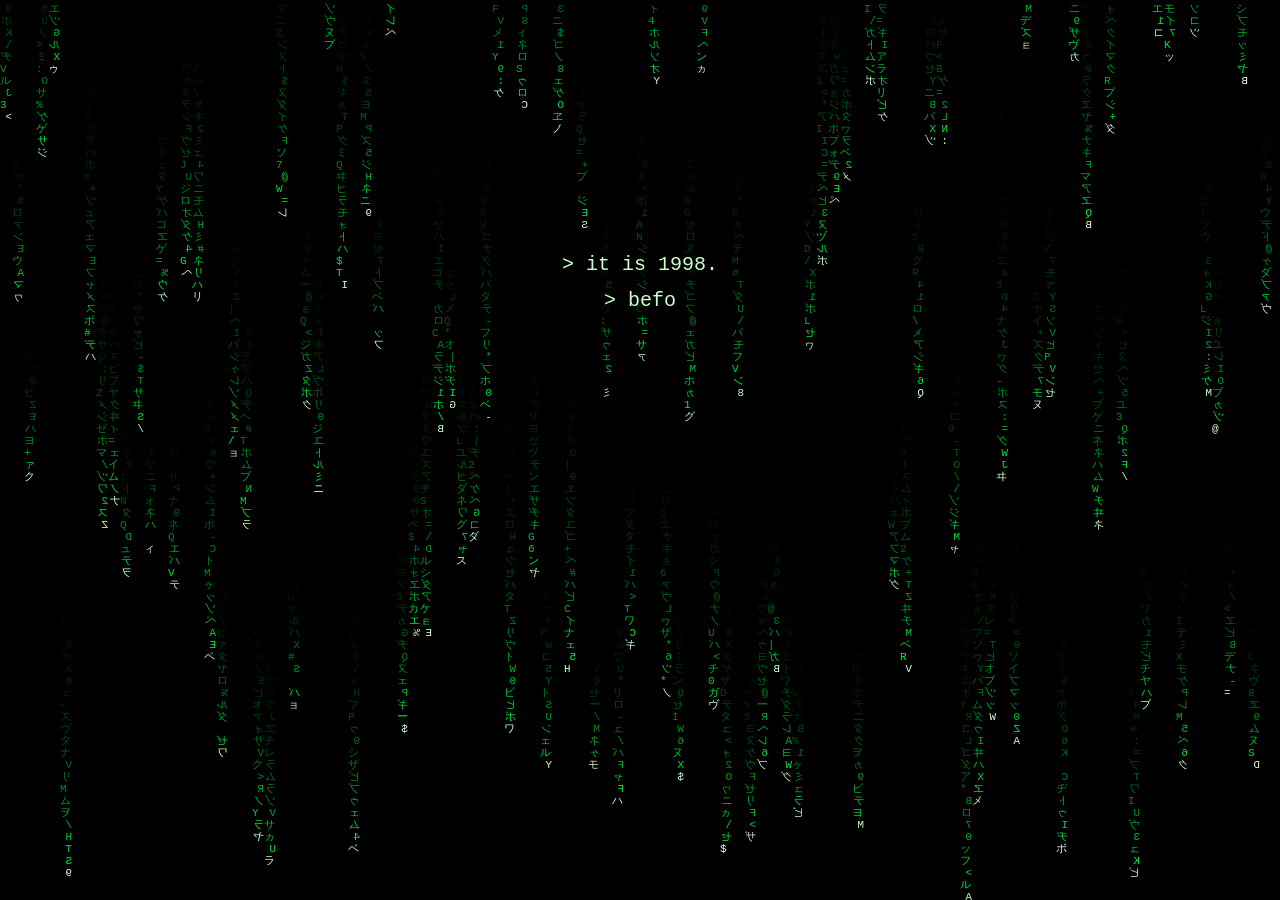
==== index.html @ eed6a15b "fix: add missing netescape-resume.css to index.html; add dist/ to .gitignore" ====
<!DOCTYPE html>
<html lang="en">
<head>
  <meta charset="UTF-8">
  <meta name="viewport" content="width=device-width, initial-scale=1.0">
  <title>Atsushi's PC</title>
  <link rel="icon" type="image/x-icon" href="/favicon.ico">
  <!-- ============================================================
       STYLESHEETS — load order is meaningful, do not reorder
       See CLAUDE.md > Script Load Order for full dependency map
       ============================================================ -->

  <!-- [1] Desktop chrome: Win98 window frames, taskbar, icons, menus -->
  <link rel="stylesheet" href="css/win98.css">

  <!-- [2] NetEscape browser: base chrome + 6 page-specific sheets
       All must load before netescape.js renders any page -->
  <link rel="stylesheet" href="css/netescape-base.css">
  <link rel="stylesheet" href="css/netescape-home.css">
  <link rel="stylesheet" href="css/netescape-about.css">
  <link rel="stylesheet" href="css/netescape-thoughts.css">
  <link rel="stylesheet" href="css/netescape-projects.css">
  <link rel="stylesheet" href="css/netescape-guestbook.css">
  <link rel="stylesheet" href="css/netescape-resume.css">

  <!-- [3] Boot sequence: gate screen, matrix rain, CRT, POST -->
  <link rel="stylesheet" href="css/boot.css">

  <!-- [4] App-specific styles -->
  <link rel="stylesheet" href="css/winamp.css">
  <link rel="stylesheet" href="css/minesweeper.css">
  <script defer src="https://cloud.umami.is/script.js"
    data-website-id="d26f2f30-ead0-4092-b7c5-99afac8eda72"></script>
</head>
<body>

  <!-- Gate screen: Matrix rain + Click to Start prompt -->
  <div id="gate-screen" aria-label="System startup screen">
    <canvas id="matrix-canvas" aria-hidden="true"></canvas>
    <div id="gate-prompt"
         role="button"
         tabindex="0"
         aria-label="Click or press any key to start Atsushi's PC">
      <p id="gate-label">Click to Start</p>
      <p id="gate-terminal">C:\&gt; press any key to continue<span
        id="gate-cursor"
        aria-hidden="true">█</span></p>
    </div>
  </div>

  <!-- Win98 boot screen: navy background, logo text, progress bar -->
  <div id="boot-screen" class="boot-screen--hidden"
       role="status" aria-label="Loading Windows 98" aria-live="polite">
    <p id="boot-logo-text" aria-hidden="true">Windows 98</p>
    <div id="boot-progress-track"
         role="progressbar"
         aria-valuenow="0" aria-valuemin="0" aria-valuemax="100"
         aria-label="Windows 98 loading progress"></div>
  </div>

  <!-- Five-screen boot sequence — POST, IBS Splash, DOS Log, WinDoors Logo, Desktop Arrival -->
  <div id="boot-sequence" class="boot-sequence--hidden"
       role="status" aria-live="polite" aria-label="System boot sequence"></div>

  <!-- Desktop shell — shown after boot sequence completes -->
  <div id="desktop" class="desktop--hidden">

    <!-- Desktop icons -->
    <div id="desktop-icons" aria-label="Desktop">
      <div class="desktop-icon" data-app="my-computer"
           tabindex="0" role="button" aria-label="My Computer">
        <span class="desktop-icon__img" aria-hidden="true">🖥</span>
        <span class="desktop-icon__label">My Computer</span>
      </div>
      <div class="desktop-icon" data-app="netescape"
           tabindex="0" role="button" aria-label="NetEscape">
        <span class="desktop-icon__img" aria-hidden="true">🌐</span>
        <span class="desktop-icon__label">NetEscape</span>
      </div>
      <div class="desktop-icon" data-app="dialup"
           tabindex="0" role="button" aria-label="Dial-Up Networking">
        <span class="desktop-icon__img" aria-hidden="true">📞</span>
        <span class="desktop-icon__label">Dial-Up Networking</span>
      </div>
      <div class="desktop-icon" data-app="resume-exe"
           tabindex="0" role="button" aria-label="resume_FINAL_v3.exe">
        <span class="desktop-icon__img" aria-hidden="true">💾</span>
        <span class="desktop-icon__label">resume_FINAL_v3.exe</span>
      </div>
      <div class="desktop-icon" data-app="recycle-bin"
           tabindex="0" role="button" aria-label="Recycle Bin">
        <span class="desktop-icon__img" aria-hidden="true">🗑</span>
        <span class="desktop-icon__label">Recycle Bin</span>
      </div>
    </div>

    <!-- Window layer — windows are appended here by desktop.js -->
    <div id="window-layer"></div>

    <!-- Start menu — content built by taskbar.js on init() -->
    <div id="start-menu" role="menu" aria-label="Start menu"></div>

    <!-- Taskbar: start button (float left), system tray (float right),
         taskbar-windows fills remaining width via BFC (overflow:hidden) -->
    <div id="taskbar" role="toolbar" aria-label="Taskbar">
      <button id="start-button" aria-haspopup="true" aria-expanded="false">
        Start
      </button>
      <div id="system-tray" aria-label="System tray">
        <span id="taskbar-clock" aria-live="polite" aria-label="System clock"></span>
      </div>
      <div id="taskbar-ram"
           aria-label="RAM usage"
           aria-live="polite">--</div>
      <div id="taskbar-weather"
           aria-label="Current weather"
           aria-live="polite">--</div>
      <div id="taskbar-windows" role="group" aria-label="Open windows"></div>
    </div>

  </div>

  <script src="js/win98-timing.js"></script>
  <script src="js/taskbar.js"></script>
  <script src="js/desktop.js"></script>
  <script src="js/netescape.js"></script>
  <script src="js/apps/winamp.js"></script>
  <script src="js/apps/calculator.js"></script>
  <script src="js/apps/notepad.js"></script>
  <script src="js/apps/minesweeper.js"></script>
  <script src="js/apps/system-properties.js"></script>
  <script src="js/apps/screensaver.js"></script>
  <script src="js/apps/diskcleanup.js"></script>
  <script src="js/widgets.js"></script>
  <script src="js/boot-scene.js"></script>
  <script src="js/boot.js"></script>
  <script>
    window.APC.boot.init();
  </script>

</body>
</html>
---- css/win98.css ----
/* ============================================================
   win98.css — Windows 98 desktop chrome
   Rules: no border-radius, no flex/grid, no CSS variables for
   chrome colors, no external fonts. Float/absolute/tables only.
   linear-gradient used only for titlebar — purely visual, not layout.
   ============================================================ */

/* ---------------------------------------------------------------
   Desktop
--------------------------------------------------------------- */

#desktop {
  position: fixed;
  top: 0;
  left: 0;
  right: 0;
  bottom: 0;
  background: #008080;
  overflow: hidden;
}

/* ---------------------------------------------------------------
   Desktop icons
--------------------------------------------------------------- */

#desktop-icons {
  position: absolute;
  top: 0;
  left: 0;
  right: 0;
  bottom: 28px;
}

.desktop-icon {
  position: absolute;
  width: 64px;
  text-align: center;
  cursor: default;
  padding: 4px;
}

.desktop-icon:nth-child(1) {
  top: 16px;
  left: 10px;
}

.desktop-icon:nth-child(2) {
  top: 96px;
  left: 10px;
}

.desktop-icon:nth-child(3) {
  top: 176px;
  left: 10px;
}

.desktop-icon:nth-child(4) {
  top: 256px;
  left: 10px;
}

/* Recycle Bin — bottom-left per Win98 convention */
.desktop-icon:nth-child(5) {
  bottom: 8px;
  left: 10px;
}

.desktop-icon__img {
  display: block;
  font-size: 32px;
  line-height: 1;
  width: 32px;
  height: 32px;
  margin: 0 auto 4px;
}

.desktop-icon__label {
  display: block;
  font-family: 'MS Sans Serif', Tahoma, sans-serif;
  font-size: 11px;
  color: #FFFFFF;
  /* Black drop-shadow for legibility on teal desktop */
  text-shadow: 1px 1px 0 #000000;
  word-break: break-word;
  line-height: 1.3;
}

/* Selected state: navy highlight behind icon + label */
.desktop-icon--selected .desktop-icon__img {
  outline: 1px dotted #FFFFFF;
  background: #000080;
}

.desktop-icon--selected .desktop-icon__label {
  background: #000080;
  color: #FFFFFF;
}

/* ---------------------------------------------------------------
   Taskbar — float-only layout:
   start button floats left, system tray floats right,
   taskbar-windows fills remaining space via overflow:hidden BFC.
--------------------------------------------------------------- */

#taskbar {
  position: absolute;
  bottom: 0;
  left: 0;
  right: 0;
  height: 28px;
  background: #C0C0C0;
  border-top: 2px solid #FFFFFF;
  /* Contain floated children */
  overflow: hidden;
  /* Above windows, below start menu */
  z-index: 999;
}

#start-button {
  float: left;
  height: 22px;
  margin: 3px 2px;
  padding: 0 8px 0 6px;
  background: #C0C0C0;
  font-family: 'MS Sans Serif', Tahoma, sans-serif;
  font-size: 11px;
  font-weight: bold;
  border: 2px solid;
  border-color: #FFFFFF #808080 #808080 #FFFFFF;
  cursor: pointer;
  /* Sharp corners — no border-radius */
}

#start-button:active {
  border-color: #808080 #FFFFFF #FFFFFF #808080;
  /* Simulate press: shift content 1px down-right */
  padding: 1px 7px 0 7px;
}

#start-button:focus {
  outline: 1px dotted #000000;
  outline-offset: -4px;
}

/* Windows buttons for open/minimized windows */
#taskbar-windows {
  /* overflow:hidden creates a BFC that fills remaining width
     between the floated start button and floated system tray */
  overflow: hidden;
  height: 28px;
  padding: 3px 2px;
}

.taskbar-btn {
  float: left;
  height: 22px;
  max-width: 160px;
  min-width: 80px;
  padding: 0 8px;
  margin-right: 2px;
  background: #C0C0C0;
  font-family: 'MS Sans Serif', Tahoma, sans-serif;
  font-size: 11px;
  text-align: left;
  white-space: nowrap;
  overflow: hidden;
  text-overflow: ellipsis;
  border: 2px solid;
  border-color: #FFFFFF #808080 #808080 #FFFFFF;
  cursor: pointer;
}

.taskbar-btn:active,
.taskbar-btn--active {
  border-color: #808080 #FFFFFF #FFFFFF #808080;
  padding: 1px 7px 0 9px;
}

.taskbar-btn--minimized {
  font-style: italic;
  color: #808080;
}

/* System tray — floated right, inset border, contains clock */
#system-tray {
  float: right;
  height: 22px;
  margin: 3px 2px;
  padding: 0 6px;
  /* min-width prevents float collapse before renderClock() sets the clock text,
     which would break the BFC layout of #taskbar-windows */
  min-width: 56px;
  border: 1px solid;
  /* Inset/sunken border: reverse of raised */
  border-color: #808080 #FFFFFF #FFFFFF #808080;
}

#taskbar-clock {
  display: block;
  font-family: 'MS Sans Serif', Tahoma, sans-serif;
  font-size: 11px;
  /* 22px tray height − 2px border top/bottom = 20px inner; center text */
  line-height: 20px;
  white-space: nowrap;
  color: #000000;
}

/* Weather and RAM widgets — match system-tray inset style */
#taskbar-weather,
#taskbar-ram {
  float: right;
  height: 22px;
  margin: 3px 2px;
  padding: 0 6px;
  border: 1px solid;
  /* Inset/sunken border: same as system tray */
  border-color: #808080 #FFFFFF #FFFFFF #808080;
  font-family: 'MS Sans Serif', Tahoma, sans-serif;
  font-size: 11px;
  /* 22px height − 2px border = 20px inner; center text */
  line-height: 20px;
  white-space: nowrap;
  color: #000000;
}

/* ---------------------------------------------------------------
   Start menu — full Win98 implementation
   z-index 5000: above taskbar (999), context menu (2000),
   msgbox overlay (2999), tray popup (4000).
--------------------------------------------------------------- */

#start-menu {
  position: absolute;
  bottom: 28px;
  left: 0;
  /* Banner (22px) + items area: total ~240px */
  width: 240px;
  background: #C0C0C0;
  border: 2px solid;
  border-color: #FFFFFF #808080 #808080 #FFFFFF;
  outline: 1px solid #000000;
  z-index: 5000;
  display: none;
  /* overflow: visible so submenus can extend outside menu bounds */
  overflow: visible;
}

#start-menu.start-menu--open {
  display: block;
}

/* Left gradient banner — "WinDoors 98" vertical text */
.start-menu__banner {
  position: absolute;
  left: 0;
  top: 0;
  bottom: 0;
  width: 22px;
  background: linear-gradient(to top, #000080, #1084D0);
  overflow: hidden;
}

.start-menu__banner-text {
  display: block;
  font-family: 'MS Sans Serif', Tahoma, sans-serif;
  font-size: 16px;
  font-weight: bold;
  color: #FFFFFF;
  /* Vertical text: writing-mode + rotate for bottom-up reading order */
  writing-mode: vertical-rl;
  transform: rotate(180deg);
  white-space: nowrap;
  letter-spacing: 2px;
  position: absolute;
  bottom: 6px;
  left: 2px;
}

/* Items container — occupies space to the right of the banner */
.start-menu__items {
  margin-left: 22px;
  padding: 2px 0;
}

/* Individual menu item */
.start-menu__item {
  position: relative;  /* anchor for .start-menu__submenu absolute positioning */
  display: block;
  padding: 4px 20px 4px 4px;
  font-family: 'MS Sans Serif', Tahoma, sans-serif;
  font-size: 11px;
  color: #000000;
  cursor: default;
  white-space: nowrap;
  overflow: visible;
  /* Sharp corners — no border-radius */
}

.start-menu__item:hover,
.start-menu__item:focus,
.start-menu__item--open {
  background: #000080;
  color: #FFFFFF;
  outline: none;
}

.start-menu__item--disabled {
  color: #808080;
}

.start-menu__item--disabled:hover,
.start-menu__item--disabled:focus {
  background: none;
  color: #808080;
  cursor: default;
}

.start-menu__item-icon {
  display: inline-block;
  width: 20px;
  font-size: 13px;
  text-align: center;
  vertical-align: middle;
  margin-right: 4px;
}

.start-menu__item-label {
  vertical-align: middle;
}

/* Submenu arrow — absolute right edge of item */
.start-menu__item-arrow {
  position: absolute;
  right: 4px;
  top: 50%;
  margin-top: -5px;
  font-size: 9px;
  line-height: 1;
}

/* Win98 double-line separator */
.start-menu__separator {
  height: 0;
  border: none;
  border-top: 1px solid #808080;
  border-bottom: 1px solid #FFFFFF;
  margin: 2px 4px;
}

/* Cascading submenu — pops out to the right of the parent item */
.start-menu__submenu {
  display: none;
  position: absolute;
  left: 100%;
  top: -4px;
  background: #C0C0C0;
  border: 2px solid;
  border-color: #FFFFFF #808080 #808080 #FFFFFF;
  outline: 1px solid #000000;
  min-width: 160px;
  /* Above the main menu */
  z-index: 5001;
  padding: 2px 0;
}

.start-menu__submenu--open {
  display: block;
}

/* Submenu item — same style as top-level items */
.start-menu__submenu-item {
  display: block;
  padding: 4px 20px 4px 4px;
  font-family: 'MS Sans Serif', Tahoma, sans-serif;
  font-size: 11px;
  color: #000000;
  cursor: default;
  white-space: nowrap;
  overflow: hidden;
  text-overflow: ellipsis;
  max-width: 240px;
}

.start-menu__submenu-item:hover,
.start-menu__submenu-item:focus {
  background: #000080;
  color: #FFFFFF;
  outline: none;
}

.start-menu__submenu-item--empty {
  color: #808080;
}

.start-menu__submenu-item--empty:hover,
.start-menu__submenu-item--empty:focus {
  background: none;
  color: #808080;
  cursor: default;
}

/* Cascade item — anchors its sub-submenu and allows visual overflow */
.start-menu__submenu-item--has-submenu {
  position: relative;
  overflow: visible;
}

/* Pull sub-submenu up to align its top edge with the parent submenu container.
   Compensates for submenu top-padding (2px) + top-border (2px) accumulated
   per nesting level. Without this each cascade level drops ~4px causing
   diagonal travel to fail — user must move down to reach the next level. */
.start-menu__submenu-item--has-submenu > .start-menu__submenu {
  top: -4px;
}

/* Sub-submenu (Accessories level) — pulled 4px left to eliminate the
   gap between Programs submenu border and Accessories submenu edge.
   Without this the mouse falls into the gap during diagonal travel. */
.start-menu__submenu-item--has-submenu > .start-menu__submenu {
  left: calc(100% - 4px);
}

/* Highlights the cascade item while its sub-submenu is open */
.start-menu__submenu-item--open {
  background: #000080;
  color: #FFFFFF;
  outline: none;
}

/* ---------------------------------------------------------------
   Shut Down dialog — extends win98-msgbox styles
--------------------------------------------------------------- */

.win98-msgbox--shutdown {
  width: 320px;
  margin-left: -160px;
}

.shutdown-prompt {
  width: 100%;
  border-collapse: collapse;
  margin-bottom: 12px;
}

.shutdown-prompt__icon {
  width: 40px;
  vertical-align: top;
  font-size: 28px;
  line-height: 1;
  padding-right: 8px;
}

.shutdown-prompt__text {
  vertical-align: middle;
  font-family: 'MS Sans Serif', Tahoma, sans-serif;
  font-size: 11px;
  color: #000000;
}

.shutdown-radios {
  margin: 8px 0 16px 12px;
}

.shutdown-radio-row {
  margin-bottom: 6px;
}

.shutdown-radio {
  vertical-align: middle;
  margin-right: 6px;
}

.shutdown-radio-label {
  font-family: 'MS Sans Serif', Tahoma, sans-serif;
  font-size: 11px;
  color: #000000;
  vertical-align: middle;
  cursor: default;
}

/* Button row for dialogs with multiple buttons */
.win98-msgbox__btnrow {
  text-align: center;
  padding: 4px 0 0;
}

.win98-msgbox__btnrow .win98-msgbox__ok {
  margin: 0 4px;
}

/* ---------------------------------------------------------------
   Window layer container
--------------------------------------------------------------- */

#window-layer {
  position: absolute;
  top: 0;
  left: 0;
  right: 0;
  bottom: 28px;
  /* overflow: visible — windows may extend to edges */
  /* Transparent container must not swallow clicks destined for desktop icons */
  pointer-events: none;
}

/* ---------------------------------------------------------------
   Win98 window shell
--------------------------------------------------------------- */

.win98-window {
  position: absolute;
  background: #C0C0C0;
  pointer-events: auto;
  /* 2px raised inner border */
  border: 2px solid;
  border-color: #FFFFFF #808080 #808080 #FFFFFF;
  /* 1px black outer border */
  outline: 1px solid #000000;
  min-width: 200px;
  min-height: 80px;
  /* box-sizing: border-box so style.width/height match offsetWidth/Height */
  box-sizing: border-box;
}

/* Inactive (unfocused) — titlebar turns gray, handled via child rule */
.win98-window--inactive .win98-window__titlebar {
  background: #808080;
}

/* ---------------------------------------------------------------
   Resize handles — 8 directions, transparent, z-index below titlebar
--------------------------------------------------------------- */

.win98-window__resize {
  position: absolute;
  z-index: 5;
  /* Transparent — cursor change signals resize zone */
}

/* Corner handles: 8×8 px */
.win98-window__resize--nw { top: 0;    left: 0;    width: 8px;  height: 8px;  cursor: nw-resize; }
.win98-window__resize--ne { top: 0;    right: 0;   width: 8px;  height: 8px;  cursor: ne-resize; }
.win98-window__resize--sw { bottom: 0; left: 0;    width: 8px;  height: 8px;  cursor: sw-resize; }
.win98-window__resize--se { bottom: 0; right: 0;   width: 8px;  height: 8px;  cursor: se-resize; }

/* Edge handles: 4px thick strips between corners */
.win98-window__resize--n { top: 0;    left: 8px;   right: 8px;   height: 4px; cursor: n-resize; }
.win98-window__resize--s { bottom: 0; left: 8px;   right: 8px;   height: 4px; cursor: s-resize; }
.win98-window__resize--w { top: 8px;  left: 0;     width: 4px;  bottom: 8px;  cursor: w-resize; }
.win98-window__resize--e { top: 8px;  right: 0;    width: 4px;  bottom: 8px;  cursor: e-resize; }

/* ---------------------------------------------------------------
   Titlebar
--------------------------------------------------------------- */

.win98-window__titlebar {
  position: relative;
  /* z-index above resize handles (5), so NW/N/NE handles don't steal clicks */
  z-index: 10;
  height: 18px;
  padding: 2px;
  /* linear-gradient: the one intentional modern CSS property in Win98 chrome.
     Required for period-authentic navy-to-blue titlebar gradient. */
  background: linear-gradient(to right, #000080, #1084D0);
  cursor: default;
}

/* Title text — reserves right-side space for control buttons */
.win98-window__title {
  display: block;
  color: #FFFFFF;
  font-family: 'MS Sans Serif', Tahoma, sans-serif;
  font-size: 11px;
  font-weight: bold;
  line-height: 14px;
  white-space: nowrap;
  overflow: hidden;
  /* Reserve space for three 16px buttons + 2px margins each = ~60px */
  padding-right: 60px;
}

/* Control buttons — absolute positioned top-right of titlebar */
.win98-window__controls {
  position: absolute;
  top: 2px;
  right: 2px;
}

.win98-window__btn {
  display: inline-block;
  width: 16px;
  height: 14px;
  background: #C0C0C0;
  border: 1px solid;
  border-color: #FFFFFF #808080 #808080 #FFFFFF;
  font-family: 'MS Sans Serif', Tahoma, sans-serif;
  font-size: 9px;
  line-height: 12px;
  text-align: center;
  vertical-align: top;
  cursor: pointer;
  padding: 0;
  margin-left: 2px;
}

.win98-window__btn:active {
  border-color: #808080 #FFFFFF #FFFFFF #808080;
  padding-top: 1px;
  padding-left: 1px;
}

.win98-window__btn:focus {
  outline: 1px dotted #000000;
  outline-offset: -2px;
}

/* ---------------------------------------------------------------
   Window content area
--------------------------------------------------------------- */

.win98-window__content {
  background: #FFFFFF;
  overflow: auto;
  /* Height set by JS: window height − 22px titlebar (18 + 2+2 padding) */
}

/* ---------------------------------------------------------------
   My Computer — file explorer layout
   Float-based: icons float left inside the icon area.
--------------------------------------------------------------- */

.explorer-path {
  background: #C0C0C0;
  border-bottom: 1px solid #808080;
  padding: 2px 6px;
  font-family: 'MS Sans Serif', Tahoma, sans-serif;
  font-size: 11px;
  line-height: 18px;
  height: 18px;
  white-space: nowrap;
  overflow: hidden;
}

.explorer-icons {
  padding: 8px;
  overflow: hidden;
}

.explorer-icon {
  float: left;
  width: 72px;
  text-align: center;
  cursor: default;
  padding: 4px;
}

.explorer-icon__img {
  display: block;
  font-size: 32px;
  line-height: 1;
  width: 32px;
  height: 32px;
  margin: 0 auto 4px;
}

.explorer-icon__label {
  display: block;
  font-family: 'MS Sans Serif', Tahoma, sans-serif;
  font-size: 11px;
  color: #000000;
  word-break: break-word;
  line-height: 1.3;
}

.explorer-icon--selected .explorer-icon__img {
  outline: 1px dotted #000000;
  background: #000080;
}

.explorer-icon--selected .explorer-icon__label {
  background: #000080;
  color: #FFFFFF;
}

.explorer-clear {
  clear: both;
}

/* ---------------------------------------------------------------
   Notepad — README.txt content area
--------------------------------------------------------------- */

.notepad-content {
  display: block;
  width: 100%;
  height: 100%;
  margin: 0;
  padding: 4px 8px;
  box-sizing: border-box;
  background: #FFFFFF;
  color: #000000;
  font-family: 'Courier New', monospace;
  font-size: 11px;
  line-height: 1.5;
  white-space: pre;
  overflow: auto;
}

/* ---------------------------------------------------------------
   Calculator — troll mini-app
--------------------------------------------------------------- */

.calculator-app {
  background: #C0C0C0;
  height: 100%;
  text-align: center;
  padding-top: 48px;
  box-sizing: border-box;
}

.calculator-app__loading {
  font-family: 'MS Sans Serif', Tahoma, sans-serif;
  font-size: 11px;
  color: #000000;
  margin: 0;
}

.calculator-app__troll {
  font-family: 'MS Sans Serif', Tahoma, sans-serif;
  font-size: 14px;
  font-weight: bold;
  color: #000000;
  margin: 0;
}

/* ---------------------------------------------------------------
   Desktop right-click context menu
--------------------------------------------------------------- */

.desktop-context-menu {
  position: fixed;
  z-index: 2000;
  background: #C0C0C0;
  border: 2px solid;
  border-color: #FFFFFF #808080 #808080 #FFFFFF;
  outline: 1px solid #000000;
  min-width: 160px;
  padding: 2px 0;
}

.desktop-context-menu__item {
  display: block;
  width: 100%;
  background: none;
  border: none;
  padding: 3px 20px 3px 24px;
  text-align: left;
  font-family: 'MS Sans Serif', Tahoma, sans-serif;
  font-size: 11px;
  color: #000000;
  cursor: default;
  white-space: nowrap;
  box-sizing: border-box;
}

.desktop-context-menu__item:hover,
.desktop-context-menu__item:focus {
  background: #000080;
  color: #FFFFFF;
  outline: none;
}

.desktop-context-menu__sep {
  height: 0;
  border: none;
  border-top: 1px solid #808080;
  border-bottom: 1px solid #FFFFFF;
  margin: 2px 4px;
}

/* ---------------------------------------------------------------
   Win98 message box (modal dialog — used by Arrange Icons)
--------------------------------------------------------------- */

.win98-msgbox-overlay {
  position: fixed;
  top: 0;
  left: 0;
  right: 0;
  bottom: 0;
  z-index: 2999;
}

.win98-msgbox {
  position: absolute;
  top: 50%;
  left: 50%;
  /* Negative margins = half of width (280px) and estimated height (100px) */
  margin-top: -50px;
  margin-left: -140px;
  width: 280px;
  background: #C0C0C0;
  border: 2px solid;
  border-color: #FFFFFF #808080 #808080 #FFFFFF;
  outline: 1px solid #000000;
}

.win98-msgbox__body {
  padding: 16px 16px 12px;
  text-align: center;
}

.win98-msgbox__msg {
  font-family: 'MS Sans Serif', Tahoma, sans-serif;
  font-size: 11px;
  color: #000000;
  margin: 0 0 16px;
}

.win98-msgbox__ok {
  min-width: 75px;
  height: 23px;
  background: #C0C0C0;
  border: 2px solid;
  border-color: #FFFFFF #808080 #808080 #FFFFFF;
  font-family: 'MS Sans Serif', Tahoma, sans-serif;
  font-size: 11px;
  cursor: pointer;
  padding: 0 8px;
}

.win98-msgbox__ok:active {
  border-color: #808080 #FFFFFF #FFFFFF #808080;
  padding-top: 1px;
  padding-left: 9px;
}

.win98-msgbox__ok:focus {
  outline: 1px dotted #000000;
  outline-offset: -4px;
}

/* ---------------------------------------------------------------
   System Properties window
--------------------------------------------------------------- */

.sysprops-content-area {
  background: #C0C0C0;
  overflow: hidden;
}

.sysprops-wrap {
  padding: 6px;
}

/* Tab bar — floated tabs, cleared by inline div */
.sysprops-tab-bar {
  padding: 2px 0 0 2px;
}

.sysprops-tab {
  float: left;
  background: #C0C0C0;
  border: 2px solid;
  border-color: #FFFFFF #808080 #808080 #FFFFFF;
  border-bottom: none;
  font-family: 'MS Sans Serif', Tahoma, sans-serif;
  font-size: 11px;
  padding: 1px 8px;
  margin-right: 2px;
  cursor: default;
  height: 20px;
  line-height: 16px;
  position: relative;
}

.sysprops-tab--active {
  height: 22px;
  top: 1px;
  font-weight: bold;
  z-index: 2;
}

.sysprops-tab--inactive {
  color: #808080;
  height: 18px;
  top: 3px;
}

/* Panel — inset border, active tab visually sits above top border */
.sysprops-panel {
  border: 2px solid;
  border-color: #808080 #FFFFFF #FFFFFF #808080;
  background: #C0C0C0;
  padding: 10px;
  position: relative;
  z-index: 1;
}

.sysprops-general {
  width: 100%;
  border-collapse: collapse;
}

.sysprops-general__icon {
  vertical-align: top;
  padding-right: 12px;
  width: 50px;
  text-align: center;
  font-size: 36px;
  line-height: 1;
}

.sysprops-general__info {
  vertical-align: top;
}

.sysprops-general__line {
  font-family: 'MS Sans Serif', Tahoma, sans-serif;
  font-size: 11px;
  color: #000000;
  margin: 0;
  line-height: 1.5;
}

.sysprops-general__line--bold {
  font-weight: bold;
}

.sysprops-btnrow {
  text-align: right;
  padding: 8px 0 0;
}

.sysprops-btn {
  min-width: 75px;
  height: 23px;
  background: #C0C0C0;
  border: 2px solid;
  border-color: #FFFFFF #808080 #808080 #FFFFFF;
  font-family: 'MS Sans Serif', Tahoma, sans-serif;
  font-size: 11px;
  cursor: pointer;
  padding: 0 8px;
  margin-left: 4px;
}

.sysprops-btn:active {
  border-color: #808080 #FFFFFF #FFFFFF #808080;
  padding-top: 1px;
  padding-left: 9px;
}

.sysprops-btn:focus {
  outline: 1px dotted #000000;
  outline-offset: -4px;
}

/* ---------------------------------------------------------------
   System Properties — purple titlebar + no-resize override
   win98-window--sysprops is added by desktop.js after createWindow.
   Resize handles are present in the DOM but hidden by CSS.
--------------------------------------------------------------- */

.win98-window--sysprops .win98-window__titlebar {
  background: linear-gradient(to right, #7A5ACD, #4B2E83);
}

.win98-window--sysprops .win98-window__title,
.win98-window--sysprops .win98-window__btn {
  color: #FFFFFF;
}

.win98-window--sysprops .win98-window__btn:hover {
  background: rgba(255, 255, 255, 0.2);
}

.win98-window--sysprops .win98-window__resize {
  display: none;
}

/* ---------------------------------------------------------------
   About This Machine inset box (General tab)
--------------------------------------------------------------- */

.sysprops-about-box {
  border: 2px solid;
  border-color: #808080 #FFFFFF #FFFFFF #808080;
  background: #C0C0C0;
  padding: 6px 8px;
  margin-top: 10px;
}

.sysprops-about-box__header {
  font-family: 'MS Sans Serif', Tahoma, sans-serif;
  font-size: 11px;
  font-weight: bold;
  color: #000000;
  margin: 0 0 4px;
}

.sysprops-about-box__line {
  font-family: 'MS Sans Serif', Tahoma, sans-serif;
  font-size: 11px;
  color: #000000;
  margin: 0;
  line-height: 1.45;
}

/* ---------------------------------------------------------------
   Device Manager — radio buttons, device tree
--------------------------------------------------------------- */

.sysprops-radio-row {
  padding: 0 0 6px;
}

.sysprops-radio-label {
  display: block;
  font-family: 'MS Sans Serif', Tahoma, sans-serif;
  font-size: 11px;
  color: #000000;
  line-height: 1.6;
  cursor: default;
}

.sysprops-device-tree {
  border: 2px solid;
  border-color: #808080 #FFFFFF #FFFFFF #808080;
  background: #FFFFFF;
  height: 180px;
  overflow-y: auto;
  font-family: 'MS Sans Serif', Tahoma, sans-serif;
  font-size: 11px;
  color: #000000;
}

.sysprops-device-node {
  padding-left: 0;
}

.sysprops-device-node--child {
  padding-left: 18px;
}

.sysprops-device-item {
  display: block;
  padding: 1px 4px;
  white-space: nowrap;
  cursor: default;
  line-height: 1.6;
}

.sysprops-device-item:focus {
  outline: 1px dotted #000000;
  outline-offset: -2px;
}

.sysprops-device-item--selected {
  background: #000080;
  color: #FFFFFF;
}

.sysprops-device-toggle {
  display: inline-block;
  width: 18px;
  font-family: 'MS Sans Serif', Tahoma, sans-serif;
  font-size: 10px;
  cursor: pointer;
  color: #000000;
}

.sysprops-device-item--selected .sysprops-device-toggle {
  color: #FFFFFF;
}

.sysprops-device-class-icon {
  display: inline-block;
  margin-right: 4px;
  font-size: 12px;
}

.sysprops-device-children {
  padding-left: 0;
}

/* Status icons — yellow ! and red × */

.sysprops-status-icon {
  display: inline-block;
  width: 14px;
  height: 14px;
  line-height: 12px;
  text-align: center;
  font-size: 10px;
  font-weight: bold;
  border-radius: 0;
  margin-right: 2px;
  vertical-align: middle;
}

.sysprops-status-icon--warn {
  background: #FFFF00;
  color: #000000;
  border: 1px solid #000000;
}

.sysprops-status-icon--err {
  background: #FF0000;
  color: #FFFFFF;
  border: 1px solid #000000;
}

/* Device Manager action buttons */

.sysprops-dm-btns {
  padding-top: 6px;
  text-align: right;
}

.sysprops-dm-btns .sysprops-btn {
  margin-left: 4px;
}

/* ---------------------------------------------------------------
   Hardware Profiles tab stub
--------------------------------------------------------------- */

.sysprops-hw-list {
  border: 2px solid;
  border-color: #808080 #FFFFFF #FFFFFF #808080;
  background: #FFFFFF;
  height: 120px;
  font-family: 'MS Sans Serif', Tahoma, sans-serif;
  font-size: 11px;
}

.sysprops-hw-item {
  padding: 2px 6px;
  background: #000080;
  color: #FFFFFF;
}

/* ---------------------------------------------------------------
   Performance tab
--------------------------------------------------------------- */

.sysprops-perf-msg {
  font-family: 'MS Sans Serif', Tahoma, sans-serif;
  font-size: 11px;
  color: #000000;
  margin: 0 0 12px;
}

.sysprops-perf-stubs {
  text-align: right;
}

.sysprops-perf-stubs .sysprops-btn {
  margin-left: 4px;
}

/* ---------------------------------------------------------------
   Nested dialog overlays (Properties, Remove, Clear Queue, etc.)
--------------------------------------------------------------- */

.sysprops-nested-overlay {
  position: fixed;
  top: 0;
  left: 0;
  right: 0;
  bottom: 0;
  z-index: 3500;
  display: -ms-flexbox;
  display: flex;
  -ms-flex-align: center;
  align-items: center;
  -ms-flex-pack: center;
  justify-content: center;
  background: transparent;
}

.sysprops-nested-dialog {
  background: #C0C0C0;
  border: 2px solid;
  border-color: #FFFFFF #808080 #808080 #FFFFFF;
  min-width: 280px;
  max-width: 420px;
  font-family: 'MS Sans Serif', Tahoma, sans-serif;
  font-size: 11px;
}

.sysprops-nested-dialog--props {
  min-width: 360px;
}

.sysprops-nested-dialog__body {
  padding: 10px 12px 8px;
}

.sysprops-nested-dialog__msg {
  font-family: 'MS Sans Serif', Tahoma, sans-serif;
  font-size: 11px;
  color: #000000;
  margin: 0 0 12px;
  line-height: 1.5;
}

/* ---------------------------------------------------------------
   Properties dialog panes (field rows, status box, driver row)
--------------------------------------------------------------- */

.sysprops-props-field {
  display: block;
  font-family: 'MS Sans Serif', Tahoma, sans-serif;
  font-size: 11px;
  color: #000000;
  margin-bottom: 4px;
  line-height: 1.5;
}

.sysprops-props-field--disabled {
  color: #808080;
}

.sysprops-props-field__label {
  font-weight: bold;
  margin-right: 4px;
}

.sysprops-props-field__value {
  color: #000000;
}

.sysprops-props-status-box {
  border: 2px solid;
  border-color: #808080 #FFFFFF #FFFFFF #808080;
  background: #FFFFFF;
  padding: 4px 6px;
  margin-top: 6px;
  min-height: 60px;
}

.sysprops-props-status-label {
  font-family: 'MS Sans Serif', Tahoma, sans-serif;
  font-size: 11px;
  font-weight: bold;
  color: #000000;
  margin: 0 0 4px;
}

.sysprops-props-status-msg {
  font-family: 'MS Sans Serif', Tahoma, sans-serif;
  font-size: 11px;
  color: #000000;
  margin: 0;
  line-height: 1.45;
}

.sysprops-props-driver-row {
  padding-top: 8px;
}

/* ---------------------------------------------------------------
   Clear Queue progress bar
--------------------------------------------------------------- */

.sysprops-progress-bar {
  width: 100%;
  height: 16px;
  border: 2px solid;
  border-color: #808080 #FFFFFF #FFFFFF #808080;
  background: #FFFFFF;
  margin-top: 8px;
  overflow: hidden;
}

.sysprops-progress-fill {
  height: 100%;
  background: #000080;
  width: 0%;
}

/* ---------------------------------------------------------------
   Toast notification ("Removal requested — operation simulated")
--------------------------------------------------------------- */

.sysprops-toast {
  position: fixed;
  bottom: 36px;
  left: 50%;
  transform: translateX(-50%);
  background: #FFFFCC;
  border: 1px solid #000000;
  padding: 4px 12px;
  font-family: 'MS Sans Serif', Tahoma, sans-serif;
  font-size: 11px;
  color: #000000;
  z-index: 6000;
  white-space: nowrap;
}

/* ---------------------------------------------------------------
   Desktop wallpaper variants — cycled via Change Wallpaper
--------------------------------------------------------------- */

/* Variant 1: navy + white star pattern */
#desktop.desktop--wallpaper-stars {
  background-color: #000033;
  background-image: url("data:image/svg+xml,%3Csvg xmlns='http://www.w3.org/2000/svg' width='60' height='60'%3E%3Ccircle cx='10' cy='12' r='1' fill='%23FFFFFF'/%3E%3Ccircle cx='30' cy='5' r='1.5' fill='%23FFFFFF'/%3E%3Ccircle cx='50' cy='20' r='1' fill='%23FFFFFF'/%3E%3Ccircle cx='5' cy='40' r='1' fill='%23FFFFFF'/%3E%3Ccircle cx='25' cy='35' r='1.5' fill='%23FFFFFF'/%3E%3Ccircle cx='45' cy='50' r='1' fill='%23FFFFFF'/%3E%3Ccircle cx='55' cy='8' r='1' fill='%23FFFFFF'/%3E%3Ccircle cx='20' cy='55' r='1' fill='%23FFFFFF'/%3E%3C/svg%3E");
  background-size: 60px 60px;
  background-repeat: repeat;
}

/* Variant 2: black + matrix green binary text pattern */
#desktop.desktop--wallpaper-ascii {
  background-color: #000000;
  background-image: url("data:image/svg+xml,%3Csvg xmlns='http://www.w3.org/2000/svg' width='160' height='12'%3E%3Ctext x='0' y='10' font-family='Courier New' font-size='10' fill='%2300FF41'%3E01001010 10110100 01101001%3C/text%3E%3C/svg%3E");
  background-size: 160px 12px;
  background-repeat: repeat;
}

/* ---------------------------------------------------------------
   Real Win98 calculator (pre-connection path in calculator.js)
--------------------------------------------------------------- */

.calc-real {
  background: #C0C0C0;
  height: 100%;
  padding: 6px;
  box-sizing: border-box;
  overflow: hidden;
}

/* Display — white background, sunken inset border, right-aligned number */
.calc-real__display {
  background: #FFFFFF;
  border: 1px solid;
  border-color: #808080 #FFFFFF #FFFFFF #808080;
  padding: 2px 6px;
  text-align: right;
  font-family: 'MS Sans Serif', Tahoma, sans-serif;
  font-size: 18px;
  white-space: nowrap;
  overflow: hidden;
  margin-bottom: 5px;
}

/* Button grid — table layout, fills available width */
.calc-real__grid {
  width: 100%;
  border-collapse: collapse;
}

/* Cell padding between buttons */
.calc-real__td {
  padding: 1px;
}

/* Base button — Win98 raised border, silver background */
.calc-real__btn {
  display: block;
  width: 100%;
  height: 26px;
  background: #C0C0C0;
  border: 2px solid;
  border-color: #FFFFFF #808080 #808080 #FFFFFF;
  font-family: 'MS Sans Serif', Tahoma, sans-serif;
  font-size: 11px;
  font-weight: bold;
  cursor: pointer;
  padding: 0;
  /* Sharp corners — no border-radius */
}

.calc-real__btn:active {
  border-color: #808080 #FFFFFF #FFFFFF #808080;
  padding-top: 1px;
  padding-left: 1px;
}

.calc-real__btn:focus {
  outline: 1px dotted #000000;
  outline-offset: -3px;
}

/* Utility buttons (C, CE) — no visual difference, kept for specificity */
.calc-real__btn--util {
  font-weight: bold;
}

/* Operator buttons (+, -, *, /) — no color deviation per Win98 chrome rules */
.calc-real__btn--op {
  font-weight: bold;
}

/* Equals button */
.calc-real__btn--eq {
  font-weight: bold;
}

/* ---------------------------------------------------------------
   App launch flicker failure states  —  TEXTURE ZONE
   Applied by desktop.js applyFlicker() after a window opens.
   Two-phase: white flash (APP_FLICKER_MS) then blank gap (APP_FLICKER_GAP_MS).
--------------------------------------------------------------- */

/* Phase 1 — white flash: hide all app content, show white background */
.win98-window--flicker-flash .win98-window__content {
  background: #FFFFFF;
}
.win98-window--flicker-flash .win98-window__content > * {
  visibility: hidden;
}

/* Phase 2 — blank gap: content invisible before window remounts */
.win98-window--flicker-gap .win98-window__content {
  visibility: hidden;
}

/* ---------------------------------------------------------------
   System tray pop-up balloon  —  TEXTURE ZONE
   Appears above the system tray at random intervals (90–300s).
   Dismisses automatically after 4–6s or on close button click.
   Positioned fixed bottom-right, above the taskbar (28px height).
--------------------------------------------------------------- */

.win98-tray-popup {
  position: fixed;
  bottom: 32px;
  right: 8px;
  width: 220px;
  background: #C0C0C0;
  border: 2px solid;
  border-color: #FFFFFF #808080 #808080 #FFFFFF;
  outline: 1px solid #000000;
  padding: 6px 24px 6px 8px;
  z-index: 4000;
  overflow: hidden;
}

.win98-tray-popup__msg {
  display: block;
  font-family: 'MS Sans Serif', Tahoma, sans-serif;
  font-size: 11px;
  color: #000000;
  line-height: 1.4;
}

.win98-tray-popup__close {
  position: absolute;
  top: 4px;
  right: 4px;
  width: 14px;
  height: 14px;
  background: #C0C0C0;
  border: 1px solid;
  border-color: #FFFFFF #808080 #808080 #FFFFFF;
  font-family: 'MS Sans Serif', Tahoma, sans-serif;
  font-size: 9px;
  line-height: 12px;
  text-align: center;
  padding: 0;
  cursor: pointer;
}

.win98-tray-popup__close:active {
  border-color: #808080 #FFFFFF #FFFFFF #808080;
  padding-top: 1px;
  padding-left: 1px;
}

.win98-tray-popup__close:focus {
  outline: 1px dotted #000000;
  outline-offset: -2px;
}

/* ----------------------------------------------------------------
   XP-style Tray Balloon
   Exception to no-border-radius rule: balloon is XP chrome, not
   Win98 chrome. Positioned fixed bottom-right, above taskbar.
   CSS transition drives entry (translateY + opacity) and exit
   (opacity only). Triangle tail is a pure-CSS pseudo-element.
   Z-index 4000 normally; 998 during behind-taskbar glitch.
---------------------------------------------------------------- */

.tray-balloon {
  position: fixed;
  bottom: 40px;
  right: 8px;
  width: 248px;
  background: #FFFFCC;
  border: 1px solid #000000;
  border-radius: 6px;
  z-index: 4000;
  opacity: 0;
  transform: translateY(8px);
  transition: opacity 150ms ease, transform 150ms ease;
  font-family: 'MS Sans Serif', Tahoma, sans-serif;
  font-size: 11px;
  color: #000000;
}

.tray-balloon--visible {
  opacity: 1;
  transform: translateY(0);
}

.tray-balloon--exit {
  opacity: 0;
  transition: opacity 100ms ease;
}

/* Triangle tail pointing down toward taskbar */
.tray-balloon::after {
  content: '';
  position: absolute;
  bottom: -8px;
  right: 16px;
  width: 0;
  height: 0;
  border-left: 8px solid transparent;
  border-right: 8px solid transparent;
  border-top: 8px solid #000000;
}

.tray-balloon::before {
  content: '';
  position: absolute;
  bottom: -7px;
  right: 17px;
  width: 0;
  height: 0;
  border-left: 7px solid transparent;
  border-right: 7px solid transparent;
  border-top: 7px solid #FFFFCC;
  z-index: 1;
}

.tray-balloon__header {
  background: linear-gradient(to right, #0A246A, #A6CAF0);
  border-radius: 5px 5px 0 0;
  padding: 3px 6px;
  display: block;
  overflow: hidden;
}

.tray-balloon__icon {
  float: left;
  margin-right: 4px;
  font-size: 13px;
  line-height: 1.3;
}

.tray-balloon__title {
  float: left;
  color: #FFFFFF;
  font-weight: bold;
  font-size: 11px;
  line-height: 1.4;
  white-space: nowrap;
  overflow: hidden;
  text-overflow: ellipsis;
}

.tray-balloon__close {
  float: right;
  width: 14px;
  height: 14px;
  background: transparent;
  border: 1px solid transparent;
  color: #FFFFFF;
  font-size: 10px;
  line-height: 12px;
  text-align: center;
  cursor: pointer;
  padding: 0;
  font-family: 'MS Sans Serif', Tahoma, sans-serif;
}

.tray-balloon__close:hover {
  border-color: #FFFFFF;
  background: rgba(255, 255, 255, 0.2);
}

.tray-balloon__close:focus {
  outline: 1px dotted #FFFFFF;
  outline-offset: -2px;
}

.tray-balloon__body {
  display: block;
  padding: 6px 8px 8px;
  cursor: pointer;
  line-height: 1.4;
  clear: both;
}

.tray-balloon__body:hover {
  text-decoration: underline;
}

/* -------------------------------------------------------------------------
   Window titlebar drag affordance (P1-5)
   cursor:move signals the titlebar is draggable.
   Buttons inside the titlebar retain cursor:default via their own rule.
   ------------------------------------------------------------------------- */

.win98-window__titlebar {
  cursor: move;
}

.win98-window__btn {
  cursor: default;
}

/* -------------------------------------------------------------------------
   Desktop icon double-click hint (P0-1)
   Appears below icon label after a single click with no follow-up.
   Auto-dismisses. Never interferes with click or selection state.
   ------------------------------------------------------------------------- */

.desktop-icon__hint {
  position: absolute;
  bottom: -20px;
  left: 50%;
  transform: translateX(-50%);
  white-space: nowrap;
  font-family: 'MS Sans Serif', Tahoma, sans-serif;
  font-size: 10px;
  color: #FFFFFF;
  background: rgba(0, 0, 0, 0.75);
  padding: 2px 6px;
  pointer-events: none;
  opacity: 0;
  transition: opacity 0.15s ease;
  z-index: 10;
}

.desktop-icon__hint--visible {
  opacity: 1;
}

/* -------------------------------------------------------------------------
   Guestbook resume-context banner (P0-2)
   Shown only when arriving via resume_FINAL_v3.exe (?resume=1)
   ------------------------------------------------------------------------- */

.netescape-guestbook__resume-banner {
  font-family: 'MS Sans Serif', Tahoma, sans-serif;
  font-size: 11px;
  color: #000080;
  background: #FFF8E1;
  border-left: 3px solid #000080;
  padding: 6px 10px;
  margin: 0 0 12px 0;
  font-weight: bold;
}

/* =============================================
   Desktop Icon Dragging
   ============================================= */

.desktop-icon--dragging {
    opacity: 0.5;
    cursor: move !important;
    z-index: 9999;
    position: absolute;
    pointer-events: none;
}

.desktop-icon--drag-placeholder {
    position: absolute;
    width: 72px;
    height: 72px;
    border: 1px dotted #ffffff;
    pointer-events: none;
    z-index: 9998;
    opacity: 0.5;
}
---- css/netescape-base.css ----
/* ============================================================
   netescape-base.css — NetEscape 4 chrome + dial-up modal
   Scope: .netescape-chrome and children; .dialup-modal and children.
   Rules: no flex/grid; absolute positioning for layer layout;
   table for toolbar; no CSS variables (Win98 chrome colors only).
   ============================================================ */

/* ---------------------------------------------------------------
   IE chrome root — fills .win98-window__content (height set by JS)
--------------------------------------------------------------- */

.netescape-chrome {
  position: relative;
  width: 100%;
  height: 100%;
  overflow: hidden;
  background: #C0C0C0;
}

/* ---------------------------------------------------------------
   Menubar — absolute at top, 20px tall
--------------------------------------------------------------- */

.netescape-chrome__menubar {
  position: absolute;
  top: 0;
  left: 0;
  right: 0;
  height: 20px;
  background: #C0C0C0;
  /* Inset bottom line separating menubar from toolbar */
  border-bottom: 1px solid #808080;
  overflow: hidden;
}

/* Stub menu item buttons — no borders, inherit silver bg */
.netescape-chrome__menu-item {
  display: inline-block;
  height: 20px;
  background: none;
  border: none;
  font-family: 'MS Sans Serif', Tahoma, sans-serif;
  font-size: 11px;
  padding: 0 6px;
  cursor: default;
  vertical-align: top;
  line-height: 20px;
}

.netescape-chrome__menu-item:hover {
  background: #000080;
  color: #FFFFFF;
}

.netescape-chrome__menu-item:focus {
  outline: 1px dotted #000000;
  outline-offset: -2px;
}

/* ---------------------------------------------------------------
   Toolbar — absolute below menubar, 28px tall, table-based layout
--------------------------------------------------------------- */

.netescape-chrome__toolbar {
  position: absolute;
  top: 20px;
  left: 0;
  right: 0;
  height: 28px;
  background: #C0C0C0;
  /* Raised bottom border — visually separates toolbar from page */
  border-bottom: 2px solid;
  border-bottom-color: #808080;
  overflow: hidden;
}

/* Table fills toolbar width; address bar cell gets remaining space */
.netescape-chrome__toolbar-table {
  width: 100%;
  height: 28px;
  border-collapse: collapse;
  table-layout: auto;
}

.netescape-chrome__toolbar-cell {
  padding: 3px 2px;
  vertical-align: middle;
  white-space: nowrap;
}

/* Expand address bar column to fill remaining width */
.netescape-chrome__toolbar-cell--addr {
  width: 100%;
}

/* Label cell: shrink-wrap to text */
.netescape-chrome__toolbar-cell--addr-label {
  padding-right: 4px;
}

/* Vertical separator between nav buttons and address area */
.netescape-chrome__toolbar-sep {
  width: 6px;
  border-left: 1px solid #808080;
  border-right: 1px solid #FFFFFF;
  padding: 0;
}

/* Navigation buttons: Back, Forward, Refresh */
.netescape-chrome__nav-btn {
  width: 24px;
  height: 20px;
  background: #C0C0C0;
  border: 1px solid;
  border-color: #FFFFFF #808080 #808080 #FFFFFF;
  font-family: 'MS Sans Serif', Tahoma, sans-serif;
  font-size: 9px;
  line-height: 18px;
  text-align: center;
  padding: 0;
  cursor: pointer;
  vertical-align: middle;
}

.netescape-chrome__nav-btn:active {
  border-color: #808080 #FFFFFF #FFFFFF #808080;
  padding-top: 1px;
  padding-left: 1px;
}

.netescape-chrome__nav-btn:focus {
  outline: 1px dotted #000000;
  outline-offset: -3px;
}

/* Disabled-looking nav buttons (Back/Forward stubs) */
.netescape-chrome__nav-btn--disabled {
  color: #808080;
  cursor: default;
}

.netescape-chrome__nav-btn--disabled:active {
  border-color: #FFFFFF #808080 #808080 #FFFFFF;
  padding-top: 0;
  padding-left: 0;
}

/* "Address" label text */
.netescape-chrome__addr-label {
  font-family: 'MS Sans Serif', Tahoma, sans-serif;
  font-size: 11px;
  color: #000000;
  cursor: default;
}

/* Address bar input — sunken inset border */
.netescape-chrome__address-input {
  display: block;
  width: 100%;
  height: 18px;
  background: #FFFFFF;
  border: 1px solid;
  /* Inset/sunken: dark top-left, light bottom-right */
  border-color: #808080 #FFFFFF #FFFFFF #808080;
  font-family: 'MS Sans Serif', Tahoma, sans-serif;
  font-size: 11px;
  color: #000000;
  padding: 0 2px;
  box-sizing: border-box;
}

.netescape-chrome__address-input:focus {
  outline: none;
  /* Keep the sunken appearance on focus — no browser focus ring */
  border-color: #808080 #FFFFFF #FFFFFF #808080;
}

/* Go button — raised Win98 style */
.netescape-chrome__go-btn {
  height: 20px;
  background: #C0C0C0;
  border: 1px solid;
  border-color: #FFFFFF #808080 #808080 #FFFFFF;
  font-family: 'MS Sans Serif', Tahoma, sans-serif;
  font-size: 11px;
  padding: 0 8px;
  cursor: pointer;
  white-space: nowrap;
  vertical-align: middle;
}

.netescape-chrome__go-btn:active {
  border-color: #808080 #FFFFFF #FFFFFF #808080;
  padding-top: 1px;
  padding-left: 9px;
}

.netescape-chrome__go-btn:focus {
  outline: 1px dotted #000000;
  outline-offset: -3px;
}

/* ---------------------------------------------------------------
   Page viewport — scrollable content area between toolbar and statusbar
--------------------------------------------------------------- */

.netescape-chrome__page {
  position: absolute;
  top: 48px;
  left: 0;
  right: 0;
  /* 20px = statusbar height */
  bottom: 20px;
  overflow: auto;
  background: #FFFFFF;
}

/* ---------------------------------------------------------------
   Status bar — absolute at bottom, 20px tall, sunken inset border
--------------------------------------------------------------- */

.netescape-chrome__statusbar {
  position: absolute;
  bottom: 0;
  left: 0;
  right: 0;
  height: 20px;
  background: #C0C0C0;
  border-top: 1px solid #808080;
  overflow: hidden;
}

.netescape-chrome__status-text {
  display: block;
  font-family: 'MS Sans Serif', Tahoma, sans-serif;
  font-size: 11px;
  line-height: 18px;
  padding: 0 4px;
  color: #000000;
  white-space: nowrap;
  overflow: hidden;
  text-overflow: ellipsis;
}

/* ---------------------------------------------------------------
   Dial-up modal overlay — fixed, z-index 5000, above all windows
--------------------------------------------------------------- */

.dialup-modal {
  position: fixed;
  top: 0;
  left: 0;
  right: 0;
  bottom: 0;
  /* Transparent overlay — Win98 modals float without a backdrop */
  z-index: 5000;
}

/* Modal window — centered via transform (display positioning, not layout) */
.dialup-modal__win {
  position: absolute;
  top: 50%;
  left: 50%;
  transform: translate(-50%, -50%);
  width: 280px;
  background: #C0C0C0;
  /* Win98 raised inner border */
  border: 2px solid;
  border-color: #FFFFFF #808080 #808080 #FFFFFF;
  /* 1px black outer border */
  outline: 1px solid #000000;
}

/* Titlebar: same gradient as .win98-window__titlebar */
.dialup-modal__titlebar {
  height: 18px;
  padding: 2px;
  background: linear-gradient(to right, #000080, #1084D0);
}

.dialup-modal__title {
  display: block;
  color: #FFFFFF;
  font-family: 'MS Sans Serif', Tahoma, sans-serif;
  font-size: 11px;
  font-weight: bold;
  line-height: 14px;
  white-space: nowrap;
  overflow: hidden;
}

/* Body: icon, phone number, status message, cancel button */
.dialup-modal__body {
  padding: 16px 12px 12px;
  text-align: center;
}

.dialup-modal__icon {
  font-size: 32px;
  line-height: 1;
  margin-bottom: 10px;
}

.dialup-modal__phone {
  font-family: 'MS Sans Serif', Tahoma, sans-serif;
  font-size: 11px;
  margin: 0 0 8px;
  color: #000000;
}

/* Status text: updates as steps advance — min-height prevents layout shift */
.dialup-modal__status {
  font-family: 'MS Sans Serif', Tahoma, sans-serif;
  font-size: 11px;
  margin: 0 0 14px;
  min-height: 14px;
  color: #000000;
}

/* Cancel button — standard Win98 dialog button */
.dialup-modal__cancel {
  background: #C0C0C0;
  border: 2px solid;
  border-color: #FFFFFF #808080 #808080 #FFFFFF;
  font-family: 'MS Sans Serif', Tahoma, sans-serif;
  font-size: 11px;
  padding: 3px 0;
  min-width: 75px;
  cursor: pointer;
}

.dialup-modal__cancel:active {
  border-color: #808080 #FFFFFF #FFFFFF #808080;
  padding-top: 4px;
  padding-left: 1px;
}

.dialup-modal__cancel:focus {
  outline: 1px dotted #000000;
  outline-offset: -4px;
}

/* ---------------------------------------------------------------
   Partial-load stub page — shown for unknown / external URLs.
   Mimics a page that started loading then froze on a 30kbps modem.
   White background, grey placeholder bars — not NetEscape chrome.
--------------------------------------------------------------- */

.netescape-stub {
  padding: 12px;
  background: #FFFFFF;
  min-height: 100%;
  box-sizing: border-box;
}

/* Grey title bar — simulates a partial page heading */
.netescape-stub__bar {
  height: 18px;
  background: #C0C0C0;
  margin-bottom: 12px;
}

/* Container for broken image boxes — inline-block row */
.netescape-stub__imgs {
  margin-bottom: 12px;
}

/* Broken image placeholder — grey box with sunken inset border */
.netescape-stub__img-box {
  display: inline-block;
  width: 60px;
  height: 50px;
  background: #E0E0E0;
  border: 1px solid;
  border-color: #808080 #FFFFFF #FFFFFF #808080;
  margin-right: 8px;
  vertical-align: top;
}

/* Text line placeholders — grey bars of varying width */
.netescape-stub__line {
  height: 8px;
  background: #C0C0C0;
  margin-bottom: 6px;
  width: 100%;
}

.netescape-stub__line--w60 { width: 60%; }
.netescape-stub__line--w80 { width: 80%; }
.netescape-stub__line--w45 { width: 45%; }

/* ---------------------------------------------------------------
   Freeze dialog — Win98-style modal: "Dial-up is too busy."
   Shown after NE_FREEZE_DELAY_MS when an unknown URL is entered.
--------------------------------------------------------------- */

.netescape-freeze-dialog {
  position: absolute;  /* relative to .netescape-chrome (position:relative) */
  top: 0;
  left: 0;
  right: 0;
  bottom: 0;
  z-index: 5000;
}

.netescape-freeze-dialog__win {
  position: absolute;
  top: 50%;
  left: 50%;
  transform: translate(-50%, -50%);
  width: 300px;
  background: #C0C0C0;
  border: 2px solid;
  border-color: #FFFFFF #808080 #808080 #FFFFFF;
  outline: 1px solid #000000;
}

.netescape-freeze-dialog__titlebar {
  height: 18px;
  padding: 2px;
  background: linear-gradient(to right, #000080, #1084D0);
}

.netescape-freeze-dialog__title {
  display: block;
  color: #FFFFFF;
  font-family: 'MS Sans Serif', Tahoma, sans-serif;
  font-size: 11px;
  font-weight: bold;
  line-height: 14px;
  white-space: nowrap;
  overflow: hidden;
}

.netescape-freeze-dialog__body {
  padding: 16px 14px 8px;
  overflow: hidden;
}

/* Warning icon — floated left, body text wraps beside it */
.netescape-freeze-dialog__icon {
  float: left;
  font-size: 28px;
  line-height: 1;
  margin-right: 10px;
  margin-top: 2px;
}

.netescape-freeze-dialog__msg {
  overflow: hidden;
  font-family: 'MS Sans Serif', Tahoma, sans-serif;
  font-size: 11px;
  line-height: 1.4;
  color: #000000;
  margin: 0;
}

/* Footer: two buttons right-aligned */
.netescape-freeze-dialog__footer {
  padding: 4px 14px 12px;
  text-align: right;
}

.netescape-freeze-dialog__btn {
  background: #C0C0C0;
  border: 2px solid;
  border-color: #FFFFFF #808080 #808080 #FFFFFF;
  font-family: 'MS Sans Serif', Tahoma, sans-serif;
  font-size: 11px;
  padding: 3px 0;
  min-width: 75px;
  cursor: pointer;
  margin-left: 6px;
}

.netescape-freeze-dialog__btn:active {
  border-color: #808080 #FFFFFF #FFFFFF #808080;
  padding-top: 4px;
  padding-left: 1px;
}

.netescape-freeze-dialog__btn:focus {
  outline: 1px dotted #000000;
  outline-offset: -4px;
}

/* ---------------------------------------------------------------
   No-connection error page — shown when isConnected is false
--------------------------------------------------------------- */

.netescape-noconn {
  background: #FFFFFF;
  font-family: 'MS Sans Serif', Tahoma, sans-serif;
  font-size: 12px;
  padding: 20px 24px;
  min-height: 100%;
  box-sizing: border-box;
}

.netescape-noconn__icon {
  font-size: 32px;
  font-weight: bold;
  color: #CC0000;
  margin: 0 0 8px;
  line-height: 1;
}

.netescape-noconn__title {
  font-family: 'MS Sans Serif', Tahoma, sans-serif;
  font-size: 16px;
  font-weight: bold;
  color: #000000;
  margin: 0 0 8px;
  padding: 0;
}

.netescape-noconn__divider {
  border: none;
  border-top: 1px solid #808080;
  margin: 8px 0 12px;
}

.netescape-noconn__body {
  font-size: 12px;
  line-height: 1.5;
  color: #000000;
  margin: 0 0 12px;
  max-width: 480px;
}

.netescape-noconn__link {
  font-size: 12px;
  color: #0000CC;
}
---- css/netescape-home.css ----
/* ============================================================
   netescape-home.css — ahisaka.com Homepage page content styles
   CSS custom properties allowed here (NetEscape page content theming,
   not Win98 chrome). Font: Verdana per CLAUDE.md spec.
   ============================================================ */

/* Page-level custom properties — scoped to .netescape-home */
.netescape-home {
  --ie-home-bg:           #000080;
  --ie-home-text:         #C0C0C0;
  --ie-home-link:         #FFAA00;
  --ie-home-link-hover:   #FFCC44;
  --ie-home-heading:      #FFFFFF;
  --ie-home-divider:      #C0C0C0;
  --ie-home-section:      #FFFFFF;
  --ie-home-footer-muted: #888888;
}

/* ---------------------------------------------------------------
   Page root
--------------------------------------------------------------- */

.netescape-home {
  background: var(--ie-home-bg);
  color: var(--ie-home-text);
  font-family: Verdana, sans-serif;
  font-size: 11px;
  padding: 12px 14px;
  min-height: 100%;
  box-sizing: border-box;
}

/* ---------------------------------------------------------------
   Header: site title, tagline, divider
--------------------------------------------------------------- */

.netescape-home__header {
  margin-bottom: 12px;
}

.netescape-home__title {
  font-family: Verdana, sans-serif;
  font-size: 18px;
  font-weight: bold;
  color: var(--ie-home-heading);
  letter-spacing: 3px;
  margin: 0 0 4px;
  padding: 0;
}

.netescape-home__tagline {
  font-family: Verdana, sans-serif;
  font-size: 11px;
  color: var(--ie-home-text);
  margin: 0 0 10px;
}

.netescape-home__divider {
  border: none;
  border-top: 1px solid var(--ie-home-divider);
  margin: 0;
}

/* ---------------------------------------------------------------
   Two-column layout — float-based, no flex/grid
--------------------------------------------------------------- */

.netescape-home__cols {
  margin-top: 12px;
}

.netescape-home__col {
  float: left;
}

.netescape-home__col--left {
  width: 38%;
}

.netescape-home__col--right {
  width: 59%;
  margin-left: 3%;
}

/* Clearfix: ends float context so footer sits below both columns */
.netescape-home__clear {
  clear: both;
}

/* ---------------------------------------------------------------
   Section title ([ NAVIGATE ], [ WELCOME ])
--------------------------------------------------------------- */

.netescape-home__section-title {
  font-family: Verdana, sans-serif;
  font-size: 11px;
  font-weight: bold;
  color: var(--ie-home-section);
  margin: 0 0 8px;
}

/* ---------------------------------------------------------------
   Navigation links
--------------------------------------------------------------- */

.netescape-home__nav {
  margin: 0;
}

.netescape-home__nav-link {
  color: var(--ie-home-link);
  font-family: Verdana, sans-serif;
  font-size: 11px;
  text-decoration: none;
  display: inline-block;
  margin-bottom: 5px;
  /* Amber links, period-authentic — no underline by default */
}

.netescape-home__nav-link:hover {
  color: var(--ie-home-link-hover);
  text-decoration: underline;
}

.netescape-home__nav-link:visited {
  color: var(--ie-home-link);
}

.netescape-home__nav-link:focus {
  outline: 1px dotted var(--ie-home-link);
  outline-offset: 1px;
}

/* ---------------------------------------------------------------
   Intro / body copy (right column)
--------------------------------------------------------------- */

.netescape-home__intro {
  font-family: Verdana, sans-serif;
  font-size: 11px;
  color: var(--ie-home-text);
  line-height: 1.6;
  margin: 0 0 10px;
}

/* ---------------------------------------------------------------
   Footer: hit counter + last updated stamp
--------------------------------------------------------------- */

.netescape-home__footer {
  border-top: 1px solid var(--ie-home-divider);
  margin-top: 14px;
  padding-top: 10px;
  text-align: center;
}

.netescape-home__counter {
  font-family: Verdana, sans-serif;
  font-size: 11px;
  color: var(--ie-home-text);
  margin: 0 0 4px;
}

.netescape-home__updated {
  font-family: Verdana, sans-serif;
  font-size: 10px;
  color: var(--ie-home-footer-muted);
  font-style: italic;
  margin: 0;
}
---- css/netescape-about.css ----
/* ============================================================
   netescape-about.css — About Me page content styles
   GeoCities-era feel: neon pink #FF69B4 headers, tiled bg,
   float sidebar. Verdana 11px per CLAUDE.md spec. Max 4 GIFs.
   CSS custom properties for IE page content theming only.
   ============================================================ */

.netescape-about {
  --about-bg:       #FFFFEE;
  --about-header:   #FF69B4;
  --about-text:     #000000;
  --about-link:     #0000CC;
  --about-visited:  #800080;
  --about-divider:  #FF69B4;
}

.netescape-about {
  background-color: var(--about-bg);
  /* Placeholder tiled background — replace in Phase 9 with:
     background-image: url('../assets/gifs/tile-bg.gif') repeat;
     once the GIF is registered in assets/CREDITS.md          */
  background-image: repeating-linear-gradient(
    45deg,
    transparent,
    transparent 8px,
    rgba(255, 105, 180, 0.07) 8px,
    rgba(255, 105, 180, 0.07) 9px
  );
  color: var(--about-text);
  font-family: Verdana, sans-serif;
  font-size: 11px;
  padding: 8px;
  min-height: 100%;
  box-sizing: border-box;
}

/* ---------------------------------------------------------------
   Top header
--------------------------------------------------------------- */

.netescape-about__top-header {
  text-align: center;
  border-bottom: 2px solid var(--about-header);
  padding-bottom: 8px;
  margin-bottom: 10px;
}

.netescape-about__top-title {
  font-family: Verdana, sans-serif;
  font-size: 18px;
  font-weight: bold;
  color: var(--about-header);
  margin: 0 0 4px;
  padding: 0;
  text-shadow: 2px 2px 0 #FF00FF, -1px -1px 0 #FF0000;
}

.netescape-about__under-construction {
  font-family: Verdana, sans-serif;
  font-size: 11px;
  color: #FF0000;
  margin: 0;
  animation: about-blink 800ms step-end infinite;
}

@keyframes about-blink {
  from, to { opacity: 1; }
  50%       { opacity: 0; }
}

/* ---------------------------------------------------------------
   Two-column float layout
--------------------------------------------------------------- */

.netescape-about__sidebar {
  float: left;
  width: 34%;
  border-right: 2px dashed var(--about-header);
  padding-right: 10px;
  margin-right: 8px;
  box-sizing: border-box;
}

/* overflow: hidden creates a BFC that fills remaining width */
.netescape-about__main {
  overflow: hidden;
}

.netescape-about__clear {
  clear: both;
}

/* ---------------------------------------------------------------
   Section title — neon pink, underline
--------------------------------------------------------------- */

.netescape-about__section-title {
  font-family: Verdana, sans-serif;
  font-size: 12px;
  font-weight: bold;
  color: var(--about-header);
  text-decoration: underline;
  margin: 0 0 6px;
}

/* ---------------------------------------------------------------
   Body copy
--------------------------------------------------------------- */

.netescape-about__bio,
.netescape-about__welcome,
.netescape-about__interests {
  font-size: 11px;
  line-height: 1.6;
  margin: 0 0 8px;
}

/* ---------------------------------------------------------------
   GIF placeholder boxes — replaced with <img> tags in Phase 9.
   Once a GIF is in assets/gifs/ and registered in CREDITS.md,
   replace with: <img src="assets/gifs/name.gif" alt="..." />
--------------------------------------------------------------- */

.netescape-about__gif-placeholder {
  display: block;
  width: 88px;
  height: 31px;
  background: #DDDDDD;
  border: 1px dashed #AAAAAA;
  font-size: 9px;
  text-align: center;
  line-height: 31px;
  color: #666666;
  margin: 0 0 8px;
}

/* ---------------------------------------------------------------
   Hit counter
--------------------------------------------------------------- */

.netescape-about__counter {
  display: inline-block;
  font-family: 'Courier New', Courier, monospace;
  font-size: 10px;
  color: #000080;
  border: 1px solid #000080;
  padding: 2px 5px;
  margin-top: 8px;
  background: #FFFFFF;
}

/* ---------------------------------------------------------------
   Horizontal divider
--------------------------------------------------------------- */

.netescape-about__divider {
  border: none;
  border-top: 1px dashed var(--about-divider);
  margin: 8px 0;
}

/* ---------------------------------------------------------------
   Links
--------------------------------------------------------------- */

.netescape-about a         { color: var(--about-link);    }
.netescape-about a:visited { color: var(--about-visited); }
---- css/netescape-thoughts.css ----
/* ============================================================
   netescape-thoughts.css — My Thoughts blog page content styles
   Terminal green #00FF41 on #0A0A2E dark background.
   Courier New 12px per CLAUDE.md spec. Text only — no GIFs.
   #00FF41 is used EXCLUSIVELY here and in Matrix rain.
   Never bleed this color into Win98 chrome.
   ============================================================ */

.netescape-thoughts {
  --thoughts-bg:      #0A0A2E;
  --thoughts-text:    #00FF41;
  --thoughts-dim:     #007A20;
  --thoughts-divider: #003A10;
}

.netescape-thoughts {
  background: var(--thoughts-bg);
  color: var(--thoughts-text);
  font-family: 'Courier New', Courier, monospace;
  font-size: 12px;
  padding: 14px;
  min-height: 100%;
  box-sizing: border-box;
  line-height: 1.6;
}

/* ---------------------------------------------------------------
   Page header
--------------------------------------------------------------- */

.netescape-thoughts__header {
  margin-bottom: 16px;
}

.netescape-thoughts__title {
  font-family: 'Courier New', Courier, monospace;
  font-size: 18px;
  font-weight: bold;
  color: var(--thoughts-text);
  letter-spacing: 2px;
  margin: 0 0 4px;
  padding: 0;
}

.netescape-thoughts__subtitle {
  font-size: 11px;
  color: var(--thoughts-dim);
  margin: 0;
}

/* ---------------------------------------------------------------
   Shared divider — header separator and between posts
--------------------------------------------------------------- */

.netescape-thoughts__divider {
  border: none;
  border-top: 1px solid var(--thoughts-divider);
  margin: 12px 0;
}

/* ---------------------------------------------------------------
   Individual post
--------------------------------------------------------------- */

.netescape-thoughts__post {
  margin-bottom: 4px;
}

/* > prefix applied in JS via textContent */
.netescape-thoughts__meta {
  font-size: 11px;
  color: var(--thoughts-dim);
  margin: 0 0 4px;
}

.netescape-thoughts__post-title {
  font-family: 'Courier New', Courier, monospace;
  font-size: 13px;
  font-weight: bold;
  color: var(--thoughts-text);
  margin: 0 0 6px;
  padding: 0;
}

.netescape-thoughts__body {
  font-size: 12px;
  color: var(--thoughts-text);
  line-height: 1.7;
  margin: 0 0 10px;
}
---- css/netescape-projects.css ----
/* ============================================================
   netescape-projects.css — Work/Projects page content styles
   Light #F0F0F5 background, #000080 navy headers.
   Tahoma 12px per CLAUDE.md spec. Float-based card layout.
   ============================================================ */

.netescape-projects {
  --projects-bg:       #F0F0F5;
  --projects-header:   #000080;
  --projects-text:     #000000;
  --projects-meta:     #555555;
  --projects-card-bg:  #FFFFFF;
  --projects-border:   #C0C0C0;
  --projects-tag-bg:   #E0E0E8;
}

.netescape-projects {
  background: var(--projects-bg);
  color: var(--projects-text);
  font-family: Tahoma, sans-serif;
  font-size: 12px;
  padding: 14px;
  min-height: 100%;
  box-sizing: border-box;
}

/* ---------------------------------------------------------------
   Page header
--------------------------------------------------------------- */

.netescape-projects__header {
  margin-bottom: 14px;
}

.netescape-projects__title {
  font-family: Tahoma, sans-serif;
  font-size: 18px;
  font-weight: bold;
  color: var(--projects-header);
  margin: 0 0 4px;
  padding: 0;
}

.netescape-projects__subtitle {
  font-size: 12px;
  color: var(--projects-meta);
  margin: 0 0 8px;
}

.netescape-projects__divider {
  border: none;
  border-top: 2px solid var(--projects-header);
  margin: 0;
}

/* ---------------------------------------------------------------
   Float-based card grid
--------------------------------------------------------------- */

.netescape-projects__grid {
  margin-top: 14px;
}

/* Cards 1 and 2 float side by side; card 3 wraps below */
.netescape-projects__card {
  float: left;
  width: 46%;
  margin-right: 2%;
  margin-bottom: 14px;
  background: var(--projects-card-bg);
  border: 1px solid var(--projects-border);
  padding: 12px;
  box-sizing: border-box;
  vertical-align: top;
}

.netescape-projects__clear {
  clear: both;
}

/* ---------------------------------------------------------------
   Card content
--------------------------------------------------------------- */

.netescape-projects__card-title {
  font-family: Tahoma, sans-serif;
  font-size: 13px;
  font-weight: bold;
  color: var(--projects-header);
  margin: 0 0 3px;
  padding: 0;
}

.netescape-projects__card-meta {
  font-size: 11px;
  color: var(--projects-meta);
  font-style: italic;
  margin: 0 0 6px;
}

.netescape-projects__card-desc {
  font-size: 12px;
  line-height: 1.5;
  color: var(--projects-text);
  margin: 0 0 8px;
}

/* Labeled sub-section within a card (Impact, Skills) */
.netescape-projects__card-section {
  margin-top: 8px;
}

.netescape-projects__card-label {
  font-size: 9px;
  font-weight: bold;
  color: var(--projects-meta);
  letter-spacing: 0.08em;
  text-transform: uppercase;
  margin: 0 0 2px;
}

.netescape-projects__card-impact {
  font-size: 12px;
  line-height: 1.5;
  color: var(--projects-text);
  margin: 0;
}

/* Tag badges */
.netescape-projects__card-tags {
  margin: 0;
  line-height: 1.8;
}

.netescape-projects__tag {
  display: inline-block;
  background: var(--projects-tag-bg);
  border: 1px solid var(--projects-border);
  font-size: 10px;
  padding: 1px 5px;
  margin: 0 3px 2px 0;
}
---- css/netescape-guestbook.css ----
/* ============================================================
   netescape-guestbook.css — Guestbook page content styles
   Warm cream background, forum-style entry display.
   Verdana 12px per CLAUDE.md spec.
   ============================================================ */

.netescape-guestbook {
  --guestbook-bg:           #FFFEF0;
  --guestbook-header:       #660000;
  --guestbook-text:         #000000;
  --guestbook-meta:         #996633;
  --guestbook-border:       #C8A080;
  --guestbook-input-bg:     #FFFFFF;
  --guestbook-entry-bg:     #FFFFF8;
  --guestbook-entry-border: #E0D0B0;
  --guestbook-success:      #006600;
  --guestbook-error-col:    #CC0000;
}

.netescape-guestbook {
  background: var(--guestbook-bg);
  color: var(--guestbook-text);
  font-family: Verdana, sans-serif;
  font-size: 12px;
  padding: 14px;
  min-height: 100%;
  box-sizing: border-box;
}

/* ---------------------------------------------------------------
   Header
--------------------------------------------------------------- */

.netescape-guestbook__header {
  margin-bottom: 14px;
}

.netescape-guestbook__title {
  font-family: Verdana, sans-serif;
  font-size: 18px;
  font-weight: bold;
  color: var(--guestbook-header);
  margin: 0 0 4px;
  padding: 0;
}

.netescape-guestbook__subtitle {
  font-size: 12px;
  color: #666666;
  margin: 0;
}

/* ---------------------------------------------------------------
   Section titles
--------------------------------------------------------------- */

.netescape-guestbook__section-title {
  font-family: Verdana, sans-serif;
  font-size: 13px;
  font-weight: bold;
  color: var(--guestbook-header);
  margin: 0 0 10px;
  padding: 0;
}

/* ---------------------------------------------------------------
   Divider
--------------------------------------------------------------- */

.netescape-guestbook__divider {
  border: none;
  border-top: 1px solid var(--guestbook-border);
  margin: 16px 0;
}

/* ---------------------------------------------------------------
   Form
--------------------------------------------------------------- */

.netescape-guestbook__form {
  max-width: 420px;
}

.netescape-guestbook__field {
  margin-bottom: 10px;
}

.netescape-guestbook__field--altcha {
  margin-top: 4px;
  margin-bottom: 10px;
}

.netescape-guestbook__field--checkbox {
  margin-bottom: 10px;
}

.netescape-guestbook__checkbox {
  margin-right: 6px;
  vertical-align: middle;
}

.netescape-guestbook__label--checkbox {
  display: inline;
  font-weight: normal;
  cursor: pointer;
}

.netescape-guestbook__label {
  display: block;
  font-family: Verdana, sans-serif;
  font-size: 11px;
  font-weight: bold;
  margin-bottom: 3px;
}

/* Sunken inset border — matches Win98 input aesthetic */
.netescape-guestbook__input,
.netescape-guestbook__textarea {
  display: block;
  width: 100%;
  padding: 3px 4px;
  font-family: Verdana, sans-serif;
  font-size: 12px;
  background: var(--guestbook-input-bg);
  border: 1px solid;
  border-color: #808080 #FFFFFF #FFFFFF #808080;
  box-sizing: border-box;
  color: var(--guestbook-text);
}

.netescape-guestbook__input:focus,
.netescape-guestbook__textarea:focus {
  outline: 1px dotted #000000;
  outline-offset: 1px;
}

.netescape-guestbook__textarea {
  resize: vertical;
}

/* Submit button — Win98 raised style */
.netescape-guestbook__submit {
  background: #C0C0C0;
  border: 2px solid;
  border-color: #FFFFFF #808080 #808080 #FFFFFF;
  font-family: Verdana, sans-serif;
  font-size: 12px;
  padding: 4px 16px;
  cursor: pointer;
  margin-top: 4px;
}

.netescape-guestbook__submit:active {
  border-color: #808080 #FFFFFF #FFFFFF #808080;
  padding-top: 5px;
  padding-left: 17px;
}

.netescape-guestbook__submit:focus {
  outline: 1px dotted #000000;
  outline-offset: -4px;
}

.netescape-guestbook__submit:disabled {
  color: #808080;
  cursor: default;
}

/* Required note */
.netescape-guestbook__required-note {
  font-size: 10px;
  color: #808080;
  margin: 6px 0 0;
}

/* ---------------------------------------------------------------
   Form messages — error / success
--------------------------------------------------------------- */

/* Hidden utility — toggled by JS; never use inline display style */
.netescape-guestbook__message--hidden {
  display: none;
}

.netescape-guestbook__error {
  font-size: 12px;
  color: var(--guestbook-error-col);
  margin: 0 0 8px;
}

.netescape-guestbook__success {
  font-size: 12px;
  color: var(--guestbook-success);
  font-weight: bold;
  padding: 8px 10px;
  border: 1px solid var(--guestbook-success);
  background: #F0FFF0;
  margin: 0;
}

/* ---------------------------------------------------------------
   Entries list
--------------------------------------------------------------- */

.netescape-guestbook__loading {
  font-size: 12px;
  color: #808080;
  font-style: italic;
  margin: 0;
}

.netescape-guestbook__empty {
  font-size: 12px;
  color: #808080;
  font-style: italic;
  margin: 0;
}

.netescape-guestbook__entry {
  border: 1px solid var(--guestbook-entry-border);
  background: var(--guestbook-entry-bg);
  padding: 10px;
  margin-bottom: 10px;
}

.netescape-guestbook__entry-meta {
  font-size: 11px;
  margin: 0 0 4px;
}

.netescape-guestbook__entry-name {
  font-weight: bold;
  color: var(--guestbook-header);
}

.netescape-guestbook__entry-link {
  color: #0000CC;
  font-size: 10px;
}

.netescape-guestbook__entry-date {
  color: var(--guestbook-meta);
  font-size: 10px;
}

.netescape-guestbook__entry-msg {
  font-size: 12px;
  line-height: 1.5;
  margin: 0;
}
---- css/netescape-resume.css ----
/* ============================================================
   netescape-resume.css — Resume page content styles
   Same visual personality as Work/Projects:
   #F0F0F5 background, #000080 navy headers, Tahoma 12px.
   Gated — requires sessionStorage 'guestbook_submitted' flag.
   ============================================================ */

.netescape-resume {
  --resume-bg:      #F0F0F5;
  --resume-header:  #000080;
  --resume-text:    #000000;
  --resume-meta:    #555555;
  --resume-divider: #000080;
}

.netescape-resume {
  background: var(--resume-bg);
  color: var(--resume-text);
  font-family: Tahoma, sans-serif;
  font-size: 12px;
  padding: 16px 20px;
  min-height: 100%;
  box-sizing: border-box;
}

/* ---------------------------------------------------------------
   Locked state — shown when guestbook flag is absent
--------------------------------------------------------------- */

.netescape-resume--locked {
  padding: 32px 20px;
  text-align: center;
}

.netescape-resume__lock-msg {
  font-size: 12px;
  margin: 0 0 12px;
}

.netescape-resume__lock-link {
  color: #0000CC;
  font-size: 12px;
}

/* ---------------------------------------------------------------
   Resume header: name, title, contact
--------------------------------------------------------------- */

.netescape-resume__header {
  text-align: center;
  margin-bottom: 10px;
}

.netescape-resume__name {
  font-family: Tahoma, sans-serif;
  font-size: 20px;
  font-weight: bold;
  color: var(--resume-header);
  letter-spacing: 1px;
  margin: 0 0 3px;
  padding: 0;
}

.netescape-resume__role {
  font-size: 13px;
  margin: 0 0 3px;
}

.netescape-resume__contact {
  font-size: 11px;
  color: var(--resume-meta);
  margin: 0;
}

/* ---------------------------------------------------------------
   Section divider
--------------------------------------------------------------- */

.netescape-resume__divider {
  border: none;
  border-top: 2px solid var(--resume-divider);
  margin: 10px 0;
}

/* ---------------------------------------------------------------
   Resume sections
--------------------------------------------------------------- */

.netescape-resume__section {
  margin-bottom: 14px;
}

.netescape-resume__section-title {
  font-family: Tahoma, sans-serif;
  font-size: 12px;
  font-weight: bold;
  color: var(--resume-header);
  text-transform: uppercase;
  letter-spacing: 1px;
  border-bottom: 1px solid var(--resume-divider);
  padding-bottom: 3px;
  margin: 0 0 8px;
}

/* ---------------------------------------------------------------
   Section items
--------------------------------------------------------------- */

.netescape-resume__item {
  margin-bottom: 10px;
}

.netescape-resume__item-heading {
  font-family: Tahoma, sans-serif;
  font-size: 12px;
  font-weight: bold;
  margin: 0 0 2px;
}

.netescape-resume__item-sub {
  font-size: 11px;
  color: var(--resume-meta);
  font-style: italic;
  margin: 0 0 4px;
}

.netescape-resume__item-body {
  font-size: 12px;
  line-height: 1.5;
  margin: 0;
}
---- css/boot.css ----
/* --- MatrixCode font — MIT licensed, self-hosted, approved exception to system-fonts-only rule.
   Source: Rezmason/matrix (github.com/Rezmason/matrix), assets/Matrix-Code.ttf.
   Used exclusively by boot.js canvas rain via ctx.font. Not used in HTML/CSS elements.
   Do not apply to #gate-terminal or any HTML element — Courier New only for DOM text. --- */
@font-face {
  font-family: 'MatrixCode';
  src: url('../assets/fonts/Matrix-Code.ttf') format('truetype');
  font-weight: normal;
  font-style: normal;
  font-display: block;
}

/* ============================================================
   boot.css — Gate screen styles (Matrix rain + Click to Start)
   Scope: #gate-screen and children only. No Win98 chrome here.
   ============================================================ */

/* --- Gate screen container --------------------------------- */

#gate-screen {
  position: fixed;
  inset: 0;
  background: #000;
  z-index: 9999;
  cursor: pointer;
  outline: none;
}

/* --- Canvas fills the full gate screen --------------------- */

#matrix-canvas {
  position: absolute;
  inset: 0;
  width: 100%;
  height: 100%;
  display: block;
}

/* --- Prompt overlay — top set by JS via MATRIX_PROMPT_CANVAS_Y_PCT --- */

#gate-prompt {
  position: absolute;
  /* top controlled by JS (resizeCanvas + revealPrompt) */
  left: 50%;
  transform: translateX(-50%);
  text-align: center;
  pointer-events: none;
  outline: none;
  user-select: none;
  opacity: 0;
  transition: opacity 300ms ease;
  background: rgba(0, 0, 0, 0.75);
  padding: 6px 12px;
}

/* Reveal class added by JS after identity line sequence completes */
#gate-prompt.gate-prompt--visible {
  opacity: 1;
}

/* --- "Click to Start" label — hidden per #87 spec ---------- */

#gate-label {
  display: none;
}

/* --- Terminal prompt line ----------------------------------- */

#gate-terminal {
  font-family: 'Courier New', monospace;
  font-size: 20px;
  color: #00FF41;
  letter-spacing: 1px;
  margin: 0;
}

/* --- Blinking block cursor — exact 530ms spec -------------- */

#gate-cursor {
  display: inline-block;
  animation: cursor-blink 530ms step-end infinite;
}

/* --- Five-screen boot sequence container ------------------- */

#boot-sequence {
  position: fixed;
  inset: 0;
  z-index: 9000;
}

.boot-sequence--hidden {
  display: none;
}

/* --- Fade-out transition triggered by JS ------------------- */

#gate-screen.gate-screen--fade {
  animation: gate-fade-out 600ms ease-in forwards;
}

/* --- Desktop placeholder hidden until boot completes ------- */

.desktop--hidden {
  display: none;
}

/* --- Keyframe animations ----------------------------------- */

/* Sharp on/off label blink (1s) */
@keyframes label-blink {
  from, to { opacity: 1; }
  50%      { opacity: 0; }
}

/* Sharp on/off cursor blink (530ms, per spec) */
@keyframes cursor-blink {
  from, to { opacity: 1; }
  50%      { opacity: 0; }
}

/* Gate screen fade to black on start */
@keyframes gate-fade-out {
  from { opacity: 1; }
  to   { opacity: 0; }
}

/* ============================================================
   Win98 boot screen
   ============================================================ */

#boot-screen {
  position: fixed;
  inset: 0;
  background: #000080;
  z-index: 9998;
}

.boot-screen--hidden {
  display: none;
}

#boot-screen.boot-screen--fade {
  animation: boot-fade-out 600ms ease-in forwards;
}

/* "Windows 98" — centered, upper half of screen */
#boot-logo-text {
  position: absolute;
  top: 40%;
  left: 50%;
  transform: translateX(-50%);
  font-family: 'MS Sans Serif', Tahoma, sans-serif;
  font-size: 36px;
  color: #FFFFFF;
  white-space: nowrap;
  margin: 0;
  padding: 0;
}

/* Progress bar track — Win98 silver channel */
#boot-progress-track {
  position: absolute;
  top: 75%;
  left: 50%;
  transform: translateX(-50%);
  width: 200px;
  height: 10px;
  background: #C0C0C0;
  border: 1px solid #808080;
  /* Collapse inline whitespace so blocks abut with no gaps */
  font-size: 0;
  line-height: 0;
}

/* Individual #000080 blocks that fill the track left-to-right */
.boot-progress__block {
  display: inline-block;
  width: 10px;
  height: 10px;
  background: #000080;
  vertical-align: top;
}

@keyframes boot-fade-out {
  from { opacity: 1; }
  to   { opacity: 0; }
}

/* ============================================================
   Shared show/hide utility used by gate and boot screens
   ============================================================ */

.gate-screen--hidden {
  display: none;
}
---- css/winamp.css ----
/* ============================================================
   winamp.css — Winamp 2.x music player mini-app
   Scope: .winamp and children.
   Black background, #00BB00 green spectrum and text.
   ============================================================ */

/* Root: black, fills the win98 content area */
.winamp {
  background: #000000;
  height: 100%;
  overflow: hidden;
}

/* Inner title bar — mimics Winamp's own navy titlebar */
.winamp__inner-title {
  background: #000080;
  color: #FFFFFF;
  font-family: 'MS Sans Serif', Tahoma, sans-serif;
  font-size: 9px;
  font-weight: bold;
  text-align: center;
  padding: 1px 4px;
  line-height: 14px;
}

/* Track info area */
.winamp__track-info {
  background: #000000;
  padding: 3px 8px 2px;
}

/* Scrolling track name: green phosphor text */
.winamp__track-name {
  display: block;
  color: #00BB00;
  font-family: 'MS Sans Serif', Tahoma, sans-serif;
  font-size: 9px;
  line-height: 13px;
  white-space: nowrap;
  overflow: hidden;
  text-overflow: ellipsis;
}

/* Time display: monospace, larger */
.winamp__time {
  display: block;
  color: #00BB00;
  font-family: 'Courier New', monospace;
  font-size: 16px;
  line-height: 20px;
  text-align: right;
}

/* Spectrum analyzer canvas — display:block removes bottom gap */
.winamp__spectrum {
  display: block;
  background: #000000;
}

/* Transport controls row */
.winamp__controls {
  background: #000000;
  padding: 3px 6px;
  white-space: nowrap;
}

/* Individual transport buttons */
.winamp__btn {
  display: inline-block;
  height: 20px;
  background: #C0C0C0;
  border: 1px solid;
  border-color: #FFFFFF #808080 #808080 #FFFFFF;
  font-family: 'MS Sans Serif', Tahoma, sans-serif;
  font-size: 9px;
  line-height: 18px;
  text-align: center;
  padding: 0 4px;
  cursor: pointer;
  margin-right: 2px;
  vertical-align: top;
}

.winamp__btn:active {
  border-color: #808080 #FFFFFF #FFFFFF #808080;
  padding-top: 1px;
  padding-left: 5px;
}

.winamp__btn:focus {
  outline: 1px dotted #000000;
  outline-offset: -2px;
}

/* Volume row: label + track bar */
.winamp__vol-row {
  background: #000000;
  padding: 2px 8px 4px;
  overflow: hidden;
}

.winamp__vol-label {
  float: left;
  color: #00BB00;
  font-family: 'MS Sans Serif', Tahoma, sans-serif;
  font-size: 9px;
  line-height: 12px;
  margin-right: 6px;
  padding-top: 1px;
}

/* Volume track: fills remaining width (BFC via overflow: hidden) */
.winamp__vol-track {
  overflow: hidden;
  height: 12px;
  border: 1px solid;
  border-color: #808080 #FFFFFF #FFFFFF #808080;
  background: #000000;
}

/* Volume fill: fixed at 75% — decorative only */
.winamp__vol-fill {
  width: 75%;
  height: 100%;
  background: #00BB00;
}
---- css/minesweeper.css ----
/* ============================================================
   minesweeper.css — Minesweeper mini-app
   Scope: .ms-outer and children.
   Win98-authentic chrome: raised/sunken borders, LCD displays.
   ============================================================ */

/* Outer container: silver, padding around info bar + board */
.ms-outer {
  background: #C0C0C0;
  padding: 6px;
  height: 100%;
  box-sizing: border-box;
  overflow: hidden;
}

/* Info bar: sunken inset border, contains mine count + smiley + timer */
.ms-info {
  border: 2px solid;
  border-color: #808080 #FFFFFF #FFFFFF #808080;
  padding: 3px 4px;
  margin-bottom: 6px;
}

/* Table fills the info bar width for even three-column distribution */
.ms-info-table {
  width: 100%;
  border-collapse: collapse;
  table-layout: auto;
}

.ms-info-cell {
  padding: 0;
  vertical-align: middle;
  white-space: nowrap;
}

/* Center column expands to push LCDs to outer edges */
.ms-info-cell--center {
  width: 100%;
  text-align: center;
}

.ms-info-cell--right {
  text-align: right;
}

/* LCD digit display: black bg, red digits — mine count and timer */
.ms-lcd {
  display: inline-block;
  background: #000000;
  color: #CC0000;
  font-family: 'Courier New', monospace;
  font-size: 18px;
  font-weight: bold;
  line-height: 24px;
  padding: 0 3px;
  min-width: 40px;
  text-align: right;
  letter-spacing: 1px;
  vertical-align: middle;
}

/* Smiley / new-game button */
.ms-smiley {
  display: inline-block;
  width: 26px;
  height: 26px;
  background: #C0C0C0;
  border: 2px solid;
  border-color: #FFFFFF #808080 #808080 #FFFFFF;
  font-size: 14px;
  line-height: 22px;
  text-align: center;
  cursor: pointer;
  padding: 0;
  vertical-align: middle;
}

.ms-smiley:active {
  border-color: #808080 #FFFFFF #FFFFFF #808080;
  padding-top: 2px;
  padding-left: 2px;
}

.ms-smiley:focus {
  outline: 1px dotted #000000;
  outline-offset: -3px;
}

/* Game board: sunken inset border around the cell grid */
.ms-board {
  border: 2px solid;
  border-color: #808080 #FFFFFF #FFFFFF #808080;
}

/* Row: font-size 0 eliminates inline-block whitespace gaps between cells */
.ms-row {
  white-space: nowrap;
  font-size: 0;
}

/* Unrevealed cell: raised Win98 border */
.ms-cell {
  display: inline-block;
  width: 20px;
  height: 20px;
  background: #C0C0C0;
  border: 2px solid;
  border-color: #FFFFFF #808080 #808080 #FFFFFF;
  font-family: 'MS Sans Serif', Tahoma, sans-serif;
  font-size: 11px;
  font-weight: bold;
  text-align: center;
  line-height: 16px;
  cursor: default;
  box-sizing: border-box;
  vertical-align: top;
  overflow: hidden;
  user-select: none;
  -webkit-user-select: none;
}

/* Revealed cell: flat inset, no raised effect */
.ms-cell--revealed {
  background: #C0C0C0;
  border: 1px solid;
  border-color: #808080 #C0C0C0 #C0C0C0 #808080;
  line-height: 18px;
}

/* Exploded mine (the one the player clicked): red background */
.ms-cell--exploded {
  background: #FF0000;
}

/* ---------------------------------------------------------------
   Number color classes per Windows 98 Minesweeper convention
--------------------------------------------------------------- */
.ms-n1 { color: #0000FF; }
.ms-n2 { color: #008000; }
.ms-n3 { color: #FF0000; }
.ms-n4 { color: #000080; }
.ms-n5 { color: #800000; }
.ms-n6 { color: #008080; }
.ms-n7 { color: #000000; }
.ms-n8 { color: #808080; }
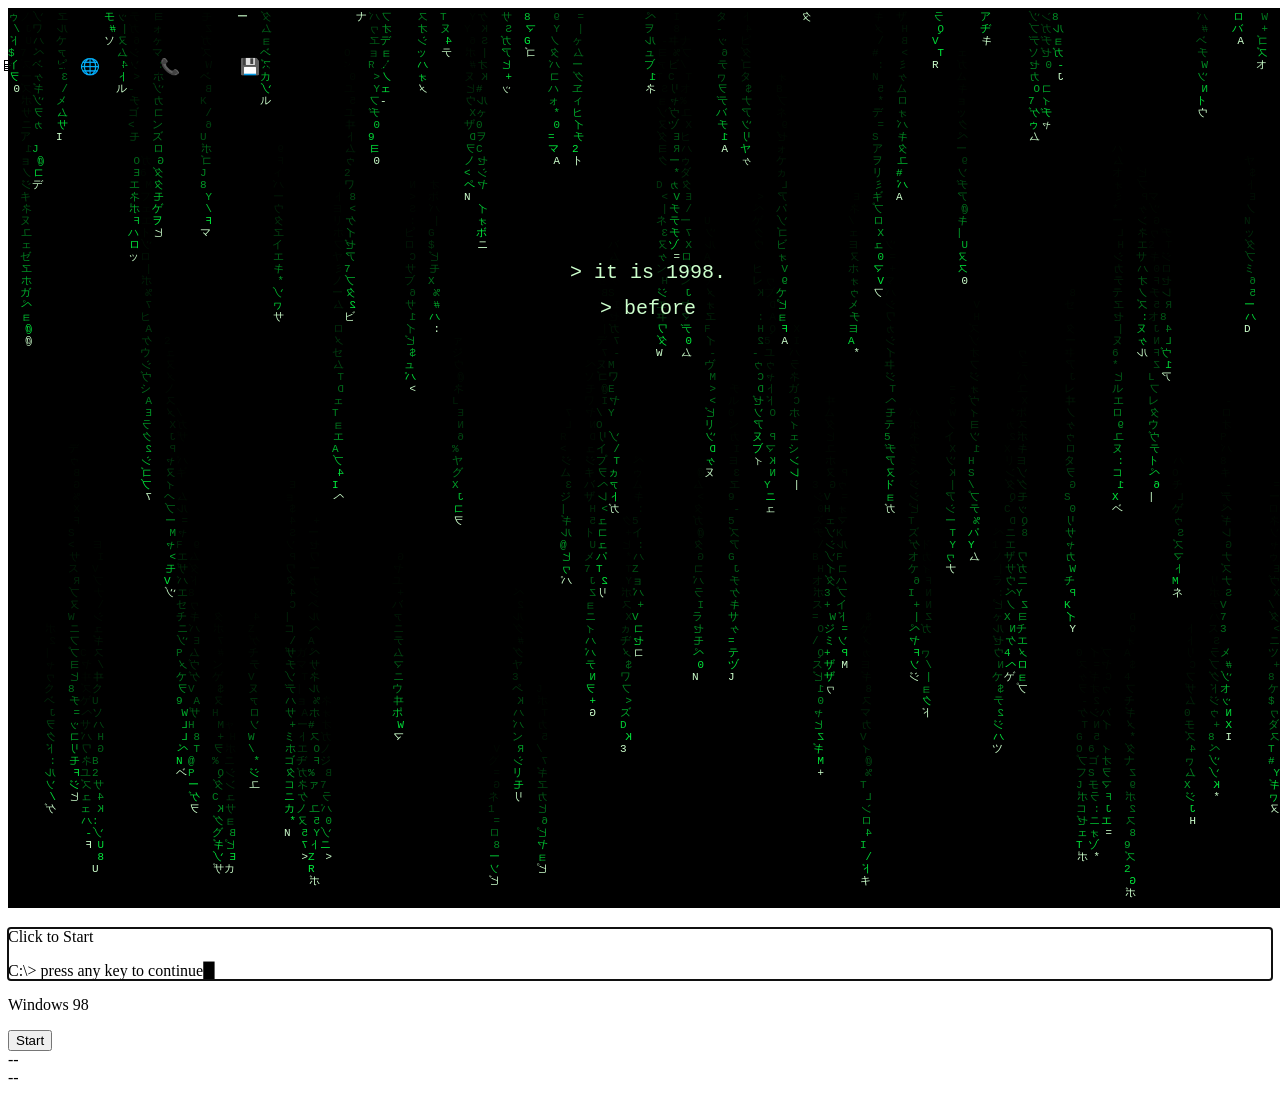
==== commit e87b2b48: "feat: deploy.sh + CSS bundle — dist/bundle.css built at deploy time, index.html patched in-place" ====
--- a/index.html
+++ b/index.html
@@ -5,30 +5,8 @@
   <meta name="viewport" content="width=device-width, initial-scale=1.0">
   <title>Atsushi's PC</title>
   <link rel="icon" type="image/x-icon" href="/favicon.ico">
-  <!-- ============================================================
-       STYLESHEETS — load order is meaningful, do not reorder
-       See CLAUDE.md > Script Load Order for full dependency map
-       ============================================================ -->
-
-  <!-- [1] Desktop chrome: Win98 window frames, taskbar, icons, menus -->
-  <link rel="stylesheet" href="css/win98.css">
-
-  <!-- [2] NetEscape browser: base chrome + 6 page-specific sheets
-       All must load before netescape.js renders any page -->
-  <link rel="stylesheet" href="css/netescape-base.css">
-  <link rel="stylesheet" href="css/netescape-home.css">
-  <link rel="stylesheet" href="css/netescape-about.css">
-  <link rel="stylesheet" href="css/netescape-thoughts.css">
-  <link rel="stylesheet" href="css/netescape-projects.css">
-  <link rel="stylesheet" href="css/netescape-guestbook.css">
-  <link rel="stylesheet" href="css/netescape-resume.css">
-
-  <!-- [3] Boot sequence: gate screen, matrix rain, CRT, POST -->
-  <link rel="stylesheet" href="css/boot.css">
-
-  <!-- [4] App-specific styles -->
-  <link rel="stylesheet" href="css/winamp.css">
-  <link rel="stylesheet" href="css/minesweeper.css">
+  <!-- PRODUCTION: bundled CSS (built by deploy.sh, not in git) -->
+  <link rel="stylesheet" href="dist/bundle.css">
   <script defer src="https://cloud.umami.is/script.js"
     data-website-id="d26f2f30-ead0-4092-b7c5-99afac8eda72"></script>
 </head>
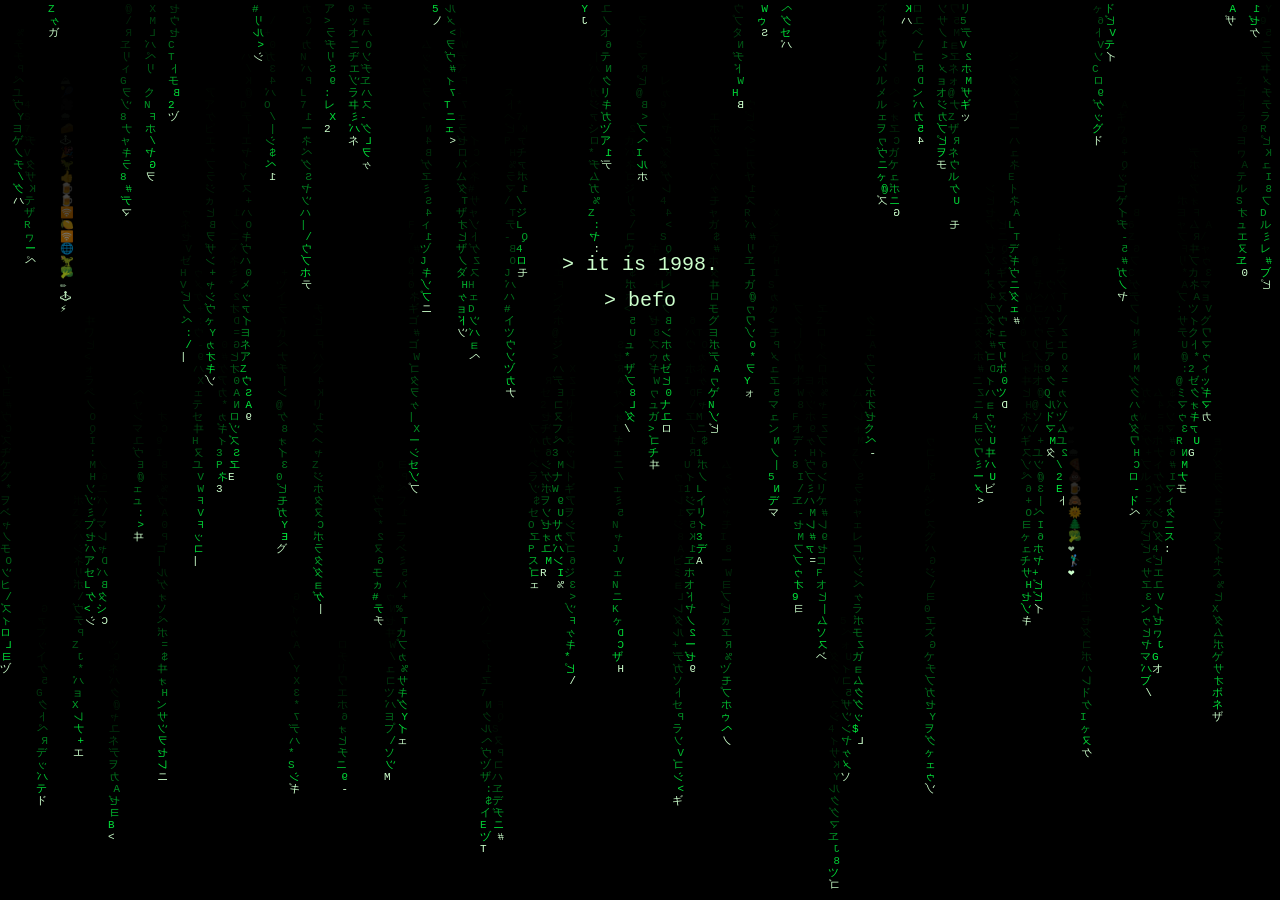
==== commit 31f8f1e2: "fix: restore index.html dev state (individual CSS links), add emoji font stack" ====
--- a/index.html
+++ b/index.html
@@ -5,8 +5,30 @@
   <meta name="viewport" content="width=device-width, initial-scale=1.0">
   <title>Atsushi's PC</title>
   <link rel="icon" type="image/x-icon" href="/favicon.ico">
-  <!-- PRODUCTION: bundled CSS (built by deploy.sh, not in git) -->
-  <link rel="stylesheet" href="dist/bundle.css">
+  <!-- ============================================================
+       STYLESHEETS — load order is meaningful, do not reorder
+       See CLAUDE.md > Script Load Order for full dependency map
+       ============================================================ -->
+
+  <!-- [1] Desktop chrome: Win98 window frames, taskbar, icons, menus -->
+  <link rel="stylesheet" href="css/win98.css">
+
+  <!-- [2] NetEscape browser: base chrome + 6 page-specific sheets
+       All must load before netescape.js renders any page -->
+  <link rel="stylesheet" href="css/netescape-base.css">
+  <link rel="stylesheet" href="css/netescape-home.css">
+  <link rel="stylesheet" href="css/netescape-about.css">
+  <link rel="stylesheet" href="css/netescape-thoughts.css">
+  <link rel="stylesheet" href="css/netescape-projects.css">
+  <link rel="stylesheet" href="css/netescape-guestbook.css">
+  <link rel="stylesheet" href="css/netescape-resume.css">
+
+  <!-- [3] Boot sequence: gate screen, matrix rain, CRT, POST -->
+  <link rel="stylesheet" href="css/boot.css">
+
+  <!-- [4] App-specific styles -->
+  <link rel="stylesheet" href="css/winamp.css">
+  <link rel="stylesheet" href="css/minesweeper.css">
   <script defer src="https://cloud.umami.is/script.js"
     data-website-id="d26f2f30-ead0-4092-b7c5-99afac8eda72"></script>
 </head>
--- a/css/win98.css
+++ b/css/win98.css
@@ -0,0 +1,1692 @@
+/* ============================================================
+   win98.css — Windows 98 desktop chrome
+   Rules: no border-radius, no flex/grid, no CSS variables for
+   chrome colors, no external fonts. Float/absolute/tables only.
+   linear-gradient used only for titlebar — purely visual, not layout.
+   ============================================================ */
+
+/* ---------------------------------------------------------------
+   Desktop
+--------------------------------------------------------------- */
+
+#desktop {
+  position: fixed;
+  top: 0;
+  left: 0;
+  right: 0;
+  bottom: 0;
+  background: #008080;
+  overflow: hidden;
+}
+
+/* ---------------------------------------------------------------
+   Desktop icons
+--------------------------------------------------------------- */
+
+#desktop-icons {
+  position: absolute;
+  top: 0;
+  left: 0;
+  right: 0;
+  bottom: 28px;
+}
+
+.desktop-icon {
+  position: absolute;
+  width: 64px;
+  text-align: center;
+  cursor: default;
+  padding: 4px;
+}
+
+/* Icon positions managed by initIconDrag JS — nth-child overrides removed */
+
+.desktop-icon__img {
+  display: block;
+  font-size: 32px;
+  line-height: 1;
+  width: 32px;
+  height: 32px;
+  margin: 0 auto 4px;
+  /* Emoji font stack — required on Linux where system sans-serif lacks color emoji */
+  font-family: 'Noto Color Emoji', 'Segoe UI Emoji', 'Apple Color Emoji', sans-serif;
+}
+
+.desktop-icon__label {
+  display: block;
+  font-family: 'MS Sans Serif', Tahoma, sans-serif;
+  font-size: 11px;
+  color: #FFFFFF;
+  /* Black drop-shadow for legibility on teal desktop */
+  text-shadow: 1px 1px 0 #000000;
+  word-break: break-word;
+  line-height: 1.3;
+}
+
+/* Selected state: navy highlight behind icon + label */
+.desktop-icon--selected .desktop-icon__img {
+  outline: 1px dotted #FFFFFF;
+  background: #000080;
+}
+
+.desktop-icon--selected .desktop-icon__label {
+  background: #000080;
+  color: #FFFFFF;
+}
+
+/* ---------------------------------------------------------------
+   Taskbar — float-only layout:
+   start button floats left, system tray floats right,
+   taskbar-windows fills remaining space via overflow:hidden BFC.
+--------------------------------------------------------------- */
+
+#taskbar {
+  position: absolute;
+  bottom: 0;
+  left: 0;
+  right: 0;
+  height: 28px;
+  background: #C0C0C0;
+  border-top: 2px solid #FFFFFF;
+  /* Contain floated children */
+  overflow: hidden;
+  /* Above windows, below start menu */
+  z-index: 999;
+}
+
+#start-button {
+  float: left;
+  height: 22px;
+  margin: 3px 2px;
+  padding: 0 8px 0 6px;
+  background: #C0C0C0;
+  font-family: 'MS Sans Serif', Tahoma, sans-serif;
+  font-size: 11px;
+  font-weight: bold;
+  border: 2px solid;
+  border-color: #FFFFFF #808080 #808080 #FFFFFF;
+  cursor: pointer;
+  /* Sharp corners — no border-radius */
+}
+
+#start-button:active {
+  border-color: #808080 #FFFFFF #FFFFFF #808080;
+  /* Simulate press: shift content 1px down-right */
+  padding: 1px 7px 0 7px;
+}
+
+#start-button:focus {
+  outline: 1px dotted #000000;
+  outline-offset: -4px;
+}
+
+/* Windows buttons for open/minimized windows */
+#taskbar-windows {
+  /* overflow:hidden creates a BFC that fills remaining width
+     between the floated start button and floated system tray */
+  overflow: hidden;
+  height: 28px;
+  padding: 3px 2px;
+}
+
+.taskbar-btn {
+  float: left;
+  height: 22px;
+  max-width: 160px;
+  min-width: 80px;
+  padding: 0 8px;
+  margin-right: 2px;
+  background: #C0C0C0;
+  font-family: 'MS Sans Serif', Tahoma, sans-serif;
+  font-size: 11px;
+  text-align: left;
+  white-space: nowrap;
+  overflow: hidden;
+  text-overflow: ellipsis;
+  border: 2px solid;
+  border-color: #FFFFFF #808080 #808080 #FFFFFF;
+  cursor: pointer;
+}
+
+.taskbar-btn:active,
+.taskbar-btn--active {
+  border-color: #808080 #FFFFFF #FFFFFF #808080;
+  padding: 1px 7px 0 9px;
+}
+
+.taskbar-btn--minimized {
+  font-style: italic;
+  color: #808080;
+}
+
+/* System tray — floated right, inset border, contains clock */
+#system-tray {
+  float: right;
+  height: 22px;
+  margin: 3px 2px;
+  padding: 0 6px;
+  /* min-width prevents float collapse before renderClock() sets the clock text,
+     which would break the BFC layout of #taskbar-windows */
+  min-width: 56px;
+  border: 1px solid;
+  /* Inset/sunken border: reverse of raised */
+  border-color: #808080 #FFFFFF #FFFFFF #808080;
+}
+
+#taskbar-clock {
+  display: block;
+  font-family: 'MS Sans Serif', Tahoma, sans-serif;
+  font-size: 11px;
+  /* 22px tray height − 2px border top/bottom = 20px inner; center text */
+  line-height: 20px;
+  white-space: nowrap;
+  color: #000000;
+}
+
+/* Weather and RAM widgets — match system-tray inset style */
+#taskbar-weather,
+#taskbar-ram {
+  float: right;
+  height: 22px;
+  margin: 3px 2px;
+  padding: 0 6px;
+  border: 1px solid;
+  /* Inset/sunken border: same as system tray */
+  border-color: #808080 #FFFFFF #FFFFFF #808080;
+  font-family: 'MS Sans Serif', Tahoma, sans-serif;
+  font-size: 11px;
+  /* 22px height − 2px border = 20px inner; center text */
+  line-height: 20px;
+  white-space: nowrap;
+  color: #000000;
+}
+
+/* ---------------------------------------------------------------
+   Start menu — full Win98 implementation
+   z-index 5000: above taskbar (999), context menu (2000),
+   msgbox overlay (2999), tray popup (4000).
+--------------------------------------------------------------- */
+
+#start-menu {
+  position: absolute;
+  bottom: 28px;
+  left: 0;
+  /* Banner (22px) + items area: total ~240px */
+  width: 240px;
+  background: #C0C0C0;
+  border: 2px solid;
+  border-color: #FFFFFF #808080 #808080 #FFFFFF;
+  outline: 1px solid #000000;
+  z-index: 5000;
+  display: none;
+  /* overflow: visible so submenus can extend outside menu bounds */
+  overflow: visible;
+}
+
+#start-menu.start-menu--open {
+  display: block;
+}
+
+/* Left gradient banner — "WinDoors 98" vertical text */
+.start-menu__banner {
+  position: absolute;
+  left: 0;
+  top: 0;
+  bottom: 0;
+  width: 22px;
+  background: linear-gradient(to top, #000080, #1084D0);
+  overflow: hidden;
+}
+
+.start-menu__banner-text {
+  display: block;
+  font-family: 'MS Sans Serif', Tahoma, sans-serif;
+  font-size: 16px;
+  font-weight: bold;
+  color: #FFFFFF;
+  /* Vertical text: writing-mode + rotate for bottom-up reading order */
+  writing-mode: vertical-rl;
+  transform: rotate(180deg);
+  white-space: nowrap;
+  letter-spacing: 2px;
+  position: absolute;
+  bottom: 6px;
+  left: 2px;
+}
+
+/* Items container — occupies space to the right of the banner */
+.start-menu__items {
+  margin-left: 22px;
+  padding: 2px 0;
+}
+
+/* Individual menu item */
+.start-menu__item {
+  position: relative;  /* anchor for .start-menu__submenu absolute positioning */
+  display: block;
+  padding: 4px 20px 4px 4px;
+  font-family: 'MS Sans Serif', Tahoma, sans-serif;
+  font-size: 11px;
+  color: #000000;
+  cursor: default;
+  white-space: nowrap;
+  overflow: visible;
+  /* Sharp corners — no border-radius */
+}
+
+.start-menu__item:hover,
+.start-menu__item:focus,
+.start-menu__item--open {
+  background: #000080;
+  color: #FFFFFF;
+  outline: none;
+}
+
+.start-menu__item--disabled {
+  color: #808080;
+}
+
+.start-menu__item--disabled:hover,
+.start-menu__item--disabled:focus {
+  background: none;
+  color: #808080;
+  cursor: default;
+}
+
+.start-menu__item-icon {
+  display: inline-block;
+  width: 20px;
+  font-size: 13px;
+  text-align: center;
+  vertical-align: middle;
+  margin-right: 4px;
+}
+
+.start-menu__item-label {
+  vertical-align: middle;
+}
+
+/* Submenu arrow — absolute right edge of item */
+.start-menu__item-arrow {
+  position: absolute;
+  right: 4px;
+  top: 50%;
+  margin-top: -5px;
+  font-size: 9px;
+  line-height: 1;
+}
+
+/* Win98 double-line separator */
+.start-menu__separator {
+  height: 0;
+  border: none;
+  border-top: 1px solid #808080;
+  border-bottom: 1px solid #FFFFFF;
+  margin: 2px 4px;
+}
+
+/* Cascading submenu — pops out to the right of the parent item */
+.start-menu__submenu {
+  display: none;
+  position: absolute;
+  left: 100%;
+  top: -4px;
+  background: #C0C0C0;
+  border: 2px solid;
+  border-color: #FFFFFF #808080 #808080 #FFFFFF;
+  outline: 1px solid #000000;
+  min-width: 160px;
+  /* Above the main menu */
+  z-index: 5001;
+  padding: 2px 0;
+}
+
+.start-menu__submenu--open {
+  display: block;
+}
+
+/* Submenu item — same style as top-level items */
+.start-menu__submenu-item {
+  display: block;
+  padding: 4px 20px 4px 4px;
+  font-family: 'MS Sans Serif', Tahoma, sans-serif;
+  font-size: 11px;
+  color: #000000;
+  cursor: default;
+  white-space: nowrap;
+  overflow: hidden;
+  text-overflow: ellipsis;
+  max-width: 240px;
+}
+
+.start-menu__submenu-item:hover,
+.start-menu__submenu-item:focus {
+  background: #000080;
+  color: #FFFFFF;
+  outline: none;
+}
+
+.start-menu__submenu-item--empty {
+  color: #808080;
+}
+
+.start-menu__submenu-item--empty:hover,
+.start-menu__submenu-item--empty:focus {
+  background: none;
+  color: #808080;
+  cursor: default;
+}
+
+/* Cascade item — anchors its sub-submenu and allows visual overflow */
+.start-menu__submenu-item--has-submenu {
+  position: relative;
+  overflow: visible;
+}
+
+/* Pull sub-submenu up to align its top edge with the parent submenu container.
+   Compensates for submenu top-padding (2px) + top-border (2px) accumulated
+   per nesting level. Without this each cascade level drops ~4px causing
+   diagonal travel to fail — user must move down to reach the next level. */
+.start-menu__submenu-item--has-submenu > .start-menu__submenu {
+  top: -4px;
+}
+
+/* Sub-submenu (Accessories level) — pulled 4px left to eliminate the
+   gap between Programs submenu border and Accessories submenu edge.
+   Without this the mouse falls into the gap during diagonal travel. */
+.start-menu__submenu-item--has-submenu > .start-menu__submenu {
+  left: calc(100% - 4px);
+}
+
+/* Highlights the cascade item while its sub-submenu is open */
+.start-menu__submenu-item--open {
+  background: #000080;
+  color: #FFFFFF;
+  outline: none;
+}
+
+/* ---------------------------------------------------------------
+   Shut Down dialog — extends win98-msgbox styles
+--------------------------------------------------------------- */
+
+.win98-msgbox--shutdown {
+  width: 320px;
+  margin-left: -160px;
+}
+
+.shutdown-prompt {
+  width: 100%;
+  border-collapse: collapse;
+  margin-bottom: 12px;
+}
+
+.shutdown-prompt__icon {
+  width: 40px;
+  vertical-align: top;
+  font-size: 28px;
+  line-height: 1;
+  padding-right: 8px;
+}
+
+.shutdown-prompt__text {
+  vertical-align: middle;
+  font-family: 'MS Sans Serif', Tahoma, sans-serif;
+  font-size: 11px;
+  color: #000000;
+}
+
+.shutdown-radios {
+  margin: 8px 0 16px 12px;
+}
+
+.shutdown-radio-row {
+  margin-bottom: 6px;
+}
+
+.shutdown-radio {
+  vertical-align: middle;
+  margin-right: 6px;
+}
+
+.shutdown-radio-label {
+  font-family: 'MS Sans Serif', Tahoma, sans-serif;
+  font-size: 11px;
+  color: #000000;
+  vertical-align: middle;
+  cursor: default;
+}
+
+/* Button row for dialogs with multiple buttons */
+.win98-msgbox__btnrow {
+  text-align: center;
+  padding: 4px 0 0;
+}
+
+.win98-msgbox__btnrow .win98-msgbox__ok {
+  margin: 0 4px;
+}
+
+/* ---------------------------------------------------------------
+   Window layer container
+--------------------------------------------------------------- */
+
+#window-layer {
+  position: absolute;
+  top: 0;
+  left: 0;
+  right: 0;
+  bottom: 28px;
+  /* overflow: visible — windows may extend to edges */
+  /* Transparent container must not swallow clicks destined for desktop icons */
+  pointer-events: none;
+}
+
+/* ---------------------------------------------------------------
+   Win98 window shell
+--------------------------------------------------------------- */
+
+.win98-window {
+  position: absolute;
+  background: #C0C0C0;
+  pointer-events: auto;
+  /* 2px raised inner border */
+  border: 2px solid;
+  border-color: #FFFFFF #808080 #808080 #FFFFFF;
+  /* 1px black outer border */
+  outline: 1px solid #000000;
+  min-width: 200px;
+  min-height: 80px;
+  /* box-sizing: border-box so style.width/height match offsetWidth/Height */
+  box-sizing: border-box;
+}
+
+/* Inactive (unfocused) — titlebar turns gray, handled via child rule */
+.win98-window--inactive .win98-window__titlebar {
+  background: #808080;
+}
+
+/* ---------------------------------------------------------------
+   Resize handles — 8 directions, transparent, z-index below titlebar
+--------------------------------------------------------------- */
+
+.win98-window__resize {
+  position: absolute;
+  z-index: 5;
+  /* Transparent — cursor change signals resize zone */
+}
+
+/* Corner handles: 8×8 px */
+.win98-window__resize--nw { top: 0;    left: 0;    width: 8px;  height: 8px;  cursor: nw-resize; }
+.win98-window__resize--ne { top: 0;    right: 0;   width: 8px;  height: 8px;  cursor: ne-resize; }
+.win98-window__resize--sw { bottom: 0; left: 0;    width: 8px;  height: 8px;  cursor: sw-resize; }
+.win98-window__resize--se { bottom: 0; right: 0;   width: 8px;  height: 8px;  cursor: se-resize; }
+
+/* Edge handles: 4px thick strips between corners */
+.win98-window__resize--n { top: 0;    left: 8px;   right: 8px;   height: 4px; cursor: n-resize; }
+.win98-window__resize--s { bottom: 0; left: 8px;   right: 8px;   height: 4px; cursor: s-resize; }
+.win98-window__resize--w { top: 8px;  left: 0;     width: 4px;  bottom: 8px;  cursor: w-resize; }
+.win98-window__resize--e { top: 8px;  right: 0;    width: 4px;  bottom: 8px;  cursor: e-resize; }
+
+/* ---------------------------------------------------------------
+   Titlebar
+--------------------------------------------------------------- */
+
+.win98-window__titlebar {
+  position: relative;
+  /* z-index above resize handles (5), so NW/N/NE handles don't steal clicks */
+  z-index: 10;
+  height: 18px;
+  padding: 2px;
+  /* linear-gradient: the one intentional modern CSS property in Win98 chrome.
+     Required for period-authentic navy-to-blue titlebar gradient. */
+  background: linear-gradient(to right, #000080, #1084D0);
+  cursor: default;
+}
+
+/* Title text — reserves right-side space for control buttons */
+.win98-window__title {
+  display: block;
+  color: #FFFFFF;
+  font-family: 'MS Sans Serif', Tahoma, sans-serif;
+  font-size: 11px;
+  font-weight: bold;
+  line-height: 14px;
+  white-space: nowrap;
+  overflow: hidden;
+  /* Reserve space for three 16px buttons + 2px margins each = ~60px */
+  padding-right: 60px;
+}
+
+/* Control buttons — absolute positioned top-right of titlebar */
+.win98-window__controls {
+  position: absolute;
+  top: 2px;
+  right: 2px;
+}
+
+.win98-window__btn {
+  display: inline-block;
+  width: 16px;
+  height: 14px;
+  background: #C0C0C0;
+  border: 1px solid;
+  border-color: #FFFFFF #808080 #808080 #FFFFFF;
+  font-family: 'MS Sans Serif', Tahoma, sans-serif;
+  font-size: 9px;
+  line-height: 12px;
+  text-align: center;
+  vertical-align: top;
+  cursor: pointer;
+  padding: 0;
+  margin-left: 2px;
+}
+
+.win98-window__btn:active {
+  border-color: #808080 #FFFFFF #FFFFFF #808080;
+  padding-top: 1px;
+  padding-left: 1px;
+}
+
+.win98-window__btn:focus {
+  outline: 1px dotted #000000;
+  outline-offset: -2px;
+}
+
+/* ---------------------------------------------------------------
+   Window content area
+--------------------------------------------------------------- */
+
+.win98-window__content {
+  background: #FFFFFF;
+  overflow: auto;
+  /* Height set by JS: window height − 22px titlebar (18 + 2+2 padding) */
+}
+
+/* ---------------------------------------------------------------
+   My Computer — file explorer layout
+   Float-based: icons float left inside the icon area.
+--------------------------------------------------------------- */
+
+.explorer-path {
+  background: #C0C0C0;
+  border-bottom: 1px solid #808080;
+  padding: 2px 6px;
+  font-family: 'MS Sans Serif', Tahoma, sans-serif;
+  font-size: 11px;
+  line-height: 18px;
+  height: 18px;
+  white-space: nowrap;
+  overflow: hidden;
+}
+
+.explorer-icons {
+  padding: 8px;
+  overflow: hidden;
+}
+
+.explorer-icon {
+  float: left;
+  width: 72px;
+  text-align: center;
+  cursor: default;
+  padding: 4px;
+}
+
+.explorer-icon__img {
+  display: block;
+  font-size: 32px;
+  line-height: 1;
+  width: 32px;
+  height: 32px;
+  margin: 0 auto 4px;
+}
+
+.explorer-icon__label {
+  display: block;
+  font-family: 'MS Sans Serif', Tahoma, sans-serif;
+  font-size: 11px;
+  color: #000000;
+  word-break: break-word;
+  line-height: 1.3;
+}
+
+.explorer-icon--selected .explorer-icon__img {
+  outline: 1px dotted #000000;
+  background: #000080;
+}
+
+.explorer-icon--selected .explorer-icon__label {
+  background: #000080;
+  color: #FFFFFF;
+}
+
+.explorer-clear {
+  clear: both;
+}
+
+/* ---------------------------------------------------------------
+   Notepad — README.txt content area
+--------------------------------------------------------------- */
+
+.notepad-content {
+  display: block;
+  width: 100%;
+  height: 100%;
+  margin: 0;
+  padding: 4px 8px;
+  box-sizing: border-box;
+  background: #FFFFFF;
+  color: #000000;
+  font-family: 'Courier New', monospace;
+  font-size: 11px;
+  line-height: 1.5;
+  white-space: pre;
+  overflow: auto;
+}
+
+/* ---------------------------------------------------------------
+   Calculator — troll mini-app
+--------------------------------------------------------------- */
+
+.calculator-app {
+  background: #C0C0C0;
+  height: 100%;
+  text-align: center;
+  padding-top: 48px;
+  box-sizing: border-box;
+}
+
+.calculator-app__loading {
+  font-family: 'MS Sans Serif', Tahoma, sans-serif;
+  font-size: 11px;
+  color: #000000;
+  margin: 0;
+}
+
+.calculator-app__troll {
+  font-family: 'MS Sans Serif', Tahoma, sans-serif;
+  font-size: 14px;
+  font-weight: bold;
+  color: #000000;
+  margin: 0;
+}
+
+/* ---------------------------------------------------------------
+   Desktop right-click context menu
+--------------------------------------------------------------- */
+
+.desktop-context-menu {
+  position: fixed;
+  z-index: 2000;
+  background: #C0C0C0;
+  border: 2px solid;
+  border-color: #FFFFFF #808080 #808080 #FFFFFF;
+  outline: 1px solid #000000;
+  min-width: 160px;
+  padding: 2px 0;
+}
+
+.desktop-context-menu__item {
+  display: block;
+  width: 100%;
+  background: none;
+  border: none;
+  padding: 3px 20px 3px 24px;
+  text-align: left;
+  font-family: 'MS Sans Serif', Tahoma, sans-serif;
+  font-size: 11px;
+  color: #000000;
+  cursor: default;
+  white-space: nowrap;
+  box-sizing: border-box;
+}
+
+.desktop-context-menu__item:hover,
+.desktop-context-menu__item:focus {
+  background: #000080;
+  color: #FFFFFF;
+  outline: none;
+}
+
+.desktop-context-menu__sep {
+  height: 0;
+  border: none;
+  border-top: 1px solid #808080;
+  border-bottom: 1px solid #FFFFFF;
+  margin: 2px 4px;
+}
+
+/* ---------------------------------------------------------------
+   Win98 message box (modal dialog — used by Arrange Icons)
+--------------------------------------------------------------- */
+
+.win98-msgbox-overlay {
+  position: fixed;
+  top: 0;
+  left: 0;
+  right: 0;
+  bottom: 0;
+  z-index: 2999;
+}
+
+.win98-msgbox {
+  position: absolute;
+  top: 50%;
+  left: 50%;
+  /* Negative margins = half of width (280px) and estimated height (100px) */
+  margin-top: -50px;
+  margin-left: -140px;
+  width: 280px;
+  background: #C0C0C0;
+  border: 2px solid;
+  border-color: #FFFFFF #808080 #808080 #FFFFFF;
+  outline: 1px solid #000000;
+}
+
+.win98-msgbox__body {
+  padding: 16px 16px 12px;
+  text-align: center;
+}
+
+.win98-msgbox__msg {
+  font-family: 'MS Sans Serif', Tahoma, sans-serif;
+  font-size: 11px;
+  color: #000000;
+  margin: 0 0 16px;
+}
+
+.win98-msgbox__ok {
+  min-width: 75px;
+  height: 23px;
+  background: #C0C0C0;
+  border: 2px solid;
+  border-color: #FFFFFF #808080 #808080 #FFFFFF;
+  font-family: 'MS Sans Serif', Tahoma, sans-serif;
+  font-size: 11px;
+  cursor: pointer;
+  padding: 0 8px;
+}
+
+.win98-msgbox__ok:active {
+  border-color: #808080 #FFFFFF #FFFFFF #808080;
+  padding-top: 1px;
+  padding-left: 9px;
+}
+
+.win98-msgbox__ok:focus {
+  outline: 1px dotted #000000;
+  outline-offset: -4px;
+}
+
+/* ---------------------------------------------------------------
+   System Properties window
+--------------------------------------------------------------- */
+
+.sysprops-content-area {
+  background: #C0C0C0;
+  overflow: hidden;
+}
+
+.sysprops-wrap {
+  padding: 6px;
+}
+
+/* Tab bar — floated tabs, cleared by inline div */
+.sysprops-tab-bar {
+  padding: 2px 0 0 2px;
+}
+
+.sysprops-tab {
+  float: left;
+  background: #C0C0C0;
+  border: 2px solid;
+  border-color: #FFFFFF #808080 #808080 #FFFFFF;
+  border-bottom: none;
+  font-family: 'MS Sans Serif', Tahoma, sans-serif;
+  font-size: 11px;
+  padding: 1px 8px;
+  margin-right: 2px;
+  cursor: default;
+  height: 20px;
+  line-height: 16px;
+  position: relative;
+}
+
+.sysprops-tab--active {
+  height: 22px;
+  top: 1px;
+  font-weight: bold;
+  z-index: 2;
+}
+
+.sysprops-tab--inactive {
+  color: #808080;
+  height: 18px;
+  top: 3px;
+}
+
+/* Panel — inset border, active tab visually sits above top border */
+.sysprops-panel {
+  border: 2px solid;
+  border-color: #808080 #FFFFFF #FFFFFF #808080;
+  background: #C0C0C0;
+  padding: 10px;
+  position: relative;
+  z-index: 1;
+}
+
+.sysprops-general {
+  width: 100%;
+  border-collapse: collapse;
+}
+
+.sysprops-general__icon {
+  vertical-align: top;
+  padding-right: 12px;
+  width: 50px;
+  text-align: center;
+  font-size: 36px;
+  line-height: 1;
+}
+
+.sysprops-general__info {
+  vertical-align: top;
+}
+
+.sysprops-general__line {
+  font-family: 'MS Sans Serif', Tahoma, sans-serif;
+  font-size: 11px;
+  color: #000000;
+  margin: 0;
+  line-height: 1.5;
+}
+
+.sysprops-general__line--bold {
+  font-weight: bold;
+}
+
+.sysprops-btnrow {
+  text-align: right;
+  padding: 8px 0 0;
+}
+
+.sysprops-btn {
+  min-width: 75px;
+  height: 23px;
+  background: #C0C0C0;
+  border: 2px solid;
+  border-color: #FFFFFF #808080 #808080 #FFFFFF;
+  font-family: 'MS Sans Serif', Tahoma, sans-serif;
+  font-size: 11px;
+  cursor: pointer;
+  padding: 0 8px;
+  margin-left: 4px;
+}
+
+.sysprops-btn:active {
+  border-color: #808080 #FFFFFF #FFFFFF #808080;
+  padding-top: 1px;
+  padding-left: 9px;
+}
+
+.sysprops-btn:focus {
+  outline: 1px dotted #000000;
+  outline-offset: -4px;
+}
+
+/* ---------------------------------------------------------------
+   System Properties — purple titlebar + no-resize override
+   win98-window--sysprops is added by desktop.js after createWindow.
+   Resize handles are present in the DOM but hidden by CSS.
+--------------------------------------------------------------- */
+
+.win98-window--sysprops .win98-window__titlebar {
+  background: linear-gradient(to right, #7A5ACD, #4B2E83);
+}
+
+.win98-window--sysprops .win98-window__title,
+.win98-window--sysprops .win98-window__btn {
+  color: #FFFFFF;
+}
+
+.win98-window--sysprops .win98-window__btn:hover {
+  background: rgba(255, 255, 255, 0.2);
+}
+
+.win98-window--sysprops .win98-window__resize {
+  display: none;
+}
+
+/* ---------------------------------------------------------------
+   About This Machine inset box (General tab)
+--------------------------------------------------------------- */
+
+.sysprops-about-box {
+  border: 2px solid;
+  border-color: #808080 #FFFFFF #FFFFFF #808080;
+  background: #C0C0C0;
+  padding: 6px 8px;
+  margin-top: 10px;
+}
+
+.sysprops-about-box__header {
+  font-family: 'MS Sans Serif', Tahoma, sans-serif;
+  font-size: 11px;
+  font-weight: bold;
+  color: #000000;
+  margin: 0 0 4px;
+}
+
+.sysprops-about-box__line {
+  font-family: 'MS Sans Serif', Tahoma, sans-serif;
+  font-size: 11px;
+  color: #000000;
+  margin: 0;
+  line-height: 1.45;
+}
+
+/* ---------------------------------------------------------------
+   Device Manager — radio buttons, device tree
+--------------------------------------------------------------- */
+
+.sysprops-radio-row {
+  padding: 0 0 6px;
+}
+
+.sysprops-radio-label {
+  display: block;
+  font-family: 'MS Sans Serif', Tahoma, sans-serif;
+  font-size: 11px;
+  color: #000000;
+  line-height: 1.6;
+  cursor: default;
+}
+
+.sysprops-device-tree {
+  border: 2px solid;
+  border-color: #808080 #FFFFFF #FFFFFF #808080;
+  background: #FFFFFF;
+  height: 180px;
+  overflow-y: auto;
+  font-family: 'MS Sans Serif', Tahoma, sans-serif;
+  font-size: 11px;
+  color: #000000;
+}
+
+.sysprops-device-node {
+  padding-left: 0;
+}
+
+.sysprops-device-node--child {
+  padding-left: 18px;
+}
+
+.sysprops-device-item {
+  display: block;
+  padding: 1px 4px;
+  white-space: nowrap;
+  cursor: default;
+  line-height: 1.6;
+}
+
+.sysprops-device-item:focus {
+  outline: 1px dotted #000000;
+  outline-offset: -2px;
+}
+
+.sysprops-device-item--selected {
+  background: #000080;
+  color: #FFFFFF;
+}
+
+.sysprops-device-toggle {
+  display: inline-block;
+  width: 18px;
+  font-family: 'MS Sans Serif', Tahoma, sans-serif;
+  font-size: 10px;
+  cursor: pointer;
+  color: #000000;
+}
+
+.sysprops-device-item--selected .sysprops-device-toggle {
+  color: #FFFFFF;
+}
+
+.sysprops-device-class-icon {
+  display: inline-block;
+  margin-right: 4px;
+  font-size: 12px;
+}
+
+.sysprops-device-children {
+  padding-left: 0;
+}
+
+/* Status icons — yellow ! and red × */
+
+.sysprops-status-icon {
+  display: inline-block;
+  width: 14px;
+  height: 14px;
+  line-height: 12px;
+  text-align: center;
+  font-size: 10px;
+  font-weight: bold;
+  border-radius: 0;
+  margin-right: 2px;
+  vertical-align: middle;
+}
+
+.sysprops-status-icon--warn {
+  background: #FFFF00;
+  color: #000000;
+  border: 1px solid #000000;
+}
+
+.sysprops-status-icon--err {
+  background: #FF0000;
+  color: #FFFFFF;
+  border: 1px solid #000000;
+}
+
+/* Device Manager action buttons */
+
+.sysprops-dm-btns {
+  padding-top: 6px;
+  text-align: right;
+}
+
+.sysprops-dm-btns .sysprops-btn {
+  margin-left: 4px;
+}
+
+/* ---------------------------------------------------------------
+   Hardware Profiles tab stub
+--------------------------------------------------------------- */
+
+.sysprops-hw-list {
+  border: 2px solid;
+  border-color: #808080 #FFFFFF #FFFFFF #808080;
+  background: #FFFFFF;
+  height: 120px;
+  font-family: 'MS Sans Serif', Tahoma, sans-serif;
+  font-size: 11px;
+}
+
+.sysprops-hw-item {
+  padding: 2px 6px;
+  background: #000080;
+  color: #FFFFFF;
+}
+
+/* ---------------------------------------------------------------
+   Performance tab
+--------------------------------------------------------------- */
+
+.sysprops-perf-msg {
+  font-family: 'MS Sans Serif', Tahoma, sans-serif;
+  font-size: 11px;
+  color: #000000;
+  margin: 0 0 12px;
+}
+
+.sysprops-perf-stubs {
+  text-align: right;
+}
+
+.sysprops-perf-stubs .sysprops-btn {
+  margin-left: 4px;
+}
+
+/* ---------------------------------------------------------------
+   Nested dialog overlays (Properties, Remove, Clear Queue, etc.)
+--------------------------------------------------------------- */
+
+.sysprops-nested-overlay {
+  position: fixed;
+  top: 0;
+  left: 0;
+  right: 0;
+  bottom: 0;
+  z-index: 3500;
+  display: -ms-flexbox;
+  display: flex;
+  -ms-flex-align: center;
+  align-items: center;
+  -ms-flex-pack: center;
+  justify-content: center;
+  background: transparent;
+}
+
+.sysprops-nested-dialog {
+  background: #C0C0C0;
+  border: 2px solid;
+  border-color: #FFFFFF #808080 #808080 #FFFFFF;
+  min-width: 280px;
+  max-width: 420px;
+  font-family: 'MS Sans Serif', Tahoma, sans-serif;
+  font-size: 11px;
+}
+
+.sysprops-nested-dialog--props {
+  min-width: 360px;
+}
+
+.sysprops-nested-dialog__body {
+  padding: 10px 12px 8px;
+}
+
+.sysprops-nested-dialog__msg {
+  font-family: 'MS Sans Serif', Tahoma, sans-serif;
+  font-size: 11px;
+  color: #000000;
+  margin: 0 0 12px;
+  line-height: 1.5;
+}
+
+/* ---------------------------------------------------------------
+   Properties dialog panes (field rows, status box, driver row)
+--------------------------------------------------------------- */
+
+.sysprops-props-field {
+  display: block;
+  font-family: 'MS Sans Serif', Tahoma, sans-serif;
+  font-size: 11px;
+  color: #000000;
+  margin-bottom: 4px;
+  line-height: 1.5;
+}
+
+.sysprops-props-field--disabled {
+  color: #808080;
+}
+
+.sysprops-props-field__label {
+  font-weight: bold;
+  margin-right: 4px;
+}
+
+.sysprops-props-field__value {
+  color: #000000;
+}
+
+.sysprops-props-status-box {
+  border: 2px solid;
+  border-color: #808080 #FFFFFF #FFFFFF #808080;
+  background: #FFFFFF;
+  padding: 4px 6px;
+  margin-top: 6px;
+  min-height: 60px;
+}
+
+.sysprops-props-status-label {
+  font-family: 'MS Sans Serif', Tahoma, sans-serif;
+  font-size: 11px;
+  font-weight: bold;
+  color: #000000;
+  margin: 0 0 4px;
+}
+
+.sysprops-props-status-msg {
+  font-family: 'MS Sans Serif', Tahoma, sans-serif;
+  font-size: 11px;
+  color: #000000;
+  margin: 0;
+  line-height: 1.45;
+}
+
+.sysprops-props-driver-row {
+  padding-top: 8px;
+}
+
+/* ---------------------------------------------------------------
+   Clear Queue progress bar
+--------------------------------------------------------------- */
+
+.sysprops-progress-bar {
+  width: 100%;
+  height: 16px;
+  border: 2px solid;
+  border-color: #808080 #FFFFFF #FFFFFF #808080;
+  background: #FFFFFF;
+  margin-top: 8px;
+  overflow: hidden;
+}
+
+.sysprops-progress-fill {
+  height: 100%;
+  background: #000080;
+  width: 0%;
+}
+
+/* ---------------------------------------------------------------
+   Toast notification ("Removal requested — operation simulated")
+--------------------------------------------------------------- */
+
+.sysprops-toast {
+  position: fixed;
+  bottom: 36px;
+  left: 50%;
+  transform: translateX(-50%);
+  background: #FFFFCC;
+  border: 1px solid #000000;
+  padding: 4px 12px;
+  font-family: 'MS Sans Serif', Tahoma, sans-serif;
+  font-size: 11px;
+  color: #000000;
+  z-index: 6000;
+  white-space: nowrap;
+}
+
+/* ---------------------------------------------------------------
+   Desktop wallpaper variants — cycled via Change Wallpaper
+--------------------------------------------------------------- */
+
+/* Variant 1: navy + white star pattern */
+#desktop.desktop--wallpaper-stars {
+  background-color: #000033;
+  background-image: url("data:image/svg+xml,%3Csvg xmlns='http://www.w3.org/2000/svg' width='60' height='60'%3E%3Ccircle cx='10' cy='12' r='1' fill='%23FFFFFF'/%3E%3Ccircle cx='30' cy='5' r='1.5' fill='%23FFFFFF'/%3E%3Ccircle cx='50' cy='20' r='1' fill='%23FFFFFF'/%3E%3Ccircle cx='5' cy='40' r='1' fill='%23FFFFFF'/%3E%3Ccircle cx='25' cy='35' r='1.5' fill='%23FFFFFF'/%3E%3Ccircle cx='45' cy='50' r='1' fill='%23FFFFFF'/%3E%3Ccircle cx='55' cy='8' r='1' fill='%23FFFFFF'/%3E%3Ccircle cx='20' cy='55' r='1' fill='%23FFFFFF'/%3E%3C/svg%3E");
+  background-size: 60px 60px;
+  background-repeat: repeat;
+}
+
+/* Variant 2: black + matrix green binary text pattern */
+#desktop.desktop--wallpaper-ascii {
+  background-color: #000000;
+  background-image: url("data:image/svg+xml,%3Csvg xmlns='http://www.w3.org/2000/svg' width='160' height='12'%3E%3Ctext x='0' y='10' font-family='Courier New' font-size='10' fill='%2300FF41'%3E01001010 10110100 01101001%3C/text%3E%3C/svg%3E");
+  background-size: 160px 12px;
+  background-repeat: repeat;
+}
+
+/* ---------------------------------------------------------------
+   Real Win98 calculator (pre-connection path in calculator.js)
+--------------------------------------------------------------- */
+
+.calc-real {
+  background: #C0C0C0;
+  height: 100%;
+  padding: 6px;
+  box-sizing: border-box;
+  overflow: hidden;
+}
+
+/* Display — white background, sunken inset border, right-aligned number */
+.calc-real__display {
+  background: #FFFFFF;
+  border: 1px solid;
+  border-color: #808080 #FFFFFF #FFFFFF #808080;
+  padding: 2px 6px;
+  text-align: right;
+  font-family: 'MS Sans Serif', Tahoma, sans-serif;
+  font-size: 18px;
+  white-space: nowrap;
+  overflow: hidden;
+  margin-bottom: 5px;
+}
+
+/* Button grid — table layout, fills available width */
+.calc-real__grid {
+  width: 100%;
+  border-collapse: collapse;
+}
+
+/* Cell padding between buttons */
+.calc-real__td {
+  padding: 1px;
+}
+
+/* Base button — Win98 raised border, silver background */
+.calc-real__btn {
+  display: block;
+  width: 100%;
+  height: 26px;
+  background: #C0C0C0;
+  border: 2px solid;
+  border-color: #FFFFFF #808080 #808080 #FFFFFF;
+  font-family: 'MS Sans Serif', Tahoma, sans-serif;
+  font-size: 11px;
+  font-weight: bold;
+  cursor: pointer;
+  padding: 0;
+  /* Sharp corners — no border-radius */
+}
+
+.calc-real__btn:active {
+  border-color: #808080 #FFFFFF #FFFFFF #808080;
+  padding-top: 1px;
+  padding-left: 1px;
+}
+
+.calc-real__btn:focus {
+  outline: 1px dotted #000000;
+  outline-offset: -3px;
+}
+
+/* Utility buttons (C, CE) — no visual difference, kept for specificity */
+.calc-real__btn--util {
+  font-weight: bold;
+}
+
+/* Operator buttons (+, -, *, /) — no color deviation per Win98 chrome rules */
+.calc-real__btn--op {
+  font-weight: bold;
+}
+
+/* Equals button */
+.calc-real__btn--eq {
+  font-weight: bold;
+}
+
+/* ---------------------------------------------------------------
+   App launch flicker failure states  —  TEXTURE ZONE
+   Applied by desktop.js applyFlicker() after a window opens.
+   Two-phase: white flash (APP_FLICKER_MS) then blank gap (APP_FLICKER_GAP_MS).
+--------------------------------------------------------------- */
+
+/* Phase 1 — white flash: hide all app content, show white background */
+.win98-window--flicker-flash .win98-window__content {
+  background: #FFFFFF;
+}
+.win98-window--flicker-flash .win98-window__content > * {
+  visibility: hidden;
+}
+
+/* Phase 2 — blank gap: content invisible before window remounts */
+.win98-window--flicker-gap .win98-window__content {
+  visibility: hidden;
+}
+
+/* ---------------------------------------------------------------
+   System tray pop-up balloon  —  TEXTURE ZONE
+   Appears above the system tray at random intervals (90–300s).
+   Dismisses automatically after 4–6s or on close button click.
+   Positioned fixed bottom-right, above the taskbar (28px height).
+--------------------------------------------------------------- */
+
+.win98-tray-popup {
+  position: fixed;
+  bottom: 32px;
+  right: 8px;
+  width: 220px;
+  background: #C0C0C0;
+  border: 2px solid;
+  border-color: #FFFFFF #808080 #808080 #FFFFFF;
+  outline: 1px solid #000000;
+  padding: 6px 24px 6px 8px;
+  z-index: 4000;
+  overflow: hidden;
+}
+
+.win98-tray-popup__msg {
+  display: block;
+  font-family: 'MS Sans Serif', Tahoma, sans-serif;
+  font-size: 11px;
+  color: #000000;
+  line-height: 1.4;
+}
+
+.win98-tray-popup__close {
+  position: absolute;
+  top: 4px;
+  right: 4px;
+  width: 14px;
+  height: 14px;
+  background: #C0C0C0;
+  border: 1px solid;
+  border-color: #FFFFFF #808080 #808080 #FFFFFF;
+  font-family: 'MS Sans Serif', Tahoma, sans-serif;
+  font-size: 9px;
+  line-height: 12px;
+  text-align: center;
+  padding: 0;
+  cursor: pointer;
+}
+
+.win98-tray-popup__close:active {
+  border-color: #808080 #FFFFFF #FFFFFF #808080;
+  padding-top: 1px;
+  padding-left: 1px;
+}
+
+.win98-tray-popup__close:focus {
+  outline: 1px dotted #000000;
+  outline-offset: -2px;
+}
+
+/* ----------------------------------------------------------------
+   XP-style Tray Balloon
+   Exception to no-border-radius rule: balloon is XP chrome, not
+   Win98 chrome. Positioned fixed bottom-right, above taskbar.
+   CSS transition drives entry (translateY + opacity) and exit
+   (opacity only). Triangle tail is a pure-CSS pseudo-element.
+   Z-index 4000 normally; 998 during behind-taskbar glitch.
+---------------------------------------------------------------- */
+
+.tray-balloon {
+  position: fixed;
+  bottom: 40px;
+  right: 8px;
+  width: 248px;
+  background: #FFFFCC;
+  border: 1px solid #000000;
+  border-radius: 6px;
+  z-index: 4000;
+  opacity: 0;
+  transform: translateY(8px);
+  transition: opacity 150ms ease, transform 150ms ease;
+  font-family: 'MS Sans Serif', Tahoma, sans-serif;
+  font-size: 11px;
+  color: #000000;
+}
+
+.tray-balloon--visible {
+  opacity: 1;
+  transform: translateY(0);
+}
+
+.tray-balloon--exit {
+  opacity: 0;
+  transition: opacity 100ms ease;
+}
+
+/* Triangle tail pointing down toward taskbar */
+.tray-balloon::after {
+  content: '';
+  position: absolute;
+  bottom: -8px;
+  right: 16px;
+  width: 0;
+  height: 0;
+  border-left: 8px solid transparent;
+  border-right: 8px solid transparent;
+  border-top: 8px solid #000000;
+}
+
+.tray-balloon::before {
+  content: '';
+  position: absolute;
+  bottom: -7px;
+  right: 17px;
+  width: 0;
+  height: 0;
+  border-left: 7px solid transparent;
+  border-right: 7px solid transparent;
+  border-top: 7px solid #FFFFCC;
+  z-index: 1;
+}
+
+.tray-balloon__header {
+  background: linear-gradient(to right, #0A246A, #A6CAF0);
+  border-radius: 5px 5px 0 0;
+  padding: 3px 6px;
+  display: block;
+  overflow: hidden;
+}
+
+.tray-balloon__icon {
+  float: left;
+  margin-right: 4px;
+  font-size: 13px;
+  line-height: 1.3;
+}
+
+.tray-balloon__title {
+  float: left;
+  color: #FFFFFF;
+  font-weight: bold;
+  font-size: 11px;
+  line-height: 1.4;
+  white-space: nowrap;
+  overflow: hidden;
+  text-overflow: ellipsis;
+}
+
+.tray-balloon__close {
+  float: right;
+  width: 14px;
+  height: 14px;
+  background: transparent;
+  border: 1px solid transparent;
+  color: #FFFFFF;
+  font-size: 10px;
+  line-height: 12px;
+  text-align: center;
+  cursor: pointer;
+  padding: 0;
+  font-family: 'MS Sans Serif', Tahoma, sans-serif;
+}
+
+.tray-balloon__close:hover {
+  border-color: #FFFFFF;
+  background: rgba(255, 255, 255, 0.2);
+}
+
+.tray-balloon__close:focus {
+  outline: 1px dotted #FFFFFF;
+  outline-offset: -2px;
+}
+
+.tray-balloon__body {
+  display: block;
+  padding: 6px 8px 8px;
+  cursor: pointer;
+  line-height: 1.4;
+  clear: both;
+}
+
+.tray-balloon__body:hover {
+  text-decoration: underline;
+}
+
+/* -------------------------------------------------------------------------
+   Window titlebar drag affordance (P1-5)
+   cursor:move signals the titlebar is draggable.
+   Buttons inside the titlebar retain cursor:default via their own rule.
+   ------------------------------------------------------------------------- */
+
+.win98-window__titlebar {
+  cursor: move;
+}
+
+.win98-window__btn {
+  cursor: default;
+}
+
+/* -------------------------------------------------------------------------
+   Desktop icon double-click hint (P0-1)
+   Appears below icon label after a single click with no follow-up.
+   Auto-dismisses. Never interferes with click or selection state.
+   ------------------------------------------------------------------------- */
+
+.desktop-icon__hint {
+  position: absolute;
+  bottom: -20px;
+  left: 50%;
+  transform: translateX(-50%);
+  white-space: nowrap;
+  font-family: 'MS Sans Serif', Tahoma, sans-serif;
+  font-size: 10px;
+  color: #FFFFFF;
+  background: rgba(0, 0, 0, 0.75);
+  padding: 2px 6px;
+  pointer-events: none;
+  opacity: 0;
+  transition: opacity 0.15s ease;
+  z-index: 10;
+}
+
+.desktop-icon__hint--visible {
+  opacity: 1;
+}
+
+/* -------------------------------------------------------------------------
+   Guestbook resume-context banner (P0-2)
+   Shown only when arriving via resume_FINAL_v3.exe (?resume=1)
+   ------------------------------------------------------------------------- */
+
+.netescape-guestbook__resume-banner {
+  font-family: 'MS Sans Serif', Tahoma, sans-serif;
+  font-size: 11px;
+  color: #000080;
+  background: #FFF8E1;
+  border-left: 3px solid #000080;
+  padding: 6px 10px;
+  margin: 0 0 12px 0;
+  font-weight: bold;
+}
+
+/* =============================================
+   Desktop Icon Dragging
+   ============================================= */
+
+.desktop-icon--dragging {
+    opacity: 0.5;
+    cursor: move !important;
+    z-index: 9999;
+    position: absolute;
+    pointer-events: none;
+}
+
+.desktop-icon--drag-placeholder {
+    position: absolute;
+    width: 72px;
+    height: 72px;
+    border: 1px dotted #ffffff;
+    pointer-events: none;
+    z-index: 9998;
+    opacity: 0.5;
+}
+
+/* =============================================
+   Win98 modal titlebar flash — blocks clicks behind modal
+   Three rapid flashes simulate Win98 focus shake.
+   ============================================= */
+
+.win98-window__titlebar--flash {
+  background: #FFFFFF;
+}
+
+/* =============================================
+   Win98 window drag trail — RAM spike visual glitch
+   Clones dropped during drag when isRamSpiking is true.
+   Fade out via CSS animation, cleaned up by system:high_load_end.
+   ============================================= */
+
+.win98-window--trail-clone {
+  pointer-events: none;
+  opacity: 0.35;
+  animation: trail-fade 400ms ease forwards;
+}
+
+@keyframes trail-fade {
+  from { opacity: 0.35; }
+  to   { opacity: 0; }
+}
+
+/* =============================================
+   Wireframe minimize animation
+   Dotted box that animates from window to taskbar button.
+   Created and removed entirely by JS — no persistent class.
+   ============================================= */
+
+/* (no persistent CSS needed — all inline via JS wireframe div) */
--- a/css/netescape-base.css
+++ b/css/netescape-base.css
@@ -0,0 +1,534 @@
+/* ============================================================
+   netescape-base.css — NetEscape 4 chrome + dial-up modal
+   Scope: .netescape-chrome and children; .dialup-modal and children.
+   Rules: no flex/grid; absolute positioning for layer layout;
+   table for toolbar; no CSS variables (Win98 chrome colors only).
+   ============================================================ */
+
+/* ---------------------------------------------------------------
+   IE chrome root — fills .win98-window__content (height set by JS)
+--------------------------------------------------------------- */
+
+.netescape-chrome {
+  position: relative;
+  width: 100%;
+  height: 100%;
+  overflow: hidden;
+  background: #C0C0C0;
+}
+
+/* ---------------------------------------------------------------
+   Menubar — absolute at top, 20px tall
+--------------------------------------------------------------- */
+
+.netescape-chrome__menubar {
+  position: absolute;
+  top: 0;
+  left: 0;
+  right: 0;
+  height: 20px;
+  background: #C0C0C0;
+  /* Inset bottom line separating menubar from toolbar */
+  border-bottom: 1px solid #808080;
+  overflow: hidden;
+}
+
+/* Stub menu item buttons — no borders, inherit silver bg */
+.netescape-chrome__menu-item {
+  display: inline-block;
+  height: 20px;
+  background: none;
+  border: none;
+  font-family: 'MS Sans Serif', Tahoma, sans-serif;
+  font-size: 11px;
+  padding: 0 6px;
+  cursor: default;
+  vertical-align: top;
+  line-height: 20px;
+}
+
+.netescape-chrome__menu-item:hover {
+  background: #000080;
+  color: #FFFFFF;
+}
+
+.netescape-chrome__menu-item:focus {
+  outline: 1px dotted #000000;
+  outline-offset: -2px;
+}
+
+/* ---------------------------------------------------------------
+   Toolbar — absolute below menubar, 28px tall, table-based layout
+--------------------------------------------------------------- */
+
+.netescape-chrome__toolbar {
+  position: absolute;
+  top: 20px;
+  left: 0;
+  right: 0;
+  height: 28px;
+  background: #C0C0C0;
+  /* Raised bottom border — visually separates toolbar from page */
+  border-bottom: 2px solid;
+  border-bottom-color: #808080;
+  overflow: hidden;
+}
+
+/* Table fills toolbar width; address bar cell gets remaining space */
+.netescape-chrome__toolbar-table {
+  width: 100%;
+  height: 28px;
+  border-collapse: collapse;
+  table-layout: auto;
+}
+
+.netescape-chrome__toolbar-cell {
+  padding: 3px 2px;
+  vertical-align: middle;
+  white-space: nowrap;
+}
+
+/* Expand address bar column to fill remaining width */
+.netescape-chrome__toolbar-cell--addr {
+  width: 100%;
+}
+
+/* Label cell: shrink-wrap to text */
+.netescape-chrome__toolbar-cell--addr-label {
+  padding-right: 4px;
+}
+
+/* Vertical separator between nav buttons and address area */
+.netescape-chrome__toolbar-sep {
+  width: 6px;
+  border-left: 1px solid #808080;
+  border-right: 1px solid #FFFFFF;
+  padding: 0;
+}
+
+/* Navigation buttons: Back, Forward, Refresh */
+.netescape-chrome__nav-btn {
+  width: 24px;
+  height: 20px;
+  background: #C0C0C0;
+  border: 1px solid;
+  border-color: #FFFFFF #808080 #808080 #FFFFFF;
+  font-family: 'MS Sans Serif', Tahoma, sans-serif;
+  font-size: 9px;
+  line-height: 18px;
+  text-align: center;
+  padding: 0;
+  cursor: pointer;
+  vertical-align: middle;
+}
+
+.netescape-chrome__nav-btn:active {
+  border-color: #808080 #FFFFFF #FFFFFF #808080;
+  padding-top: 1px;
+  padding-left: 1px;
+}
+
+.netescape-chrome__nav-btn:focus {
+  outline: 1px dotted #000000;
+  outline-offset: -3px;
+}
+
+/* Disabled-looking nav buttons (Back/Forward stubs) */
+.netescape-chrome__nav-btn--disabled {
+  color: #808080;
+  cursor: default;
+}
+
+.netescape-chrome__nav-btn--disabled:active {
+  border-color: #FFFFFF #808080 #808080 #FFFFFF;
+  padding-top: 0;
+  padding-left: 0;
+}
+
+/* "Address" label text */
+.netescape-chrome__addr-label {
+  font-family: 'MS Sans Serif', Tahoma, sans-serif;
+  font-size: 11px;
+  color: #000000;
+  cursor: default;
+}
+
+/* Address bar input — sunken inset border */
+.netescape-chrome__address-input {
+  display: block;
+  width: 100%;
+  height: 18px;
+  background: #FFFFFF;
+  border: 1px solid;
+  /* Inset/sunken: dark top-left, light bottom-right */
+  border-color: #808080 #FFFFFF #FFFFFF #808080;
+  font-family: 'MS Sans Serif', Tahoma, sans-serif;
+  font-size: 11px;
+  color: #000000;
+  padding: 0 2px;
+  box-sizing: border-box;
+}
+
+.netescape-chrome__address-input:focus {
+  outline: none;
+  /* Keep the sunken appearance on focus — no browser focus ring */
+  border-color: #808080 #FFFFFF #FFFFFF #808080;
+}
+
+/* Go button — raised Win98 style */
+.netescape-chrome__go-btn {
+  height: 20px;
+  background: #C0C0C0;
+  border: 1px solid;
+  border-color: #FFFFFF #808080 #808080 #FFFFFF;
+  font-family: 'MS Sans Serif', Tahoma, sans-serif;
+  font-size: 11px;
+  padding: 0 8px;
+  cursor: pointer;
+  white-space: nowrap;
+  vertical-align: middle;
+}
+
+.netescape-chrome__go-btn:active {
+  border-color: #808080 #FFFFFF #FFFFFF #808080;
+  padding-top: 1px;
+  padding-left: 9px;
+}
+
+.netescape-chrome__go-btn:focus {
+  outline: 1px dotted #000000;
+  outline-offset: -3px;
+}
+
+/* ---------------------------------------------------------------
+   Page viewport — scrollable content area between toolbar and statusbar
+--------------------------------------------------------------- */
+
+.netescape-chrome__page {
+  position: absolute;
+  top: 48px;
+  left: 0;
+  right: 0;
+  /* 20px = statusbar height */
+  bottom: 20px;
+  overflow: auto;
+  background: #FFFFFF;
+}
+
+/* ---------------------------------------------------------------
+   Status bar — absolute at bottom, 20px tall, sunken inset border
+--------------------------------------------------------------- */
+
+.netescape-chrome__statusbar {
+  position: absolute;
+  bottom: 0;
+  left: 0;
+  right: 0;
+  height: 20px;
+  background: #C0C0C0;
+  border-top: 1px solid #808080;
+  overflow: hidden;
+}
+
+.netescape-chrome__status-text {
+  display: block;
+  font-family: 'MS Sans Serif', Tahoma, sans-serif;
+  font-size: 11px;
+  line-height: 18px;
+  padding: 0 4px;
+  color: #000000;
+  white-space: nowrap;
+  overflow: hidden;
+  text-overflow: ellipsis;
+}
+
+/* ---------------------------------------------------------------
+   Dial-up modal overlay — fixed, z-index 5000, above all windows
+--------------------------------------------------------------- */
+
+.dialup-modal {
+  position: fixed;
+  top: 0;
+  left: 0;
+  right: 0;
+  bottom: 0;
+  /* Transparent overlay — Win98 modals float without a backdrop */
+  z-index: 5000;
+}
+
+/* Modal window — centered via transform (display positioning, not layout) */
+.dialup-modal__win {
+  position: absolute;
+  top: 50%;
+  left: 50%;
+  transform: translate(-50%, -50%);
+  width: 280px;
+  background: #C0C0C0;
+  /* Win98 raised inner border */
+  border: 2px solid;
+  border-color: #FFFFFF #808080 #808080 #FFFFFF;
+  /* 1px black outer border */
+  outline: 1px solid #000000;
+}
+
+/* Titlebar: same gradient as .win98-window__titlebar */
+.dialup-modal__titlebar {
+  height: 18px;
+  padding: 2px;
+  background: linear-gradient(to right, #000080, #1084D0);
+}
+
+.dialup-modal__title {
+  display: block;
+  color: #FFFFFF;
+  font-family: 'MS Sans Serif', Tahoma, sans-serif;
+  font-size: 11px;
+  font-weight: bold;
+  line-height: 14px;
+  white-space: nowrap;
+  overflow: hidden;
+}
+
+/* Body: icon, phone number, status message, cancel button */
+.dialup-modal__body {
+  padding: 16px 12px 12px;
+  text-align: center;
+}
+
+.dialup-modal__icon {
+  font-size: 32px;
+  line-height: 1;
+  margin-bottom: 10px;
+}
+
+.dialup-modal__phone {
+  font-family: 'MS Sans Serif', Tahoma, sans-serif;
+  font-size: 11px;
+  margin: 0 0 8px;
+  color: #000000;
+}
+
+/* Status text: updates as steps advance — min-height prevents layout shift */
+.dialup-modal__status {
+  font-family: 'MS Sans Serif', Tahoma, sans-serif;
+  font-size: 11px;
+  margin: 0 0 14px;
+  min-height: 14px;
+  color: #000000;
+}
+
+/* Cancel button — standard Win98 dialog button */
+.dialup-modal__cancel {
+  background: #C0C0C0;
+  border: 2px solid;
+  border-color: #FFFFFF #808080 #808080 #FFFFFF;
+  font-family: 'MS Sans Serif', Tahoma, sans-serif;
+  font-size: 11px;
+  padding: 3px 0;
+  min-width: 75px;
+  cursor: pointer;
+}
+
+.dialup-modal__cancel:active {
+  border-color: #808080 #FFFFFF #FFFFFF #808080;
+  padding-top: 4px;
+  padding-left: 1px;
+}
+
+.dialup-modal__cancel:focus {
+  outline: 1px dotted #000000;
+  outline-offset: -4px;
+}
+
+/* ---------------------------------------------------------------
+   Partial-load stub page — shown for unknown / external URLs.
+   Mimics a page that started loading then froze on a 30kbps modem.
+   White background, grey placeholder bars — not NetEscape chrome.
+--------------------------------------------------------------- */
+
+.netescape-stub {
+  padding: 12px;
+  background: #FFFFFF;
+  min-height: 100%;
+  box-sizing: border-box;
+}
+
+/* Grey title bar — simulates a partial page heading */
+.netescape-stub__bar {
+  height: 18px;
+  background: #C0C0C0;
+  margin-bottom: 12px;
+}
+
+/* Container for broken image boxes — inline-block row */
+.netescape-stub__imgs {
+  margin-bottom: 12px;
+}
+
+/* Broken image placeholder — grey box with sunken inset border */
+.netescape-stub__img-box {
+  display: inline-block;
+  width: 60px;
+  height: 50px;
+  background: #E0E0E0;
+  border: 1px solid;
+  border-color: #808080 #FFFFFF #FFFFFF #808080;
+  margin-right: 8px;
+  vertical-align: top;
+}
+
+/* Text line placeholders — grey bars of varying width */
+.netescape-stub__line {
+  height: 8px;
+  background: #C0C0C0;
+  margin-bottom: 6px;
+  width: 100%;
+}
+
+.netescape-stub__line--w60 { width: 60%; }
+.netescape-stub__line--w80 { width: 80%; }
+.netescape-stub__line--w45 { width: 45%; }
+
+/* ---------------------------------------------------------------
+   Freeze dialog — Win98-style modal: "Dial-up is too busy."
+   Shown after NE_FREEZE_DELAY_MS when an unknown URL is entered.
+--------------------------------------------------------------- */
+
+.netescape-freeze-dialog {
+  position: absolute;  /* relative to .netescape-chrome (position:relative) */
+  top: 0;
+  left: 0;
+  right: 0;
+  bottom: 0;
+  z-index: 5000;
+}
+
+.netescape-freeze-dialog__win {
+  position: absolute;
+  top: 50%;
+  left: 50%;
+  transform: translate(-50%, -50%);
+  width: 300px;
+  background: #C0C0C0;
+  border: 2px solid;
+  border-color: #FFFFFF #808080 #808080 #FFFFFF;
+  outline: 1px solid #000000;
+}
+
+.netescape-freeze-dialog__titlebar {
+  height: 18px;
+  padding: 2px;
+  background: linear-gradient(to right, #000080, #1084D0);
+}
+
+.netescape-freeze-dialog__title {
+  display: block;
+  color: #FFFFFF;
+  font-family: 'MS Sans Serif', Tahoma, sans-serif;
+  font-size: 11px;
+  font-weight: bold;
+  line-height: 14px;
+  white-space: nowrap;
+  overflow: hidden;
+}
+
+.netescape-freeze-dialog__body {
+  padding: 16px 14px 8px;
+  overflow: hidden;
+}
+
+/* Warning icon — floated left, body text wraps beside it */
+.netescape-freeze-dialog__icon {
+  float: left;
+  font-size: 28px;
+  line-height: 1;
+  margin-right: 10px;
+  margin-top: 2px;
+}
+
+.netescape-freeze-dialog__msg {
+  overflow: hidden;
+  font-family: 'MS Sans Serif', Tahoma, sans-serif;
+  font-size: 11px;
+  line-height: 1.4;
+  color: #000000;
+  margin: 0;
+}
+
+/* Footer: two buttons right-aligned */
+.netescape-freeze-dialog__footer {
+  padding: 4px 14px 12px;
+  text-align: right;
+}
+
+.netescape-freeze-dialog__btn {
+  background: #C0C0C0;
+  border: 2px solid;
+  border-color: #FFFFFF #808080 #808080 #FFFFFF;
+  font-family: 'MS Sans Serif', Tahoma, sans-serif;
+  font-size: 11px;
+  padding: 3px 0;
+  min-width: 75px;
+  cursor: pointer;
+  margin-left: 6px;
+}
+
+.netescape-freeze-dialog__btn:active {
+  border-color: #808080 #FFFFFF #FFFFFF #808080;
+  padding-top: 4px;
+  padding-left: 1px;
+}
+
+.netescape-freeze-dialog__btn:focus {
+  outline: 1px dotted #000000;
+  outline-offset: -4px;
+}
+
+/* ---------------------------------------------------------------
+   No-connection error page — shown when isConnected is false
+--------------------------------------------------------------- */
+
+.netescape-noconn {
+  background: #FFFFFF;
+  font-family: 'MS Sans Serif', Tahoma, sans-serif;
+  font-size: 12px;
+  padding: 20px 24px;
+  min-height: 100%;
+  box-sizing: border-box;
+}
+
+.netescape-noconn__icon {
+  font-size: 32px;
+  font-weight: bold;
+  color: #CC0000;
+  margin: 0 0 8px;
+  line-height: 1;
+}
+
+.netescape-noconn__title {
+  font-family: 'MS Sans Serif', Tahoma, sans-serif;
+  font-size: 16px;
+  font-weight: bold;
+  color: #000000;
+  margin: 0 0 8px;
+  padding: 0;
+}
+
+.netescape-noconn__divider {
+  border: none;
+  border-top: 1px solid #808080;
+  margin: 8px 0 12px;
+}
+
+.netescape-noconn__body {
+  font-size: 12px;
+  line-height: 1.5;
+  color: #000000;
+  margin: 0 0 12px;
+  max-width: 480px;
+}
+
+.netescape-noconn__link {
+  font-size: 12px;
+  color: #0000CC;
+}
--- a/css/netescape-home.css
+++ b/css/netescape-home.css
@@ -0,0 +1,170 @@
+/* ============================================================
+   netescape-home.css — ahisaka.com Homepage page content styles
+   CSS custom properties allowed here (NetEscape page content theming,
+   not Win98 chrome). Font: Verdana per CLAUDE.md spec.
+   ============================================================ */
+
+/* Page-level custom properties — scoped to .netescape-home */
+.netescape-home {
+  --ie-home-bg:           #000080;
+  --ie-home-text:         #C0C0C0;
+  --ie-home-link:         #FFAA00;
+  --ie-home-link-hover:   #FFCC44;
+  --ie-home-heading:      #FFFFFF;
+  --ie-home-divider:      #C0C0C0;
+  --ie-home-section:      #FFFFFF;
+  --ie-home-footer-muted: #888888;
+}
+
+/* ---------------------------------------------------------------
+   Page root
+--------------------------------------------------------------- */
+
+.netescape-home {
+  background: var(--ie-home-bg);
+  color: var(--ie-home-text);
+  font-family: Verdana, sans-serif;
+  font-size: 11px;
+  padding: 12px 14px;
+  min-height: 100%;
+  box-sizing: border-box;
+}
+
+/* ---------------------------------------------------------------
+   Header: site title, tagline, divider
+--------------------------------------------------------------- */
+
+.netescape-home__header {
+  margin-bottom: 12px;
+}
+
+.netescape-home__title {
+  font-family: Verdana, sans-serif;
+  font-size: 18px;
+  font-weight: bold;
+  color: var(--ie-home-heading);
+  letter-spacing: 3px;
+  margin: 0 0 4px;
+  padding: 0;
+}
+
+.netescape-home__tagline {
+  font-family: Verdana, sans-serif;
+  font-size: 11px;
+  color: var(--ie-home-text);
+  margin: 0 0 10px;
+}
+
+.netescape-home__divider {
+  border: none;
+  border-top: 1px solid var(--ie-home-divider);
+  margin: 0;
+}
+
+/* ---------------------------------------------------------------
+   Two-column layout — float-based, no flex/grid
+--------------------------------------------------------------- */
+
+.netescape-home__cols {
+  margin-top: 12px;
+}
+
+.netescape-home__col {
+  float: left;
+}
+
+.netescape-home__col--left {
+  width: 38%;
+}
+
+.netescape-home__col--right {
+  width: 59%;
+  margin-left: 3%;
+}
+
+/* Clearfix: ends float context so footer sits below both columns */
+.netescape-home__clear {
+  clear: both;
+}
+
+/* ---------------------------------------------------------------
+   Section title ([ NAVIGATE ], [ WELCOME ])
+--------------------------------------------------------------- */
+
+.netescape-home__section-title {
+  font-family: Verdana, sans-serif;
+  font-size: 11px;
+  font-weight: bold;
+  color: var(--ie-home-section);
+  margin: 0 0 8px;
+}
+
+/* ---------------------------------------------------------------
+   Navigation links
+--------------------------------------------------------------- */
+
+.netescape-home__nav {
+  margin: 0;
+}
+
+.netescape-home__nav-link {
+  color: var(--ie-home-link);
+  font-family: Verdana, sans-serif;
+  font-size: 11px;
+  text-decoration: none;
+  display: inline-block;
+  margin-bottom: 5px;
+  /* Amber links, period-authentic — no underline by default */
+}
+
+.netescape-home__nav-link:hover {
+  color: var(--ie-home-link-hover);
+  text-decoration: underline;
+}
+
+.netescape-home__nav-link:visited {
+  color: var(--ie-home-link);
+}
+
+.netescape-home__nav-link:focus {
+  outline: 1px dotted var(--ie-home-link);
+  outline-offset: 1px;
+}
+
+/* ---------------------------------------------------------------
+   Intro / body copy (right column)
+--------------------------------------------------------------- */
+
+.netescape-home__intro {
+  font-family: Verdana, sans-serif;
+  font-size: 11px;
+  color: var(--ie-home-text);
+  line-height: 1.6;
+  margin: 0 0 10px;
+}
+
+/* ---------------------------------------------------------------
+   Footer: hit counter + last updated stamp
+--------------------------------------------------------------- */
+
+.netescape-home__footer {
+  border-top: 1px solid var(--ie-home-divider);
+  margin-top: 14px;
+  padding-top: 10px;
+  text-align: center;
+}
+
+.netescape-home__counter {
+  font-family: Verdana, sans-serif;
+  font-size: 11px;
+  color: var(--ie-home-text);
+  margin: 0 0 4px;
+}
+
+.netescape-home__updated {
+  font-family: Verdana, sans-serif;
+  font-size: 10px;
+  color: var(--ie-home-footer-muted);
+  font-style: italic;
+  margin: 0;
+}
--- a/css/netescape-about.css
+++ b/css/netescape-about.css
@@ -0,0 +1,167 @@
+/* ============================================================
+   netescape-about.css — About Me page content styles
+   GeoCities-era feel: neon pink #FF69B4 headers, tiled bg,
+   float sidebar. Verdana 11px per CLAUDE.md spec. Max 4 GIFs.
+   CSS custom properties for IE page content theming only.
+   ============================================================ */
+
+.netescape-about {
+  --about-bg:       #FFFFEE;
+  --about-header:   #FF69B4;
+  --about-text:     #000000;
+  --about-link:     #0000CC;
+  --about-visited:  #800080;
+  --about-divider:  #FF69B4;
+}
+
+.netescape-about {
+  background-color: var(--about-bg);
+  /* Placeholder tiled background — replace in Phase 9 with:
+     background-image: url('../assets/gifs/tile-bg.gif') repeat;
+     once the GIF is registered in assets/CREDITS.md          */
+  background-image: repeating-linear-gradient(
+    45deg,
+    transparent,
+    transparent 8px,
+    rgba(255, 105, 180, 0.07) 8px,
+    rgba(255, 105, 180, 0.07) 9px
+  );
+  color: var(--about-text);
+  font-family: Verdana, sans-serif;
+  font-size: 11px;
+  padding: 8px;
+  min-height: 100%;
+  box-sizing: border-box;
+}
+
+/* ---------------------------------------------------------------
+   Top header
+--------------------------------------------------------------- */
+
+.netescape-about__top-header {
+  text-align: center;
+  border-bottom: 2px solid var(--about-header);
+  padding-bottom: 8px;
+  margin-bottom: 10px;
+}
+
+.netescape-about__top-title {
+  font-family: Verdana, sans-serif;
+  font-size: 18px;
+  font-weight: bold;
+  color: var(--about-header);
+  margin: 0 0 4px;
+  padding: 0;
+  text-shadow: 2px 2px 0 #FF00FF, -1px -1px 0 #FF0000;
+}
+
+.netescape-about__under-construction {
+  font-family: Verdana, sans-serif;
+  font-size: 11px;
+  color: #FF0000;
+  margin: 0;
+  animation: about-blink 800ms step-end infinite;
+}
+
+@keyframes about-blink {
+  from, to { opacity: 1; }
+  50%       { opacity: 0; }
+}
+
+/* ---------------------------------------------------------------
+   Two-column float layout
+--------------------------------------------------------------- */
+
+.netescape-about__sidebar {
+  float: left;
+  width: 34%;
+  border-right: 2px dashed var(--about-header);
+  padding-right: 10px;
+  margin-right: 8px;
+  box-sizing: border-box;
+}
+
+/* overflow: hidden creates a BFC that fills remaining width */
+.netescape-about__main {
+  overflow: hidden;
+}
+
+.netescape-about__clear {
+  clear: both;
+}
+
+/* ---------------------------------------------------------------
+   Section title — neon pink, underline
+--------------------------------------------------------------- */
+
+.netescape-about__section-title {
+  font-family: Verdana, sans-serif;
+  font-size: 12px;
+  font-weight: bold;
+  color: var(--about-header);
+  text-decoration: underline;
+  margin: 0 0 6px;
+}
+
+/* ---------------------------------------------------------------
+   Body copy
+--------------------------------------------------------------- */
+
+.netescape-about__bio,
+.netescape-about__welcome,
+.netescape-about__interests {
+  font-size: 11px;
+  line-height: 1.6;
+  margin: 0 0 8px;
+}
+
+/* ---------------------------------------------------------------
+   GIF placeholder boxes — replaced with <img> tags in Phase 9.
+   Once a GIF is in assets/gifs/ and registered in CREDITS.md,
+   replace with: <img src="assets/gifs/name.gif" alt="..." />
+--------------------------------------------------------------- */
+
+.netescape-about__gif-placeholder {
+  display: block;
+  width: 88px;
+  height: 31px;
+  background: #DDDDDD;
+  border: 1px dashed #AAAAAA;
+  font-size: 9px;
+  text-align: center;
+  line-height: 31px;
+  color: #666666;
+  margin: 0 0 8px;
+}
+
+/* ---------------------------------------------------------------
+   Hit counter
+--------------------------------------------------------------- */
+
+.netescape-about__counter {
+  display: inline-block;
+  font-family: 'Courier New', Courier, monospace;
+  font-size: 10px;
+  color: #000080;
+  border: 1px solid #000080;
+  padding: 2px 5px;
+  margin-top: 8px;
+  background: #FFFFFF;
+}
+
+/* ---------------------------------------------------------------
+   Horizontal divider
+--------------------------------------------------------------- */
+
+.netescape-about__divider {
+  border: none;
+  border-top: 1px dashed var(--about-divider);
+  margin: 8px 0;
+}
+
+/* ---------------------------------------------------------------
+   Links
+--------------------------------------------------------------- */
+
+.netescape-about a         { color: var(--about-link);    }
+.netescape-about a:visited { color: var(--about-visited); }
--- a/css/netescape-thoughts.css
+++ b/css/netescape-thoughts.css
@@ -0,0 +1,90 @@
+/* ============================================================
+   netescape-thoughts.css — My Thoughts blog page content styles
+   Terminal green #00FF41 on #0A0A2E dark background.
+   Courier New 12px per CLAUDE.md spec. Text only — no GIFs.
+   #00FF41 is used EXCLUSIVELY here and in Matrix rain.
+   Never bleed this color into Win98 chrome.
+   ============================================================ */
+
+.netescape-thoughts {
+  --thoughts-bg:      #0A0A2E;
+  --thoughts-text:    #00FF41;
+  --thoughts-dim:     #007A20;
+  --thoughts-divider: #003A10;
+}
+
+.netescape-thoughts {
+  background: var(--thoughts-bg);
+  color: var(--thoughts-text);
+  font-family: 'Courier New', Courier, monospace;
+  font-size: 12px;
+  padding: 14px;
+  min-height: 100%;
+  box-sizing: border-box;
+  line-height: 1.6;
+}
+
+/* ---------------------------------------------------------------
+   Page header
+--------------------------------------------------------------- */
+
+.netescape-thoughts__header {
+  margin-bottom: 16px;
+}
+
+.netescape-thoughts__title {
+  font-family: 'Courier New', Courier, monospace;
+  font-size: 18px;
+  font-weight: bold;
+  color: var(--thoughts-text);
+  letter-spacing: 2px;
+  margin: 0 0 4px;
+  padding: 0;
+}
+
+.netescape-thoughts__subtitle {
+  font-size: 11px;
+  color: var(--thoughts-dim);
+  margin: 0;
+}
+
+/* ---------------------------------------------------------------
+   Shared divider — header separator and between posts
+--------------------------------------------------------------- */
+
+.netescape-thoughts__divider {
+  border: none;
+  border-top: 1px solid var(--thoughts-divider);
+  margin: 12px 0;
+}
+
+/* ---------------------------------------------------------------
+   Individual post
+--------------------------------------------------------------- */
+
+.netescape-thoughts__post {
+  margin-bottom: 4px;
+}
+
+/* > prefix applied in JS via textContent */
+.netescape-thoughts__meta {
+  font-size: 11px;
+  color: var(--thoughts-dim);
+  margin: 0 0 4px;
+}
+
+.netescape-thoughts__post-title {
+  font-family: 'Courier New', Courier, monospace;
+  font-size: 13px;
+  font-weight: bold;
+  color: var(--thoughts-text);
+  margin: 0 0 6px;
+  padding: 0;
+}
+
+.netescape-thoughts__body {
+  font-size: 12px;
+  color: var(--thoughts-text);
+  line-height: 1.7;
+  margin: 0 0 10px;
+}
--- a/css/netescape-projects.css
+++ b/css/netescape-projects.css
@@ -0,0 +1,142 @@
+/* ============================================================
+   netescape-projects.css — Work/Projects page content styles
+   Light #F0F0F5 background, #000080 navy headers.
+   Tahoma 12px per CLAUDE.md spec. Float-based card layout.
+   ============================================================ */
+
+.netescape-projects {
+  --projects-bg:       #F0F0F5;
+  --projects-header:   #000080;
+  --projects-text:     #000000;
+  --projects-meta:     #555555;
+  --projects-card-bg:  #FFFFFF;
+  --projects-border:   #C0C0C0;
+  --projects-tag-bg:   #E0E0E8;
+}
+
+.netescape-projects {
+  background: var(--projects-bg);
+  color: var(--projects-text);
+  font-family: Tahoma, sans-serif;
+  font-size: 12px;
+  padding: 14px;
+  min-height: 100%;
+  box-sizing: border-box;
+}
+
+/* ---------------------------------------------------------------
+   Page header
+--------------------------------------------------------------- */
+
+.netescape-projects__header {
+  margin-bottom: 14px;
+}
+
+.netescape-projects__title {
+  font-family: Tahoma, sans-serif;
+  font-size: 18px;
+  font-weight: bold;
+  color: var(--projects-header);
+  margin: 0 0 4px;
+  padding: 0;
+}
+
+.netescape-projects__subtitle {
+  font-size: 12px;
+  color: var(--projects-meta);
+  margin: 0 0 8px;
+}
+
+.netescape-projects__divider {
+  border: none;
+  border-top: 2px solid var(--projects-header);
+  margin: 0;
+}
+
+/* ---------------------------------------------------------------
+   Float-based card grid
+--------------------------------------------------------------- */
+
+.netescape-projects__grid {
+  margin-top: 14px;
+}
+
+/* Cards 1 and 2 float side by side; card 3 wraps below */
+.netescape-projects__card {
+  float: left;
+  width: 46%;
+  margin-right: 2%;
+  margin-bottom: 14px;
+  background: var(--projects-card-bg);
+  border: 1px solid var(--projects-border);
+  padding: 12px;
+  box-sizing: border-box;
+  vertical-align: top;
+}
+
+.netescape-projects__clear {
+  clear: both;
+}
+
+/* ---------------------------------------------------------------
+   Card content
+--------------------------------------------------------------- */
+
+.netescape-projects__card-title {
+  font-family: Tahoma, sans-serif;
+  font-size: 13px;
+  font-weight: bold;
+  color: var(--projects-header);
+  margin: 0 0 3px;
+  padding: 0;
+}
+
+.netescape-projects__card-meta {
+  font-size: 11px;
+  color: var(--projects-meta);
+  font-style: italic;
+  margin: 0 0 6px;
+}
+
+.netescape-projects__card-desc {
+  font-size: 12px;
+  line-height: 1.5;
+  color: var(--projects-text);
+  margin: 0 0 8px;
+}
+
+/* Labeled sub-section within a card (Impact, Skills) */
+.netescape-projects__card-section {
+  margin-top: 8px;
+}
+
+.netescape-projects__card-label {
+  font-size: 9px;
+  font-weight: bold;
+  color: var(--projects-meta);
+  letter-spacing: 0.08em;
+  text-transform: uppercase;
+  margin: 0 0 2px;
+}
+
+.netescape-projects__card-impact {
+  font-size: 12px;
+  line-height: 1.5;
+  color: var(--projects-text);
+  margin: 0;
+}
+
+/* Tag badges */
+.netescape-projects__card-tags {
+  margin: 0;
+  line-height: 1.8;
+}
+
+.netescape-projects__tag {
+  display: inline-block;
+  background: var(--projects-tag-bg);
+  border: 1px solid var(--projects-border);
+  font-size: 10px;
+  padding: 1px 5px;
+  margin: 0 3px 2px 0;
+}
--- a/css/netescape-guestbook.css
+++ b/css/netescape-guestbook.css
@@ -0,0 +1,250 @@
+/* ============================================================
+   netescape-guestbook.css — Guestbook page content styles
+   Warm cream background, forum-style entry display.
+   Verdana 12px per CLAUDE.md spec.
+   ============================================================ */
+
+.netescape-guestbook {
+  --guestbook-bg:           #FFFEF0;
+  --guestbook-header:       #660000;
+  --guestbook-text:         #000000;
+  --guestbook-meta:         #996633;
+  --guestbook-border:       #C8A080;
+  --guestbook-input-bg:     #FFFFFF;
+  --guestbook-entry-bg:     #FFFFF8;
+  --guestbook-entry-border: #E0D0B0;
+  --guestbook-success:      #006600;
+  --guestbook-error-col:    #CC0000;
+}
+
+.netescape-guestbook {
+  background: var(--guestbook-bg);
+  color: var(--guestbook-text);
+  font-family: Verdana, sans-serif;
+  font-size: 12px;
+  padding: 14px;
+  min-height: 100%;
+  box-sizing: border-box;
+}
+
+/* ---------------------------------------------------------------
+   Header
+--------------------------------------------------------------- */
+
+.netescape-guestbook__header {
+  margin-bottom: 14px;
+}
+
+.netescape-guestbook__title {
+  font-family: Verdana, sans-serif;
+  font-size: 18px;
+  font-weight: bold;
+  color: var(--guestbook-header);
+  margin: 0 0 4px;
+  padding: 0;
+}
+
+.netescape-guestbook__subtitle {
+  font-size: 12px;
+  color: #666666;
+  margin: 0;
+}
+
+/* ---------------------------------------------------------------
+   Section titles
+--------------------------------------------------------------- */
+
+.netescape-guestbook__section-title {
+  font-family: Verdana, sans-serif;
+  font-size: 13px;
+  font-weight: bold;
+  color: var(--guestbook-header);
+  margin: 0 0 10px;
+  padding: 0;
+}
+
+/* ---------------------------------------------------------------
+   Divider
+--------------------------------------------------------------- */
+
+.netescape-guestbook__divider {
+  border: none;
+  border-top: 1px solid var(--guestbook-border);
+  margin: 16px 0;
+}
+
+/* ---------------------------------------------------------------
+   Form
+--------------------------------------------------------------- */
+
+.netescape-guestbook__form {
+  max-width: 420px;
+}
+
+.netescape-guestbook__field {
+  margin-bottom: 10px;
+}
+
+.netescape-guestbook__field--altcha {
+  margin-top: 4px;
+  margin-bottom: 10px;
+}
+
+.netescape-guestbook__field--checkbox {
+  margin-bottom: 10px;
+}
+
+.netescape-guestbook__checkbox {
+  margin-right: 6px;
+  vertical-align: middle;
+}
+
+.netescape-guestbook__label--checkbox {
+  display: inline;
+  font-weight: normal;
+  cursor: pointer;
+}
+
+.netescape-guestbook__label {
+  display: block;
+  font-family: Verdana, sans-serif;
+  font-size: 11px;
+  font-weight: bold;
+  margin-bottom: 3px;
+}
+
+/* Sunken inset border — matches Win98 input aesthetic */
+.netescape-guestbook__input,
+.netescape-guestbook__textarea {
+  display: block;
+  width: 100%;
+  padding: 3px 4px;
+  font-family: Verdana, sans-serif;
+  font-size: 12px;
+  background: var(--guestbook-input-bg);
+  border: 1px solid;
+  border-color: #808080 #FFFFFF #FFFFFF #808080;
+  box-sizing: border-box;
+  color: var(--guestbook-text);
+}
+
+.netescape-guestbook__input:focus,
+.netescape-guestbook__textarea:focus {
+  outline: 1px dotted #000000;
+  outline-offset: 1px;
+}
+
+.netescape-guestbook__textarea {
+  resize: vertical;
+}
+
+/* Submit button — Win98 raised style */
+.netescape-guestbook__submit {
+  background: #C0C0C0;
+  border: 2px solid;
+  border-color: #FFFFFF #808080 #808080 #FFFFFF;
+  font-family: Verdana, sans-serif;
+  font-size: 12px;
+  padding: 4px 16px;
+  cursor: pointer;
+  margin-top: 4px;
+}
+
+.netescape-guestbook__submit:active {
+  border-color: #808080 #FFFFFF #FFFFFF #808080;
+  padding-top: 5px;
+  padding-left: 17px;
+}
+
+.netescape-guestbook__submit:focus {
+  outline: 1px dotted #000000;
+  outline-offset: -4px;
+}
+
+.netescape-guestbook__submit:disabled {
+  color: #808080;
+  cursor: default;
+}
+
+/* Required note */
+.netescape-guestbook__required-note {
+  font-size: 10px;
+  color: #808080;
+  margin: 6px 0 0;
+}
+
+/* ---------------------------------------------------------------
+   Form messages — error / success
+--------------------------------------------------------------- */
+
+/* Hidden utility — toggled by JS; never use inline display style */
+.netescape-guestbook__message--hidden {
+  display: none;
+}
+
+.netescape-guestbook__error {
+  font-size: 12px;
+  color: var(--guestbook-error-col);
+  margin: 0 0 8px;
+}
+
+.netescape-guestbook__success {
+  font-size: 12px;
+  color: var(--guestbook-success);
+  font-weight: bold;
+  padding: 8px 10px;
+  border: 1px solid var(--guestbook-success);
+  background: #F0FFF0;
+  margin: 0;
+}
+
+/* ---------------------------------------------------------------
+   Entries list
+--------------------------------------------------------------- */
+
+.netescape-guestbook__loading {
+  font-size: 12px;
+  color: #808080;
+  font-style: italic;
+  margin: 0;
+}
+
+.netescape-guestbook__empty {
+  font-size: 12px;
+  color: #808080;
+  font-style: italic;
+  margin: 0;
+}
+
+.netescape-guestbook__entry {
+  border: 1px solid var(--guestbook-entry-border);
+  background: var(--guestbook-entry-bg);
+  padding: 10px;
+  margin-bottom: 10px;
+}
+
+.netescape-guestbook__entry-meta {
+  font-size: 11px;
+  margin: 0 0 4px;
+}
+
+.netescape-guestbook__entry-name {
+  font-weight: bold;
+  color: var(--guestbook-header);
+}
+
+.netescape-guestbook__entry-link {
+  color: #0000CC;
+  font-size: 10px;
+}
+
+.netescape-guestbook__entry-date {
+  color: var(--guestbook-meta);
+  font-size: 10px;
+}
+
+.netescape-guestbook__entry-msg {
+  font-size: 12px;
+  line-height: 1.5;
+  margin: 0;
+}
--- a/css/netescape-resume.css
+++ b/css/netescape-resume.css
@@ -0,0 +1,131 @@
+/* ============================================================
+   netescape-resume.css — Resume page content styles
+   Same visual personality as Work/Projects:
+   #F0F0F5 background, #000080 navy headers, Tahoma 12px.
+   Gated — requires sessionStorage 'guestbook_submitted' flag.
+   ============================================================ */
+
+.netescape-resume {
+  --resume-bg:      #F0F0F5;
+  --resume-header:  #000080;
+  --resume-text:    #000000;
+  --resume-meta:    #555555;
+  --resume-divider: #000080;
+}
+
+.netescape-resume {
+  background: var(--resume-bg);
+  color: var(--resume-text);
+  font-family: Tahoma, sans-serif;
+  font-size: 12px;
+  padding: 16px 20px;
+  min-height: 100%;
+  box-sizing: border-box;
+}
+
+/* ---------------------------------------------------------------
+   Locked state — shown when guestbook flag is absent
+--------------------------------------------------------------- */
+
+.netescape-resume--locked {
+  padding: 32px 20px;
+  text-align: center;
+}
+
+.netescape-resume__lock-msg {
+  font-size: 12px;
+  margin: 0 0 12px;
+}
+
+.netescape-resume__lock-link {
+  color: #0000CC;
+  font-size: 12px;
+}
+
+/* ---------------------------------------------------------------
+   Resume header: name, title, contact
+--------------------------------------------------------------- */
+
+.netescape-resume__header {
+  text-align: center;
+  margin-bottom: 10px;
+}
+
+.netescape-resume__name {
+  font-family: Tahoma, sans-serif;
+  font-size: 20px;
+  font-weight: bold;
+  color: var(--resume-header);
+  letter-spacing: 1px;
+  margin: 0 0 3px;
+  padding: 0;
+}
+
+.netescape-resume__role {
+  font-size: 13px;
+  margin: 0 0 3px;
+}
+
+.netescape-resume__contact {
+  font-size: 11px;
+  color: var(--resume-meta);
+  margin: 0;
+}
+
+/* ---------------------------------------------------------------
+   Section divider
+--------------------------------------------------------------- */
+
+.netescape-resume__divider {
+  border: none;
+  border-top: 2px solid var(--resume-divider);
+  margin: 10px 0;
+}
+
+/* ---------------------------------------------------------------
+   Resume sections
+--------------------------------------------------------------- */
+
+.netescape-resume__section {
+  margin-bottom: 14px;
+}
+
+.netescape-resume__section-title {
+  font-family: Tahoma, sans-serif;
+  font-size: 12px;
+  font-weight: bold;
+  color: var(--resume-header);
+  text-transform: uppercase;
+  letter-spacing: 1px;
+  border-bottom: 1px solid var(--resume-divider);
+  padding-bottom: 3px;
+  margin: 0 0 8px;
+}
+
+/* ---------------------------------------------------------------
+   Section items
+--------------------------------------------------------------- */
+
+.netescape-resume__item {
+  margin-bottom: 10px;
+}
+
+.netescape-resume__item-heading {
+  font-family: Tahoma, sans-serif;
+  font-size: 12px;
+  font-weight: bold;
+  margin: 0 0 2px;
+}
+
+.netescape-resume__item-sub {
+  font-size: 11px;
+  color: var(--resume-meta);
+  font-style: italic;
+  margin: 0 0 4px;
+}
+
+.netescape-resume__item-body {
+  font-size: 12px;
+  line-height: 1.5;
+  margin: 0;
+}
--- a/css/boot.css
+++ b/css/boot.css
@@ -0,0 +1,196 @@
+/* --- MatrixCode font — MIT licensed, self-hosted, approved exception to system-fonts-only rule.
+   Source: Rezmason/matrix (github.com/Rezmason/matrix), assets/Matrix-Code.ttf.
+   Used exclusively by boot.js canvas rain via ctx.font. Not used in HTML/CSS elements.
+   Do not apply to #gate-terminal or any HTML element — Courier New only for DOM text. --- */
+@font-face {
+  font-family: 'MatrixCode';
+  src: url('../assets/fonts/Matrix-Code.ttf') format('truetype');
+  font-weight: normal;
+  font-style: normal;
+  font-display: block;
+}
+
+/* ============================================================
+   boot.css — Gate screen styles (Matrix rain + Click to Start)
+   Scope: #gate-screen and children only. No Win98 chrome here.
+   ============================================================ */
+
+/* --- Gate screen container --------------------------------- */
+
+#gate-screen {
+  position: fixed;
+  inset: 0;
+  background: #000;
+  z-index: 9999;
+  cursor: pointer;
+  outline: none;
+}
+
+/* --- Canvas fills the full gate screen --------------------- */
+
+#matrix-canvas {
+  position: absolute;
+  inset: 0;
+  width: 100%;
+  height: 100%;
+  display: block;
+}
+
+/* --- Prompt overlay — top set by JS via MATRIX_PROMPT_CANVAS_Y_PCT --- */
+
+#gate-prompt {
+  position: absolute;
+  /* top controlled by JS (resizeCanvas + revealPrompt) */
+  left: 50%;
+  transform: translateX(-50%);
+  text-align: center;
+  pointer-events: none;
+  outline: none;
+  user-select: none;
+  opacity: 0;
+  transition: opacity 300ms ease;
+  background: rgba(0, 0, 0, 0.75);
+  padding: 6px 12px;
+}
+
+/* Reveal class added by JS after identity line sequence completes */
+#gate-prompt.gate-prompt--visible {
+  opacity: 1;
+}
+
+/* --- "Click to Start" label — hidden per #87 spec ---------- */
+
+#gate-label {
+  display: none;
+}
+
+/* --- Terminal prompt line ----------------------------------- */
+
+#gate-terminal {
+  font-family: 'Courier New', monospace;
+  font-size: 20px;
+  color: #00FF41;
+  letter-spacing: 1px;
+  margin: 0;
+}
+
+/* --- Blinking block cursor — exact 530ms spec -------------- */
+
+#gate-cursor {
+  display: inline-block;
+  animation: cursor-blink 530ms step-end infinite;
+}
+
+/* --- Five-screen boot sequence container ------------------- */
+
+#boot-sequence {
+  position: fixed;
+  inset: 0;
+  z-index: 9000;
+}
+
+.boot-sequence--hidden {
+  display: none;
+}
+
+/* --- Fade-out transition triggered by JS ------------------- */
+
+#gate-screen.gate-screen--fade {
+  animation: gate-fade-out 600ms ease-in forwards;
+}
+
+/* --- Desktop placeholder hidden until boot completes ------- */
+
+.desktop--hidden {
+  display: none;
+}
+
+/* --- Keyframe animations ----------------------------------- */
+
+/* Sharp on/off label blink (1s) */
+@keyframes label-blink {
+  from, to { opacity: 1; }
+  50%      { opacity: 0; }
+}
+
+/* Sharp on/off cursor blink (530ms, per spec) */
+@keyframes cursor-blink {
+  from, to { opacity: 1; }
+  50%      { opacity: 0; }
+}
+
+/* Gate screen fade to black on start */
+@keyframes gate-fade-out {
+  from { opacity: 1; }
+  to   { opacity: 0; }
+}
+
+/* ============================================================
+   Win98 boot screen
+   ============================================================ */
+
+#boot-screen {
+  position: fixed;
+  inset: 0;
+  background: #000080;
+  z-index: 9998;
+}
+
+.boot-screen--hidden {
+  display: none;
+}
+
+#boot-screen.boot-screen--fade {
+  animation: boot-fade-out 600ms ease-in forwards;
+}
+
+/* "Windows 98" — centered, upper half of screen */
+#boot-logo-text {
+  position: absolute;
+  top: 40%;
+  left: 50%;
+  transform: translateX(-50%);
+  font-family: 'MS Sans Serif', Tahoma, sans-serif;
+  font-size: 36px;
+  color: #FFFFFF;
+  white-space: nowrap;
+  margin: 0;
+  padding: 0;
+}
+
+/* Progress bar track — Win98 silver channel */
+#boot-progress-track {
+  position: absolute;
+  top: 75%;
+  left: 50%;
+  transform: translateX(-50%);
+  width: 200px;
+  height: 10px;
+  background: #C0C0C0;
+  border: 1px solid #808080;
+  /* Collapse inline whitespace so blocks abut with no gaps */
+  font-size: 0;
+  line-height: 0;
+}
+
+/* Individual #000080 blocks that fill the track left-to-right */
+.boot-progress__block {
+  display: inline-block;
+  width: 10px;
+  height: 10px;
+  background: #000080;
+  vertical-align: top;
+}
+
+@keyframes boot-fade-out {
+  from { opacity: 1; }
+  to   { opacity: 0; }
+}
+
+/* ============================================================
+   Shared show/hide utility used by gate and boot screens
+   ============================================================ */
+
+.gate-screen--hidden {
+  display: none;
+}
--- a/css/winamp.css
+++ b/css/winamp.css
@@ -0,0 +1,126 @@
+/* ============================================================
+   winamp.css — Winamp 2.x music player mini-app
+   Scope: .winamp and children.
+   Black background, #00BB00 green spectrum and text.
+   ============================================================ */
+
+/* Root: black, fills the win98 content area */
+.winamp {
+  background: #000000;
+  height: 100%;
+  overflow: hidden;
+}
+
+/* Inner title bar — mimics Winamp's own navy titlebar */
+.winamp__inner-title {
+  background: #000080;
+  color: #FFFFFF;
+  font-family: 'MS Sans Serif', Tahoma, sans-serif;
+  font-size: 9px;
+  font-weight: bold;
+  text-align: center;
+  padding: 1px 4px;
+  line-height: 14px;
+}
+
+/* Track info area */
+.winamp__track-info {
+  background: #000000;
+  padding: 3px 8px 2px;
+}
+
+/* Scrolling track name: green phosphor text */
+.winamp__track-name {
+  display: block;
+  color: #00BB00;
+  font-family: 'MS Sans Serif', Tahoma, sans-serif;
+  font-size: 9px;
+  line-height: 13px;
+  white-space: nowrap;
+  overflow: hidden;
+  text-overflow: ellipsis;
+}
+
+/* Time display: monospace, larger */
+.winamp__time {
+  display: block;
+  color: #00BB00;
+  font-family: 'Courier New', monospace;
+  font-size: 16px;
+  line-height: 20px;
+  text-align: right;
+}
+
+/* Spectrum analyzer canvas — display:block removes bottom gap */
+.winamp__spectrum {
+  display: block;
+  background: #000000;
+}
+
+/* Transport controls row */
+.winamp__controls {
+  background: #000000;
+  padding: 3px 6px;
+  white-space: nowrap;
+}
+
+/* Individual transport buttons */
+.winamp__btn {
+  display: inline-block;
+  height: 20px;
+  background: #C0C0C0;
+  border: 1px solid;
+  border-color: #FFFFFF #808080 #808080 #FFFFFF;
+  font-family: 'MS Sans Serif', Tahoma, sans-serif;
+  font-size: 9px;
+  line-height: 18px;
+  text-align: center;
+  padding: 0 4px;
+  cursor: pointer;
+  margin-right: 2px;
+  vertical-align: top;
+}
+
+.winamp__btn:active {
+  border-color: #808080 #FFFFFF #FFFFFF #808080;
+  padding-top: 1px;
+  padding-left: 5px;
+}
+
+.winamp__btn:focus {
+  outline: 1px dotted #000000;
+  outline-offset: -2px;
+}
+
+/* Volume row: label + track bar */
+.winamp__vol-row {
+  background: #000000;
+  padding: 2px 8px 4px;
+  overflow: hidden;
+}
+
+.winamp__vol-label {
+  float: left;
+  color: #00BB00;
+  font-family: 'MS Sans Serif', Tahoma, sans-serif;
+  font-size: 9px;
+  line-height: 12px;
+  margin-right: 6px;
+  padding-top: 1px;
+}
+
+/* Volume track: fills remaining width (BFC via overflow: hidden) */
+.winamp__vol-track {
+  overflow: hidden;
+  height: 12px;
+  border: 1px solid;
+  border-color: #808080 #FFFFFF #FFFFFF #808080;
+  background: #000000;
+}
+
+/* Volume fill: fixed at 75% — decorative only */
+.winamp__vol-fill {
+  width: 75%;
+  height: 100%;
+  background: #00BB00;
+}
--- a/css/minesweeper.css
+++ b/css/minesweeper.css
@@ -0,0 +1,146 @@
+/* ============================================================
+   minesweeper.css — Minesweeper mini-app
+   Scope: .ms-outer and children.
+   Win98-authentic chrome: raised/sunken borders, LCD displays.
+   ============================================================ */
+
+/* Outer container: silver, padding around info bar + board */
+.ms-outer {
+  background: #C0C0C0;
+  padding: 6px;
+  height: 100%;
+  box-sizing: border-box;
+  overflow: hidden;
+}
+
+/* Info bar: sunken inset border, contains mine count + smiley + timer */
+.ms-info {
+  border: 2px solid;
+  border-color: #808080 #FFFFFF #FFFFFF #808080;
+  padding: 3px 4px;
+  margin-bottom: 6px;
+}
+
+/* Table fills the info bar width for even three-column distribution */
+.ms-info-table {
+  width: 100%;
+  border-collapse: collapse;
+  table-layout: auto;
+}
+
+.ms-info-cell {
+  padding: 0;
+  vertical-align: middle;
+  white-space: nowrap;
+}
+
+/* Center column expands to push LCDs to outer edges */
+.ms-info-cell--center {
+  width: 100%;
+  text-align: center;
+}
+
+.ms-info-cell--right {
+  text-align: right;
+}
+
+/* LCD digit display: black bg, red digits — mine count and timer */
+.ms-lcd {
+  display: inline-block;
+  background: #000000;
+  color: #CC0000;
+  font-family: 'Courier New', monospace;
+  font-size: 18px;
+  font-weight: bold;
+  line-height: 24px;
+  padding: 0 3px;
+  min-width: 40px;
+  text-align: right;
+  letter-spacing: 1px;
+  vertical-align: middle;
+}
+
+/* Smiley / new-game button */
+.ms-smiley {
+  display: inline-block;
+  width: 26px;
+  height: 26px;
+  background: #C0C0C0;
+  border: 2px solid;
+  border-color: #FFFFFF #808080 #808080 #FFFFFF;
+  font-size: 14px;
+  line-height: 22px;
+  text-align: center;
+  cursor: pointer;
+  padding: 0;
+  vertical-align: middle;
+}
+
+.ms-smiley:active {
+  border-color: #808080 #FFFFFF #FFFFFF #808080;
+  padding-top: 2px;
+  padding-left: 2px;
+}
+
+.ms-smiley:focus {
+  outline: 1px dotted #000000;
+  outline-offset: -3px;
+}
+
+/* Game board: sunken inset border around the cell grid */
+.ms-board {
+  border: 2px solid;
+  border-color: #808080 #FFFFFF #FFFFFF #808080;
+}
+
+/* Row: font-size 0 eliminates inline-block whitespace gaps between cells */
+.ms-row {
+  white-space: nowrap;
+  font-size: 0;
+}
+
+/* Unrevealed cell: raised Win98 border */
+.ms-cell {
+  display: inline-block;
+  width: 20px;
+  height: 20px;
+  background: #C0C0C0;
+  border: 2px solid;
+  border-color: #FFFFFF #808080 #808080 #FFFFFF;
+  font-family: 'MS Sans Serif', Tahoma, sans-serif;
+  font-size: 11px;
+  font-weight: bold;
+  text-align: center;
+  line-height: 16px;
+  cursor: default;
+  box-sizing: border-box;
+  vertical-align: top;
+  overflow: hidden;
+  user-select: none;
+  -webkit-user-select: none;
+}
+
+/* Revealed cell: flat inset, no raised effect */
+.ms-cell--revealed {
+  background: #C0C0C0;
+  border: 1px solid;
+  border-color: #808080 #C0C0C0 #C0C0C0 #808080;
+  line-height: 18px;
+}
+
+/* Exploded mine (the one the player clicked): red background */
+.ms-cell--exploded {
+  background: #FF0000;
+}
+
+/* ---------------------------------------------------------------
+   Number color classes per Windows 98 Minesweeper convention
+--------------------------------------------------------------- */
+.ms-n1 { color: #0000FF; }
+.ms-n2 { color: #008000; }
+.ms-n3 { color: #FF0000; }
+.ms-n4 { color: #000080; }
+.ms-n5 { color: #800000; }
+.ms-n6 { color: #008080; }
+.ms-n7 { color: #000000; }
+.ms-n8 { color: #808080; }
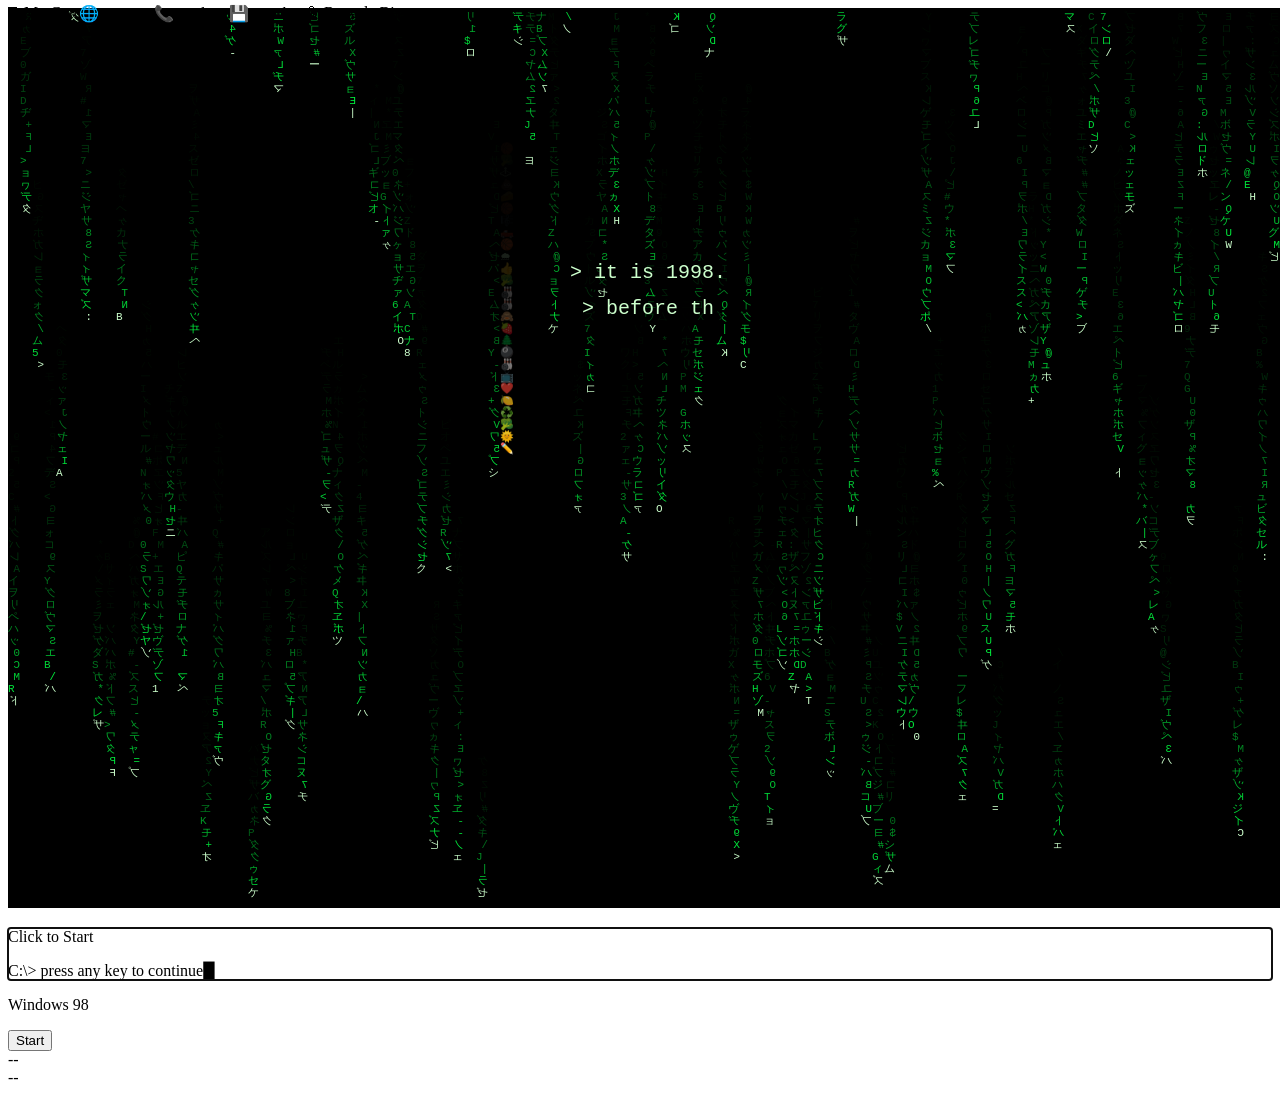
==== commit 442fee11: "chore: index.html already in production bundle state" ====
--- a/index.html
+++ b/index.html
@@ -5,30 +5,8 @@
   <meta name="viewport" content="width=device-width, initial-scale=1.0">
   <title>Atsushi's PC</title>
   <link rel="icon" type="image/x-icon" href="/favicon.ico">
-  <!-- ============================================================
-       STYLESHEETS — load order is meaningful, do not reorder
-       See CLAUDE.md > Script Load Order for full dependency map
-       ============================================================ -->
-
-  <!-- [1] Desktop chrome: Win98 window frames, taskbar, icons, menus -->
-  <link rel="stylesheet" href="css/win98.css">
-
-  <!-- [2] NetEscape browser: base chrome + 6 page-specific sheets
-       All must load before netescape.js renders any page -->
-  <link rel="stylesheet" href="css/netescape-base.css">
-  <link rel="stylesheet" href="css/netescape-home.css">
-  <link rel="stylesheet" href="css/netescape-about.css">
-  <link rel="stylesheet" href="css/netescape-thoughts.css">
-  <link rel="stylesheet" href="css/netescape-projects.css">
-  <link rel="stylesheet" href="css/netescape-guestbook.css">
-  <link rel="stylesheet" href="css/netescape-resume.css">
-
-  <!-- [3] Boot sequence: gate screen, matrix rain, CRT, POST -->
-  <link rel="stylesheet" href="css/boot.css">
-
-  <!-- [4] App-specific styles -->
-  <link rel="stylesheet" href="css/winamp.css">
-  <link rel="stylesheet" href="css/minesweeper.css">
+  <!-- PRODUCTION: bundled CSS (built by deploy.sh, not in git) -->
+  <link rel="stylesheet" href="dist/bundle.css">
   <script defer src="https://cloud.umami.is/script.js"
     data-website-id="d26f2f30-ead0-4092-b7c5-99afac8eda72"></script>
 </head>
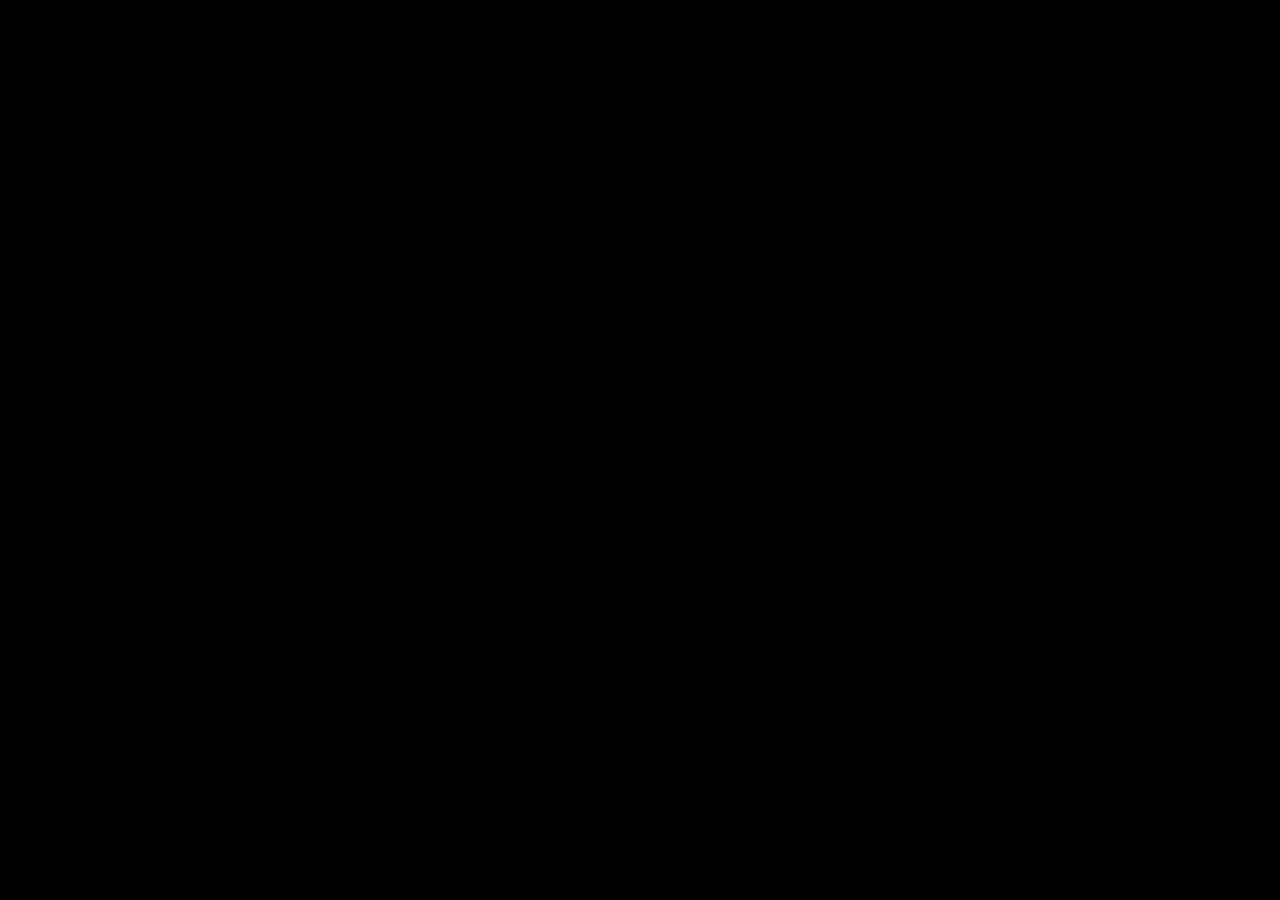
==== commit 7e596252: "feat: Phone Dialer app — DTMF tones + always-busy dial gag Adds a fully functional Phone Dialer unde" ====
--- a/index.html
+++ b/index.html
@@ -4,69 +4,69 @@
   <meta charset="UTF-8">
   <meta name="viewport" content="width=device-width, initial-scale=1.0">
   <title>Atsushi's PC</title>
-  <link rel="icon" type="image/x-icon" href="/favicon.ico">
-  <!-- PRODUCTION: bundled CSS (built by deploy.sh, not in git) -->
-  <link rel="stylesheet" href="dist/bundle.css">
-  <script defer src="https://cloud.umami.is/script.js"
-    data-website-id="d26f2f30-ead0-4092-b7c5-99afac8eda72"></script>
+
+  <!-- ============================================================
+       STYLESHEETS
+       win98.css first — defines base Win98 shell variables + resets.
+       App-specific sheets follow in load order.
+  ============================================================ -->
+  <link rel="stylesheet" href="css/win98.css">
+  <link rel="stylesheet" href="css/netescape-base.css">
+  <link rel="stylesheet" href="css/netescape-home.css">
+  <link rel="stylesheet" href="css/netescape-about.css">
+  <link rel="stylesheet" href="css/netescape-thoughts.css">
+  <link rel="stylesheet" href="css/netescape-projects.css">
+  <link rel="stylesheet" href="css/netescape-guestbook.css">
+  <link rel="stylesheet" href="css/netescape-resume.css">
+  <link rel="stylesheet" href="css/boot.css">
+  <link rel="stylesheet" href="css/winamp.css">
+  <link rel="stylesheet" href="css/minesweeper.css">
+
+  <!-- Umami analytics — production only, no tracking in dev -->
+  <script defer src="https://cloud.umami.is/script.js" data-website-id="3a3a0d9e-3a74-44f6-819e-e30db61a8d1a"></script>
 </head>
 <body>
 
   <!-- Gate screen: Matrix rain + Click to Start prompt -->
   <div id="gate-screen" aria-label="System startup screen">
     <canvas id="matrix-canvas" aria-hidden="true"></canvas>
-    <div id="gate-prompt"
-         role="button"
-         tabindex="0"
-         aria-label="Click or press any key to start Atsushi's PC">
+    <div id="gate-prompt" role="button" tabindex="0" aria-label="Click or press any key to start Atsushi's PC">
       <p id="gate-label">Click to Start</p>
-      <p id="gate-terminal">C:\&gt; press any key to continue<span
-        id="gate-cursor"
-        aria-hidden="true">█</span></p>
+      <p id="gate-terminal">C:\&gt; press any key to continue<span id="gate-cursor" aria-hidden="true">█</span></p>
     </div>
   </div>
 
   <!-- Win98 boot screen: navy background, logo text, progress bar -->
-  <div id="boot-screen" class="boot-screen--hidden"
-       role="status" aria-label="Loading Windows 98" aria-live="polite">
+  <div id="boot-screen" class="boot-screen--hidden" role="status" aria-label="Loading Windows 98" aria-live="polite">
     <p id="boot-logo-text" aria-hidden="true">Windows 98</p>
-    <div id="boot-progress-track"
-         role="progressbar"
-         aria-valuenow="0" aria-valuemin="0" aria-valuemax="100"
-         aria-label="Windows 98 loading progress"></div>
+    <div id="boot-progress-track" role="progressbar" aria-valuenow="0" aria-valuemin="0" aria-valuemax="100" aria-label="Windows 98 loading progress"></div>
   </div>
 
   <!-- Five-screen boot sequence — POST, IBS Splash, DOS Log, WinDoors Logo, Desktop Arrival -->
-  <div id="boot-sequence" class="boot-sequence--hidden"
-       role="status" aria-live="polite" aria-label="System boot sequence"></div>
+  <div id="boot-sequence" class="boot-sequence--hidden" role="status" aria-live="polite" aria-label="System boot sequence"></div>
 
   <!-- Desktop shell — shown after boot sequence completes -->
   <div id="desktop" class="desktop--hidden">
 
     <!-- Desktop icons -->
     <div id="desktop-icons" aria-label="Desktop">
-      <div class="desktop-icon" data-app="my-computer"
-           tabindex="0" role="button" aria-label="My Computer">
+      <div class="desktop-icon" data-app="my-computer" tabindex="0" role="button" aria-label="My Computer">
         <span class="desktop-icon__img" aria-hidden="true">🖥</span>
         <span class="desktop-icon__label">My Computer</span>
       </div>
-      <div class="desktop-icon" data-app="netescape"
-           tabindex="0" role="button" aria-label="NetEscape">
+      <div class="desktop-icon" data-app="netescape" tabindex="0" role="button" aria-label="NetEscape">
         <span class="desktop-icon__img" aria-hidden="true">🌐</span>
         <span class="desktop-icon__label">NetEscape</span>
       </div>
-      <div class="desktop-icon" data-app="dialup"
-           tabindex="0" role="button" aria-label="Dial-Up Networking">
+      <div class="desktop-icon" data-app="dialup" tabindex="0" role="button" aria-label="Dial-Up Networking">
         <span class="desktop-icon__img" aria-hidden="true">📞</span>
         <span class="desktop-icon__label">Dial-Up Networking</span>
       </div>
-      <div class="desktop-icon" data-app="resume-exe"
-           tabindex="0" role="button" aria-label="resume_FINAL_v3.exe">
+      <div class="desktop-icon" data-app="resume-exe" tabindex="0" role="button" aria-label="resume_FINAL_v3.exe">
         <span class="desktop-icon__img" aria-hidden="true">💾</span>
         <span class="desktop-icon__label">resume_FINAL_v3.exe</span>
       </div>
-      <div class="desktop-icon" data-app="recycle-bin"
-           tabindex="0" role="button" aria-label="Recycle Bin">
+      <div class="desktop-icon" data-app="recycle-bin" tabindex="0" role="button" aria-label="Recycle Bin">
         <span class="desktop-icon__img" aria-hidden="true">🗑</span>
         <span class="desktop-icon__label">Recycle Bin</span>
       </div>
@@ -87,34 +87,30 @@
       <div id="system-tray" aria-label="System tray">
         <span id="taskbar-clock" aria-live="polite" aria-label="System clock"></span>
       </div>
-      <div id="taskbar-ram"
-           aria-label="RAM usage"
-           aria-live="polite">--</div>
-      <div id="taskbar-weather"
-           aria-label="Current weather"
-           aria-live="polite">--</div>
+      <div id="taskbar-ram" aria-label="RAM usage" aria-live="polite">--</div>
+      <div id="taskbar-weather" aria-label="Current weather" aria-live="polite">--</div>
       <div id="taskbar-windows" role="group" aria-label="Open windows"></div>
     </div>
 
   </div>
 
+  <!-- Scripts — load order is strict. See CLAUDE.md. -->
+  <!-- win98-timing.js MUST be first. -->
   <script src="js/win98-timing.js"></script>
-  <script src="js/taskbar.js"></script>
-  <script src="js/desktop.js"></script>
-  <script src="js/netescape.js"></script>
-  <script src="js/apps/winamp.js"></script>
-  <script src="js/apps/calculator.js"></script>
-  <script src="js/apps/notepad.js"></script>
-  <script src="js/apps/minesweeper.js"></script>
-  <script src="js/apps/system-properties.js"></script>
-  <script src="js/apps/screensaver.js"></script>
-  <script src="js/apps/diskcleanup.js"></script>
-  <script src="js/widgets.js"></script>
   <script src="js/boot-scene.js"></script>
   <script src="js/boot.js"></script>
-  <script>
-    window.APC.boot.init();
-  </script>
+  <script src="js/desktop.js"></script>
+  <script src="js/taskbar.js"></script>
+  <script src="js/netescape.js"></script>
+  <script src="js/widgets.js"></script>
+  <script src="js/winamp.js"></script>
+  <script src="js/notepad.js"></script>
+  <script src="js/minesweeper.js"></script>
+  <script src="js/diskcleanup.js"></script>
+  <script src="js/screensaver.js"></script>
+  <script src="js/system-properties.js"></script>
+  <script src="js/phonedialer.js"></script>
+  <script src="js/main.js"></script>
 
 </body>
 </html>
--- a/css/win98.css
+++ b/css/win98.css
@@ -0,0 +1,1692 @@
+/* ============================================================
+   win98.css — Windows 98 desktop chrome
+   Rules: no border-radius, no flex/grid, no CSS variables for
+   chrome colors, no external fonts. Float/absolute/tables only.
+   linear-gradient used only for titlebar — purely visual, not layout.
+   ============================================================ */
+
+/* ---------------------------------------------------------------
+   Desktop
+--------------------------------------------------------------- */
+
+#desktop {
+  position: fixed;
+  top: 0;
+  left: 0;
+  right: 0;
+  bottom: 0;
+  background: #008080;
+  overflow: hidden;
+}
+
+/* ---------------------------------------------------------------
+   Desktop icons
+--------------------------------------------------------------- */
+
+#desktop-icons {
+  position: absolute;
+  top: 0;
+  left: 0;
+  right: 0;
+  bottom: 28px;
+}
+
+.desktop-icon {
+  position: absolute;
+  width: 64px;
+  text-align: center;
+  cursor: default;
+  padding: 4px;
+}
+
+/* Icon positions managed by initIconDrag JS — nth-child overrides removed */
+
+.desktop-icon__img {
+  display: block;
+  font-size: 32px;
+  line-height: 1;
+  width: 32px;
+  height: 32px;
+  margin: 0 auto 4px;
+  /* Emoji font stack — required on Linux where system sans-serif lacks color emoji */
+  font-family: 'Noto Color Emoji', 'Segoe UI Emoji', 'Apple Color Emoji', sans-serif;
+}
+
+.desktop-icon__label {
+  display: block;
+  font-family: 'MS Sans Serif', Tahoma, sans-serif;
+  font-size: 11px;
+  color: #FFFFFF;
+  /* Black drop-shadow for legibility on teal desktop */
+  text-shadow: 1px 1px 0 #000000;
+  word-break: break-word;
+  line-height: 1.3;
+}
+
+/* Selected state: navy highlight behind icon + label */
+.desktop-icon--selected .desktop-icon__img {
+  outline: 1px dotted #FFFFFF;
+  background: #000080;
+}
+
+.desktop-icon--selected .desktop-icon__label {
+  background: #000080;
+  color: #FFFFFF;
+}
+
+/* ---------------------------------------------------------------
+   Taskbar — float-only layout:
+   start button floats left, system tray floats right,
+   taskbar-windows fills remaining space via overflow:hidden BFC.
+--------------------------------------------------------------- */
+
+#taskbar {
+  position: absolute;
+  bottom: 0;
+  left: 0;
+  right: 0;
+  height: 28px;
+  background: #C0C0C0;
+  border-top: 2px solid #FFFFFF;
+  /* Contain floated children */
+  overflow: hidden;
+  /* Above windows, below start menu */
+  z-index: 999;
+}
+
+#start-button {
+  float: left;
+  height: 22px;
+  margin: 3px 2px;
+  padding: 0 8px 0 6px;
+  background: #C0C0C0;
+  font-family: 'MS Sans Serif', Tahoma, sans-serif;
+  font-size: 11px;
+  font-weight: bold;
+  border: 2px solid;
+  border-color: #FFFFFF #808080 #808080 #FFFFFF;
+  cursor: pointer;
+  /* Sharp corners — no border-radius */
+}
+
+#start-button:active {
+  border-color: #808080 #FFFFFF #FFFFFF #808080;
+  /* Simulate press: shift content 1px down-right */
+  padding: 1px 7px 0 7px;
+}
+
+#start-button:focus {
+  outline: 1px dotted #000000;
+  outline-offset: -4px;
+}
+
+/* Windows buttons for open/minimized windows */
+#taskbar-windows {
+  /* overflow:hidden creates a BFC that fills remaining width
+     between the floated start button and floated system tray */
+  overflow: hidden;
+  height: 28px;
+  padding: 3px 2px;
+}
+
+.taskbar-btn {
+  float: left;
+  height: 22px;
+  max-width: 160px;
+  min-width: 80px;
+  padding: 0 8px;
+  margin-right: 2px;
+  background: #C0C0C0;
+  font-family: 'MS Sans Serif', Tahoma, sans-serif;
+  font-size: 11px;
+  text-align: left;
+  white-space: nowrap;
+  overflow: hidden;
+  text-overflow: ellipsis;
+  border: 2px solid;
+  border-color: #FFFFFF #808080 #808080 #FFFFFF;
+  cursor: pointer;
+}
+
+.taskbar-btn:active,
+.taskbar-btn--active {
+  border-color: #808080 #FFFFFF #FFFFFF #808080;
+  padding: 1px 7px 0 9px;
+}
+
+.taskbar-btn--minimized {
+  font-style: italic;
+  color: #808080;
+}
+
+/* System tray — floated right, inset border, contains clock */
+#system-tray {
+  float: right;
+  height: 22px;
+  margin: 3px 2px;
+  padding: 0 6px;
+  /* min-width prevents float collapse before renderClock() sets the clock text,
+     which would break the BFC layout of #taskbar-windows */
+  min-width: 56px;
+  border: 1px solid;
+  /* Inset/sunken border: reverse of raised */
+  border-color: #808080 #FFFFFF #FFFFFF #808080;
+}
+
+#taskbar-clock {
+  display: block;
+  font-family: 'MS Sans Serif', Tahoma, sans-serif;
+  font-size: 11px;
+  /* 22px tray height − 2px border top/bottom = 20px inner; center text */
+  line-height: 20px;
+  white-space: nowrap;
+  color: #000000;
+}
+
+/* Weather and RAM widgets — match system-tray inset style */
+#taskbar-weather,
+#taskbar-ram {
+  float: right;
+  height: 22px;
+  margin: 3px 2px;
+  padding: 0 6px;
+  border: 1px solid;
+  /* Inset/sunken border: same as system tray */
+  border-color: #808080 #FFFFFF #FFFFFF #808080;
+  font-family: 'MS Sans Serif', Tahoma, sans-serif;
+  font-size: 11px;
+  /* 22px height − 2px border = 20px inner; center text */
+  line-height: 20px;
+  white-space: nowrap;
+  color: #000000;
+}
+
+/* ---------------------------------------------------------------
+   Start menu — full Win98 implementation
+   z-index 5000: above taskbar (999), context menu (2000),
+   msgbox overlay (2999), tray popup (4000).
+--------------------------------------------------------------- */
+
+#start-menu {
+  position: absolute;
+  bottom: 28px;
+  left: 0;
+  /* Banner (22px) + items area: total ~240px */
+  width: 240px;
+  background: #C0C0C0;
+  border: 2px solid;
+  border-color: #FFFFFF #808080 #808080 #FFFFFF;
+  outline: 1px solid #000000;
+  z-index: 5000;
+  display: none;
+  /* overflow: visible so submenus can extend outside menu bounds */
+  overflow: visible;
+}
+
+#start-menu.start-menu--open {
+  display: block;
+}
+
+/* Left gradient banner — "WinDoors 98" vertical text */
+.start-menu__banner {
+  position: absolute;
+  left: 0;
+  top: 0;
+  bottom: 0;
+  width: 22px;
+  background: linear-gradient(to top, #000080, #1084D0);
+  overflow: hidden;
+}
+
+.start-menu__banner-text {
+  display: block;
+  font-family: 'MS Sans Serif', Tahoma, sans-serif;
+  font-size: 16px;
+  font-weight: bold;
+  color: #FFFFFF;
+  /* Vertical text: writing-mode + rotate for bottom-up reading order */
+  writing-mode: vertical-rl;
+  transform: rotate(180deg);
+  white-space: nowrap;
+  letter-spacing: 2px;
+  position: absolute;
+  bottom: 6px;
+  left: 2px;
+}
+
+/* Items container — occupies space to the right of the banner */
+.start-menu__items {
+  margin-left: 22px;
+  padding: 2px 0;
+}
+
+/* Individual menu item */
+.start-menu__item {
+  position: relative;  /* anchor for .start-menu__submenu absolute positioning */
+  display: block;
+  padding: 4px 20px 4px 4px;
+  font-family: 'MS Sans Serif', Tahoma, sans-serif;
+  font-size: 11px;
+  color: #000000;
+  cursor: default;
+  white-space: nowrap;
+  overflow: visible;
+  /* Sharp corners — no border-radius */
+}
+
+.start-menu__item:hover,
+.start-menu__item:focus,
+.start-menu__item--open {
+  background: #000080;
+  color: #FFFFFF;
+  outline: none;
+}
+
+.start-menu__item--disabled {
+  color: #808080;
+}
+
+.start-menu__item--disabled:hover,
+.start-menu__item--disabled:focus {
+  background: none;
+  color: #808080;
+  cursor: default;
+}
+
+.start-menu__item-icon {
+  display: inline-block;
+  width: 20px;
+  font-size: 13px;
+  text-align: center;
+  vertical-align: middle;
+  margin-right: 4px;
+}
+
+.start-menu__item-label {
+  vertical-align: middle;
+}
+
+/* Submenu arrow — absolute right edge of item */
+.start-menu__item-arrow {
+  position: absolute;
+  right: 4px;
+  top: 50%;
+  margin-top: -5px;
+  font-size: 9px;
+  line-height: 1;
+}
+
+/* Win98 double-line separator */
+.start-menu__separator {
+  height: 0;
+  border: none;
+  border-top: 1px solid #808080;
+  border-bottom: 1px solid #FFFFFF;
+  margin: 2px 4px;
+}
+
+/* Cascading submenu — pops out to the right of the parent item */
+.start-menu__submenu {
+  display: none;
+  position: absolute;
+  left: 100%;
+  top: -4px;
+  background: #C0C0C0;
+  border: 2px solid;
+  border-color: #FFFFFF #808080 #808080 #FFFFFF;
+  outline: 1px solid #000000;
+  min-width: 160px;
+  /* Above the main menu */
+  z-index: 5001;
+  padding: 2px 0;
+}
+
+.start-menu__submenu--open {
+  display: block;
+}
+
+/* Submenu item — same style as top-level items */
+.start-menu__submenu-item {
+  display: block;
+  padding: 4px 20px 4px 4px;
+  font-family: 'MS Sans Serif', Tahoma, sans-serif;
+  font-size: 11px;
+  color: #000000;
+  cursor: default;
+  white-space: nowrap;
+  overflow: hidden;
+  text-overflow: ellipsis;
+  max-width: 240px;
+}
+
+.start-menu__submenu-item:hover,
+.start-menu__submenu-item:focus {
+  background: #000080;
+  color: #FFFFFF;
+  outline: none;
+}
+
+.start-menu__submenu-item--empty {
+  color: #808080;
+}
+
+.start-menu__submenu-item--empty:hover,
+.start-menu__submenu-item--empty:focus {
+  background: none;
+  color: #808080;
+  cursor: default;
+}
+
+/* Cascade item — anchors its sub-submenu and allows visual overflow */
+.start-menu__submenu-item--has-submenu {
+  position: relative;
+  overflow: visible;
+}
+
+/* Pull sub-submenu up to align its top edge with the parent submenu container.
+   Compensates for submenu top-padding (2px) + top-border (2px) accumulated
+   per nesting level. Without this each cascade level drops ~4px causing
+   diagonal travel to fail — user must move down to reach the next level. */
+.start-menu__submenu-item--has-submenu > .start-menu__submenu {
+  top: -4px;
+}
+
+/* Sub-submenu (Accessories level) — pulled 4px left to eliminate the
+   gap between Programs submenu border and Accessories submenu edge.
+   Without this the mouse falls into the gap during diagonal travel. */
+.start-menu__submenu-item--has-submenu > .start-menu__submenu {
+  left: calc(100% - 4px);
+}
+
+/* Highlights the cascade item while its sub-submenu is open */
+.start-menu__submenu-item--open {
+  background: #000080;
+  color: #FFFFFF;
+  outline: none;
+}
+
+/* ---------------------------------------------------------------
+   Shut Down dialog — extends win98-msgbox styles
+--------------------------------------------------------------- */
+
+.win98-msgbox--shutdown {
+  width: 320px;
+  margin-left: -160px;
+}
+
+.shutdown-prompt {
+  width: 100%;
+  border-collapse: collapse;
+  margin-bottom: 12px;
+}
+
+.shutdown-prompt__icon {
+  width: 40px;
+  vertical-align: top;
+  font-size: 28px;
+  line-height: 1;
+  padding-right: 8px;
+}
+
+.shutdown-prompt__text {
+  vertical-align: middle;
+  font-family: 'MS Sans Serif', Tahoma, sans-serif;
+  font-size: 11px;
+  color: #000000;
+}
+
+.shutdown-radios {
+  margin: 8px 0 16px 12px;
+}
+
+.shutdown-radio-row {
+  margin-bottom: 6px;
+}
+
+.shutdown-radio {
+  vertical-align: middle;
+  margin-right: 6px;
+}
+
+.shutdown-radio-label {
+  font-family: 'MS Sans Serif', Tahoma, sans-serif;
+  font-size: 11px;
+  color: #000000;
+  vertical-align: middle;
+  cursor: default;
+}
+
+/* Button row for dialogs with multiple buttons */
+.win98-msgbox__btnrow {
+  text-align: center;
+  padding: 4px 0 0;
+}
+
+.win98-msgbox__btnrow .win98-msgbox__ok {
+  margin: 0 4px;
+}
+
+/* ---------------------------------------------------------------
+   Window layer container
+--------------------------------------------------------------- */
+
+#window-layer {
+  position: absolute;
+  top: 0;
+  left: 0;
+  right: 0;
+  bottom: 28px;
+  /* overflow: visible — windows may extend to edges */
+  /* Transparent container must not swallow clicks destined for desktop icons */
+  pointer-events: none;
+}
+
+/* ---------------------------------------------------------------
+   Win98 window shell
+--------------------------------------------------------------- */
+
+.win98-window {
+  position: absolute;
+  background: #C0C0C0;
+  pointer-events: auto;
+  /* 2px raised inner border */
+  border: 2px solid;
+  border-color: #FFFFFF #808080 #808080 #FFFFFF;
+  /* 1px black outer border */
+  outline: 1px solid #000000;
+  min-width: 200px;
+  min-height: 80px;
+  /* box-sizing: border-box so style.width/height match offsetWidth/Height */
+  box-sizing: border-box;
+}
+
+/* Inactive (unfocused) — titlebar turns gray, handled via child rule */
+.win98-window--inactive .win98-window__titlebar {
+  background: #808080;
+}
+
+/* ---------------------------------------------------------------
+   Resize handles — 8 directions, transparent, z-index below titlebar
+--------------------------------------------------------------- */
+
+.win98-window__resize {
+  position: absolute;
+  z-index: 5;
+  /* Transparent — cursor change signals resize zone */
+}
+
+/* Corner handles: 8×8 px */
+.win98-window__resize--nw { top: 0;    left: 0;    width: 8px;  height: 8px;  cursor: nw-resize; }
+.win98-window__resize--ne { top: 0;    right: 0;   width: 8px;  height: 8px;  cursor: ne-resize; }
+.win98-window__resize--sw { bottom: 0; left: 0;    width: 8px;  height: 8px;  cursor: sw-resize; }
+.win98-window__resize--se { bottom: 0; right: 0;   width: 8px;  height: 8px;  cursor: se-resize; }
+
+/* Edge handles: 4px thick strips between corners */
+.win98-window__resize--n { top: 0;    left: 8px;   right: 8px;   height: 4px; cursor: n-resize; }
+.win98-window__resize--s { bottom: 0; left: 8px;   right: 8px;   height: 4px; cursor: s-resize; }
+.win98-window__resize--w { top: 8px;  left: 0;     width: 4px;  bottom: 8px;  cursor: w-resize; }
+.win98-window__resize--e { top: 8px;  right: 0;    width: 4px;  bottom: 8px;  cursor: e-resize; }
+
+/* ---------------------------------------------------------------
+   Titlebar
+--------------------------------------------------------------- */
+
+.win98-window__titlebar {
+  position: relative;
+  /* z-index above resize handles (5), so NW/N/NE handles don't steal clicks */
+  z-index: 10;
+  height: 18px;
+  padding: 2px;
+  /* linear-gradient: the one intentional modern CSS property in Win98 chrome.
+     Required for period-authentic navy-to-blue titlebar gradient. */
+  background: linear-gradient(to right, #000080, #1084D0);
+  cursor: default;
+}
+
+/* Title text — reserves right-side space for control buttons */
+.win98-window__title {
+  display: block;
+  color: #FFFFFF;
+  font-family: 'MS Sans Serif', Tahoma, sans-serif;
+  font-size: 11px;
+  font-weight: bold;
+  line-height: 14px;
+  white-space: nowrap;
+  overflow: hidden;
+  /* Reserve space for three 16px buttons + 2px margins each = ~60px */
+  padding-right: 60px;
+}
+
+/* Control buttons — absolute positioned top-right of titlebar */
+.win98-window__controls {
+  position: absolute;
+  top: 2px;
+  right: 2px;
+}
+
+.win98-window__btn {
+  display: inline-block;
+  width: 16px;
+  height: 14px;
+  background: #C0C0C0;
+  border: 1px solid;
+  border-color: #FFFFFF #808080 #808080 #FFFFFF;
+  font-family: 'MS Sans Serif', Tahoma, sans-serif;
+  font-size: 9px;
+  line-height: 12px;
+  text-align: center;
+  vertical-align: top;
+  cursor: pointer;
+  padding: 0;
+  margin-left: 2px;
+}
+
+.win98-window__btn:active {
+  border-color: #808080 #FFFFFF #FFFFFF #808080;
+  padding-top: 1px;
+  padding-left: 1px;
+}
+
+.win98-window__btn:focus {
+  outline: 1px dotted #000000;
+  outline-offset: -2px;
+}
+
+/* ---------------------------------------------------------------
+   Window content area
+--------------------------------------------------------------- */
+
+.win98-window__content {
+  background: #FFFFFF;
+  overflow: auto;
+  /* Height set by JS: window height − 22px titlebar (18 + 2+2 padding) */
+}
+
+/* ---------------------------------------------------------------
+   My Computer — file explorer layout
+   Float-based: icons float left inside the icon area.
+--------------------------------------------------------------- */
+
+.explorer-path {
+  background: #C0C0C0;
+  border-bottom: 1px solid #808080;
+  padding: 2px 6px;
+  font-family: 'MS Sans Serif', Tahoma, sans-serif;
+  font-size: 11px;
+  line-height: 18px;
+  height: 18px;
+  white-space: nowrap;
+  overflow: hidden;
+}
+
+.explorer-icons {
+  padding: 8px;
+  overflow: hidden;
+}
+
+.explorer-icon {
+  float: left;
+  width: 72px;
+  text-align: center;
+  cursor: default;
+  padding: 4px;
+}
+
+.explorer-icon__img {
+  display: block;
+  font-size: 32px;
+  line-height: 1;
+  width: 32px;
+  height: 32px;
+  margin: 0 auto 4px;
+}
+
+.explorer-icon__label {
+  display: block;
+  font-family: 'MS Sans Serif', Tahoma, sans-serif;
+  font-size: 11px;
+  color: #000000;
+  word-break: break-word;
+  line-height: 1.3;
+}
+
+.explorer-icon--selected .explorer-icon__img {
+  outline: 1px dotted #000000;
+  background: #000080;
+}
+
+.explorer-icon--selected .explorer-icon__label {
+  background: #000080;
+  color: #FFFFFF;
+}
+
+.explorer-clear {
+  clear: both;
+}
+
+/* ---------------------------------------------------------------
+   Notepad — README.txt content area
+--------------------------------------------------------------- */
+
+.notepad-content {
+  display: block;
+  width: 100%;
+  height: 100%;
+  margin: 0;
+  padding: 4px 8px;
+  box-sizing: border-box;
+  background: #FFFFFF;
+  color: #000000;
+  font-family: 'Courier New', monospace;
+  font-size: 11px;
+  line-height: 1.5;
+  white-space: pre;
+  overflow: auto;
+}
+
+/* ---------------------------------------------------------------
+   Calculator — troll mini-app
+--------------------------------------------------------------- */
+
+.calculator-app {
+  background: #C0C0C0;
+  height: 100%;
+  text-align: center;
+  padding-top: 48px;
+  box-sizing: border-box;
+}
+
+.calculator-app__loading {
+  font-family: 'MS Sans Serif', Tahoma, sans-serif;
+  font-size: 11px;
+  color: #000000;
+  margin: 0;
+}
+
+.calculator-app__troll {
+  font-family: 'MS Sans Serif', Tahoma, sans-serif;
+  font-size: 14px;
+  font-weight: bold;
+  color: #000000;
+  margin: 0;
+}
+
+/* ---------------------------------------------------------------
+   Desktop right-click context menu
+--------------------------------------------------------------- */
+
+.desktop-context-menu {
+  position: fixed;
+  z-index: 2000;
+  background: #C0C0C0;
+  border: 2px solid;
+  border-color: #FFFFFF #808080 #808080 #FFFFFF;
+  outline: 1px solid #000000;
+  min-width: 160px;
+  padding: 2px 0;
+}
+
+.desktop-context-menu__item {
+  display: block;
+  width: 100%;
+  background: none;
+  border: none;
+  padding: 3px 20px 3px 24px;
+  text-align: left;
+  font-family: 'MS Sans Serif', Tahoma, sans-serif;
+  font-size: 11px;
+  color: #000000;
+  cursor: default;
+  white-space: nowrap;
+  box-sizing: border-box;
+}
+
+.desktop-context-menu__item:hover,
+.desktop-context-menu__item:focus {
+  background: #000080;
+  color: #FFFFFF;
+  outline: none;
+}
+
+.desktop-context-menu__sep {
+  height: 0;
+  border: none;
+  border-top: 1px solid #808080;
+  border-bottom: 1px solid #FFFFFF;
+  margin: 2px 4px;
+}
+
+/* ---------------------------------------------------------------
+   Win98 message box (modal dialog — used by Arrange Icons)
+--------------------------------------------------------------- */
+
+.win98-msgbox-overlay {
+  position: fixed;
+  top: 0;
+  left: 0;
+  right: 0;
+  bottom: 0;
+  z-index: 2999;
+}
+
+.win98-msgbox {
+  position: absolute;
+  top: 50%;
+  left: 50%;
+  /* Negative margins = half of width (280px) and estimated height (100px) */
+  margin-top: -50px;
+  margin-left: -140px;
+  width: 280px;
+  background: #C0C0C0;
+  border: 2px solid;
+  border-color: #FFFFFF #808080 #808080 #FFFFFF;
+  outline: 1px solid #000000;
+}
+
+.win98-msgbox__body {
+  padding: 16px 16px 12px;
+  text-align: center;
+}
+
+.win98-msgbox__msg {
+  font-family: 'MS Sans Serif', Tahoma, sans-serif;
+  font-size: 11px;
+  color: #000000;
+  margin: 0 0 16px;
+}
+
+.win98-msgbox__ok {
+  min-width: 75px;
+  height: 23px;
+  background: #C0C0C0;
+  border: 2px solid;
+  border-color: #FFFFFF #808080 #808080 #FFFFFF;
+  font-family: 'MS Sans Serif', Tahoma, sans-serif;
+  font-size: 11px;
+  cursor: pointer;
+  padding: 0 8px;
+}
+
+.win98-msgbox__ok:active {
+  border-color: #808080 #FFFFFF #FFFFFF #808080;
+  padding-top: 1px;
+  padding-left: 9px;
+}
+
+.win98-msgbox__ok:focus {
+  outline: 1px dotted #000000;
+  outline-offset: -4px;
+}
+
+/* ---------------------------------------------------------------
+   System Properties window
+--------------------------------------------------------------- */
+
+.sysprops-content-area {
+  background: #C0C0C0;
+  overflow: hidden;
+}
+
+.sysprops-wrap {
+  padding: 6px;
+}
+
+/* Tab bar — floated tabs, cleared by inline div */
+.sysprops-tab-bar {
+  padding: 2px 0 0 2px;
+}
+
+.sysprops-tab {
+  float: left;
+  background: #C0C0C0;
+  border: 2px solid;
+  border-color: #FFFFFF #808080 #808080 #FFFFFF;
+  border-bottom: none;
+  font-family: 'MS Sans Serif', Tahoma, sans-serif;
+  font-size: 11px;
+  padding: 1px 8px;
+  margin-right: 2px;
+  cursor: default;
+  height: 20px;
+  line-height: 16px;
+  position: relative;
+}
+
+.sysprops-tab--active {
+  height: 22px;
+  top: 1px;
+  font-weight: bold;
+  z-index: 2;
+}
+
+.sysprops-tab--inactive {
+  color: #808080;
+  height: 18px;
+  top: 3px;
+}
+
+/* Panel — inset border, active tab visually sits above top border */
+.sysprops-panel {
+  border: 2px solid;
+  border-color: #808080 #FFFFFF #FFFFFF #808080;
+  background: #C0C0C0;
+  padding: 10px;
+  position: relative;
+  z-index: 1;
+}
+
+.sysprops-general {
+  width: 100%;
+  border-collapse: collapse;
+}
+
+.sysprops-general__icon {
+  vertical-align: top;
+  padding-right: 12px;
+  width: 50px;
+  text-align: center;
+  font-size: 36px;
+  line-height: 1;
+}
+
+.sysprops-general__info {
+  vertical-align: top;
+}
+
+.sysprops-general__line {
+  font-family: 'MS Sans Serif', Tahoma, sans-serif;
+  font-size: 11px;
+  color: #000000;
+  margin: 0;
+  line-height: 1.5;
+}
+
+.sysprops-general__line--bold {
+  font-weight: bold;
+}
+
+.sysprops-btnrow {
+  text-align: right;
+  padding: 8px 0 0;
+}
+
+.sysprops-btn {
+  min-width: 75px;
+  height: 23px;
+  background: #C0C0C0;
+  border: 2px solid;
+  border-color: #FFFFFF #808080 #808080 #FFFFFF;
+  font-family: 'MS Sans Serif', Tahoma, sans-serif;
+  font-size: 11px;
+  cursor: pointer;
+  padding: 0 8px;
+  margin-left: 4px;
+}
+
+.sysprops-btn:active {
+  border-color: #808080 #FFFFFF #FFFFFF #808080;
+  padding-top: 1px;
+  padding-left: 9px;
+}
+
+.sysprops-btn:focus {
+  outline: 1px dotted #000000;
+  outline-offset: -4px;
+}
+
+/* ---------------------------------------------------------------
+   System Properties — purple titlebar + no-resize override
+   win98-window--sysprops is added by desktop.js after createWindow.
+   Resize handles are present in the DOM but hidden by CSS.
+--------------------------------------------------------------- */
+
+.win98-window--sysprops .win98-window__titlebar {
+  background: linear-gradient(to right, #7A5ACD, #4B2E83);
+}
+
+.win98-window--sysprops .win98-window__title,
+.win98-window--sysprops .win98-window__btn {
+  color: #FFFFFF;
+}
+
+.win98-window--sysprops .win98-window__btn:hover {
+  background: rgba(255, 255, 255, 0.2);
+}
+
+.win98-window--sysprops .win98-window__resize {
+  display: none;
+}
+
+/* ---------------------------------------------------------------
+   About This Machine inset box (General tab)
+--------------------------------------------------------------- */
+
+.sysprops-about-box {
+  border: 2px solid;
+  border-color: #808080 #FFFFFF #FFFFFF #808080;
+  background: #C0C0C0;
+  padding: 6px 8px;
+  margin-top: 10px;
+}
+
+.sysprops-about-box__header {
+  font-family: 'MS Sans Serif', Tahoma, sans-serif;
+  font-size: 11px;
+  font-weight: bold;
+  color: #000000;
+  margin: 0 0 4px;
+}
+
+.sysprops-about-box__line {
+  font-family: 'MS Sans Serif', Tahoma, sans-serif;
+  font-size: 11px;
+  color: #000000;
+  margin: 0;
+  line-height: 1.45;
+}
+
+/* ---------------------------------------------------------------
+   Device Manager — radio buttons, device tree
+--------------------------------------------------------------- */
+
+.sysprops-radio-row {
+  padding: 0 0 6px;
+}
+
+.sysprops-radio-label {
+  display: block;
+  font-family: 'MS Sans Serif', Tahoma, sans-serif;
+  font-size: 11px;
+  color: #000000;
+  line-height: 1.6;
+  cursor: default;
+}
+
+.sysprops-device-tree {
+  border: 2px solid;
+  border-color: #808080 #FFFFFF #FFFFFF #808080;
+  background: #FFFFFF;
+  height: 180px;
+  overflow-y: auto;
+  font-family: 'MS Sans Serif', Tahoma, sans-serif;
+  font-size: 11px;
+  color: #000000;
+}
+
+.sysprops-device-node {
+  padding-left: 0;
+}
+
+.sysprops-device-node--child {
+  padding-left: 18px;
+}
+
+.sysprops-device-item {
+  display: block;
+  padding: 1px 4px;
+  white-space: nowrap;
+  cursor: default;
+  line-height: 1.6;
+}
+
+.sysprops-device-item:focus {
+  outline: 1px dotted #000000;
+  outline-offset: -2px;
+}
+
+.sysprops-device-item--selected {
+  background: #000080;
+  color: #FFFFFF;
+}
+
+.sysprops-device-toggle {
+  display: inline-block;
+  width: 18px;
+  font-family: 'MS Sans Serif', Tahoma, sans-serif;
+  font-size: 10px;
+  cursor: pointer;
+  color: #000000;
+}
+
+.sysprops-device-item--selected .sysprops-device-toggle {
+  color: #FFFFFF;
+}
+
+.sysprops-device-class-icon {
+  display: inline-block;
+  margin-right: 4px;
+  font-size: 12px;
+}
+
+.sysprops-device-children {
+  padding-left: 0;
+}
+
+/* Status icons — yellow ! and red × */
+
+.sysprops-status-icon {
+  display: inline-block;
+  width: 14px;
+  height: 14px;
+  line-height: 12px;
+  text-align: center;
+  font-size: 10px;
+  font-weight: bold;
+  border-radius: 0;
+  margin-right: 2px;
+  vertical-align: middle;
+}
+
+.sysprops-status-icon--warn {
+  background: #FFFF00;
+  color: #000000;
+  border: 1px solid #000000;
+}
+
+.sysprops-status-icon--err {
+  background: #FF0000;
+  color: #FFFFFF;
+  border: 1px solid #000000;
+}
+
+/* Device Manager action buttons */
+
+.sysprops-dm-btns {
+  padding-top: 6px;
+  text-align: right;
+}
+
+.sysprops-dm-btns .sysprops-btn {
+  margin-left: 4px;
+}
+
+/* ---------------------------------------------------------------
+   Hardware Profiles tab stub
+--------------------------------------------------------------- */
+
+.sysprops-hw-list {
+  border: 2px solid;
+  border-color: #808080 #FFFFFF #FFFFFF #808080;
+  background: #FFFFFF;
+  height: 120px;
+  font-family: 'MS Sans Serif', Tahoma, sans-serif;
+  font-size: 11px;
+}
+
+.sysprops-hw-item {
+  padding: 2px 6px;
+  background: #000080;
+  color: #FFFFFF;
+}
+
+/* ---------------------------------------------------------------
+   Performance tab
+--------------------------------------------------------------- */
+
+.sysprops-perf-msg {
+  font-family: 'MS Sans Serif', Tahoma, sans-serif;
+  font-size: 11px;
+  color: #000000;
+  margin: 0 0 12px;
+}
+
+.sysprops-perf-stubs {
+  text-align: right;
+}
+
+.sysprops-perf-stubs .sysprops-btn {
+  margin-left: 4px;
+}
+
+/* ---------------------------------------------------------------
+   Nested dialog overlays (Properties, Remove, Clear Queue, etc.)
+--------------------------------------------------------------- */
+
+.sysprops-nested-overlay {
+  position: fixed;
+  top: 0;
+  left: 0;
+  right: 0;
+  bottom: 0;
+  z-index: 3500;
+  display: -ms-flexbox;
+  display: flex;
+  -ms-flex-align: center;
+  align-items: center;
+  -ms-flex-pack: center;
+  justify-content: center;
+  background: transparent;
+}
+
+.sysprops-nested-dialog {
+  background: #C0C0C0;
+  border: 2px solid;
+  border-color: #FFFFFF #808080 #808080 #FFFFFF;
+  min-width: 280px;
+  max-width: 420px;
+  font-family: 'MS Sans Serif', Tahoma, sans-serif;
+  font-size: 11px;
+}
+
+.sysprops-nested-dialog--props {
+  min-width: 360px;
+}
+
+.sysprops-nested-dialog__body {
+  padding: 10px 12px 8px;
+}
+
+.sysprops-nested-dialog__msg {
+  font-family: 'MS Sans Serif', Tahoma, sans-serif;
+  font-size: 11px;
+  color: #000000;
+  margin: 0 0 12px;
+  line-height: 1.5;
+}
+
+/* ---------------------------------------------------------------
+   Properties dialog panes (field rows, status box, driver row)
+--------------------------------------------------------------- */
+
+.sysprops-props-field {
+  display: block;
+  font-family: 'MS Sans Serif', Tahoma, sans-serif;
+  font-size: 11px;
+  color: #000000;
+  margin-bottom: 4px;
+  line-height: 1.5;
+}
+
+.sysprops-props-field--disabled {
+  color: #808080;
+}
+
+.sysprops-props-field__label {
+  font-weight: bold;
+  margin-right: 4px;
+}
+
+.sysprops-props-field__value {
+  color: #000000;
+}
+
+.sysprops-props-status-box {
+  border: 2px solid;
+  border-color: #808080 #FFFFFF #FFFFFF #808080;
+  background: #FFFFFF;
+  padding: 4px 6px;
+  margin-top: 6px;
+  min-height: 60px;
+}
+
+.sysprops-props-status-label {
+  font-family: 'MS Sans Serif', Tahoma, sans-serif;
+  font-size: 11px;
+  font-weight: bold;
+  color: #000000;
+  margin: 0 0 4px;
+}
+
+.sysprops-props-status-msg {
+  font-family: 'MS Sans Serif', Tahoma, sans-serif;
+  font-size: 11px;
+  color: #000000;
+  margin: 0;
+  line-height: 1.45;
+}
+
+.sysprops-props-driver-row {
+  padding-top: 8px;
+}
+
+/* ---------------------------------------------------------------
+   Clear Queue progress bar
+--------------------------------------------------------------- */
+
+.sysprops-progress-bar {
+  width: 100%;
+  height: 16px;
+  border: 2px solid;
+  border-color: #808080 #FFFFFF #FFFFFF #808080;
+  background: #FFFFFF;
+  margin-top: 8px;
+  overflow: hidden;
+}
+
+.sysprops-progress-fill {
+  height: 100%;
+  background: #000080;
+  width: 0%;
+}
+
+/* ---------------------------------------------------------------
+   Toast notification ("Removal requested — operation simulated")
+--------------------------------------------------------------- */
+
+.sysprops-toast {
+  position: fixed;
+  bottom: 36px;
+  left: 50%;
+  transform: translateX(-50%);
+  background: #FFFFCC;
+  border: 1px solid #000000;
+  padding: 4px 12px;
+  font-family: 'MS Sans Serif', Tahoma, sans-serif;
+  font-size: 11px;
+  color: #000000;
+  z-index: 6000;
+  white-space: nowrap;
+}
+
+/* ---------------------------------------------------------------
+   Desktop wallpaper variants — cycled via Change Wallpaper
+--------------------------------------------------------------- */
+
+/* Variant 1: navy + white star pattern */
+#desktop.desktop--wallpaper-stars {
+  background-color: #000033;
+  background-image: url("data:image/svg+xml,%3Csvg xmlns='http://www.w3.org/2000/svg' width='60' height='60'%3E%3Ccircle cx='10' cy='12' r='1' fill='%23FFFFFF'/%3E%3Ccircle cx='30' cy='5' r='1.5' fill='%23FFFFFF'/%3E%3Ccircle cx='50' cy='20' r='1' fill='%23FFFFFF'/%3E%3Ccircle cx='5' cy='40' r='1' fill='%23FFFFFF'/%3E%3Ccircle cx='25' cy='35' r='1.5' fill='%23FFFFFF'/%3E%3Ccircle cx='45' cy='50' r='1' fill='%23FFFFFF'/%3E%3Ccircle cx='55' cy='8' r='1' fill='%23FFFFFF'/%3E%3Ccircle cx='20' cy='55' r='1' fill='%23FFFFFF'/%3E%3C/svg%3E");
+  background-size: 60px 60px;
+  background-repeat: repeat;
+}
+
+/* Variant 2: black + matrix green binary text pattern */
+#desktop.desktop--wallpaper-ascii {
+  background-color: #000000;
+  background-image: url("data:image/svg+xml,%3Csvg xmlns='http://www.w3.org/2000/svg' width='160' height='12'%3E%3Ctext x='0' y='10' font-family='Courier New' font-size='10' fill='%2300FF41'%3E01001010 10110100 01101001%3C/text%3E%3C/svg%3E");
+  background-size: 160px 12px;
+  background-repeat: repeat;
+}
+
+/* ---------------------------------------------------------------
+   Real Win98 calculator (pre-connection path in calculator.js)
+--------------------------------------------------------------- */
+
+.calc-real {
+  background: #C0C0C0;
+  height: 100%;
+  padding: 6px;
+  box-sizing: border-box;
+  overflow: hidden;
+}
+
+/* Display — white background, sunken inset border, right-aligned number */
+.calc-real__display {
+  background: #FFFFFF;
+  border: 1px solid;
+  border-color: #808080 #FFFFFF #FFFFFF #808080;
+  padding: 2px 6px;
+  text-align: right;
+  font-family: 'MS Sans Serif', Tahoma, sans-serif;
+  font-size: 18px;
+  white-space: nowrap;
+  overflow: hidden;
+  margin-bottom: 5px;
+}
+
+/* Button grid — table layout, fills available width */
+.calc-real__grid {
+  width: 100%;
+  border-collapse: collapse;
+}
+
+/* Cell padding between buttons */
+.calc-real__td {
+  padding: 1px;
+}
+
+/* Base button — Win98 raised border, silver background */
+.calc-real__btn {
+  display: block;
+  width: 100%;
+  height: 26px;
+  background: #C0C0C0;
+  border: 2px solid;
+  border-color: #FFFFFF #808080 #808080 #FFFFFF;
+  font-family: 'MS Sans Serif', Tahoma, sans-serif;
+  font-size: 11px;
+  font-weight: bold;
+  cursor: pointer;
+  padding: 0;
+  /* Sharp corners — no border-radius */
+}
+
+.calc-real__btn:active {
+  border-color: #808080 #FFFFFF #FFFFFF #808080;
+  padding-top: 1px;
+  padding-left: 1px;
+}
+
+.calc-real__btn:focus {
+  outline: 1px dotted #000000;
+  outline-offset: -3px;
+}
+
+/* Utility buttons (C, CE) — no visual difference, kept for specificity */
+.calc-real__btn--util {
+  font-weight: bold;
+}
+
+/* Operator buttons (+, -, *, /) — no color deviation per Win98 chrome rules */
+.calc-real__btn--op {
+  font-weight: bold;
+}
+
+/* Equals button */
+.calc-real__btn--eq {
+  font-weight: bold;
+}
+
+/* ---------------------------------------------------------------
+   App launch flicker failure states  —  TEXTURE ZONE
+   Applied by desktop.js applyFlicker() after a window opens.
+   Two-phase: white flash (APP_FLICKER_MS) then blank gap (APP_FLICKER_GAP_MS).
+--------------------------------------------------------------- */
+
+/* Phase 1 — white flash: hide all app content, show white background */
+.win98-window--flicker-flash .win98-window__content {
+  background: #FFFFFF;
+}
+.win98-window--flicker-flash .win98-window__content > * {
+  visibility: hidden;
+}
+
+/* Phase 2 — blank gap: content invisible before window remounts */
+.win98-window--flicker-gap .win98-window__content {
+  visibility: hidden;
+}
+
+/* ---------------------------------------------------------------
+   System tray pop-up balloon  —  TEXTURE ZONE
+   Appears above the system tray at random intervals (90–300s).
+   Dismisses automatically after 4–6s or on close button click.
+   Positioned fixed bottom-right, above the taskbar (28px height).
+--------------------------------------------------------------- */
+
+.win98-tray-popup {
+  position: fixed;
+  bottom: 32px;
+  right: 8px;
+  width: 220px;
+  background: #C0C0C0;
+  border: 2px solid;
+  border-color: #FFFFFF #808080 #808080 #FFFFFF;
+  outline: 1px solid #000000;
+  padding: 6px 24px 6px 8px;
+  z-index: 4000;
+  overflow: hidden;
+}
+
+.win98-tray-popup__msg {
+  display: block;
+  font-family: 'MS Sans Serif', Tahoma, sans-serif;
+  font-size: 11px;
+  color: #000000;
+  line-height: 1.4;
+}
+
+.win98-tray-popup__close {
+  position: absolute;
+  top: 4px;
+  right: 4px;
+  width: 14px;
+  height: 14px;
+  background: #C0C0C0;
+  border: 1px solid;
+  border-color: #FFFFFF #808080 #808080 #FFFFFF;
+  font-family: 'MS Sans Serif', Tahoma, sans-serif;
+  font-size: 9px;
+  line-height: 12px;
+  text-align: center;
+  padding: 0;
+  cursor: pointer;
+}
+
+.win98-tray-popup__close:active {
+  border-color: #808080 #FFFFFF #FFFFFF #808080;
+  padding-top: 1px;
+  padding-left: 1px;
+}
+
+.win98-tray-popup__close:focus {
+  outline: 1px dotted #000000;
+  outline-offset: -2px;
+}
+
+/* ----------------------------------------------------------------
+   XP-style Tray Balloon
+   Exception to no-border-radius rule: balloon is XP chrome, not
+   Win98 chrome. Positioned fixed bottom-right, above taskbar.
+   CSS transition drives entry (translateY + opacity) and exit
+   (opacity only). Triangle tail is a pure-CSS pseudo-element.
+   Z-index 4000 normally; 998 during behind-taskbar glitch.
+---------------------------------------------------------------- */
+
+.tray-balloon {
+  position: fixed;
+  bottom: 40px;
+  right: 8px;
+  width: 248px;
+  background: #FFFFCC;
+  border: 1px solid #000000;
+  border-radius: 6px;
+  z-index: 4000;
+  opacity: 0;
+  transform: translateY(8px);
+  transition: opacity 150ms ease, transform 150ms ease;
+  font-family: 'MS Sans Serif', Tahoma, sans-serif;
+  font-size: 11px;
+  color: #000000;
+}
+
+.tray-balloon--visible {
+  opacity: 1;
+  transform: translateY(0);
+}
+
+.tray-balloon--exit {
+  opacity: 0;
+  transition: opacity 100ms ease;
+}
+
+/* Triangle tail pointing down toward taskbar */
+.tray-balloon::after {
+  content: '';
+  position: absolute;
+  bottom: -8px;
+  right: 16px;
+  width: 0;
+  height: 0;
+  border-left: 8px solid transparent;
+  border-right: 8px solid transparent;
+  border-top: 8px solid #000000;
+}
+
+.tray-balloon::before {
+  content: '';
+  position: absolute;
+  bottom: -7px;
+  right: 17px;
+  width: 0;
+  height: 0;
+  border-left: 7px solid transparent;
+  border-right: 7px solid transparent;
+  border-top: 7px solid #FFFFCC;
+  z-index: 1;
+}
+
+.tray-balloon__header {
+  background: linear-gradient(to right, #0A246A, #A6CAF0);
+  border-radius: 5px 5px 0 0;
+  padding: 3px 6px;
+  display: block;
+  overflow: hidden;
+}
+
+.tray-balloon__icon {
+  float: left;
+  margin-right: 4px;
+  font-size: 13px;
+  line-height: 1.3;
+}
+
+.tray-balloon__title {
+  float: left;
+  color: #FFFFFF;
+  font-weight: bold;
+  font-size: 11px;
+  line-height: 1.4;
+  white-space: nowrap;
+  overflow: hidden;
+  text-overflow: ellipsis;
+}
+
+.tray-balloon__close {
+  float: right;
+  width: 14px;
+  height: 14px;
+  background: transparent;
+  border: 1px solid transparent;
+  color: #FFFFFF;
+  font-size: 10px;
+  line-height: 12px;
+  text-align: center;
+  cursor: pointer;
+  padding: 0;
+  font-family: 'MS Sans Serif', Tahoma, sans-serif;
+}
+
+.tray-balloon__close:hover {
+  border-color: #FFFFFF;
+  background: rgba(255, 255, 255, 0.2);
+}
+
+.tray-balloon__close:focus {
+  outline: 1px dotted #FFFFFF;
+  outline-offset: -2px;
+}
+
+.tray-balloon__body {
+  display: block;
+  padding: 6px 8px 8px;
+  cursor: pointer;
+  line-height: 1.4;
+  clear: both;
+}
+
+.tray-balloon__body:hover {
+  text-decoration: underline;
+}
+
+/* -------------------------------------------------------------------------
+   Window titlebar drag affordance (P1-5)
+   cursor:move signals the titlebar is draggable.
+   Buttons inside the titlebar retain cursor:default via their own rule.
+   ------------------------------------------------------------------------- */
+
+.win98-window__titlebar {
+  cursor: move;
+}
+
+.win98-window__btn {
+  cursor: default;
+}
+
+/* -------------------------------------------------------------------------
+   Desktop icon double-click hint (P0-1)
+   Appears below icon label after a single click with no follow-up.
+   Auto-dismisses. Never interferes with click or selection state.
+   ------------------------------------------------------------------------- */
+
+.desktop-icon__hint {
+  position: absolute;
+  bottom: -20px;
+  left: 50%;
+  transform: translateX(-50%);
+  white-space: nowrap;
+  font-family: 'MS Sans Serif', Tahoma, sans-serif;
+  font-size: 10px;
+  color: #FFFFFF;
+  background: rgba(0, 0, 0, 0.75);
+  padding: 2px 6px;
+  pointer-events: none;
+  opacity: 0;
+  transition: opacity 0.15s ease;
+  z-index: 10;
+}
+
+.desktop-icon__hint--visible {
+  opacity: 1;
+}
+
+/* -------------------------------------------------------------------------
+   Guestbook resume-context banner (P0-2)
+   Shown only when arriving via resume_FINAL_v3.exe (?resume=1)
+   ------------------------------------------------------------------------- */
+
+.netescape-guestbook__resume-banner {
+  font-family: 'MS Sans Serif', Tahoma, sans-serif;
+  font-size: 11px;
+  color: #000080;
+  background: #FFF8E1;
+  border-left: 3px solid #000080;
+  padding: 6px 10px;
+  margin: 0 0 12px 0;
+  font-weight: bold;
+}
+
+/* =============================================
+   Desktop Icon Dragging
+   ============================================= */
+
+.desktop-icon--dragging {
+    opacity: 0.5;
+    cursor: move !important;
+    z-index: 9999;
+    position: absolute;
+    pointer-events: none;
+}
+
+.desktop-icon--drag-placeholder {
+    position: absolute;
+    width: 72px;
+    height: 72px;
+    border: 1px dotted #ffffff;
+    pointer-events: none;
+    z-index: 9998;
+    opacity: 0.5;
+}
+
+/* =============================================
+   Win98 modal titlebar flash — blocks clicks behind modal
+   Three rapid flashes simulate Win98 focus shake.
+   ============================================= */
+
+.win98-window__titlebar--flash {
+  background: #FFFFFF;
+}
+
+/* =============================================
+   Win98 window drag trail — RAM spike visual glitch
+   Clones dropped during drag when isRamSpiking is true.
+   Fade out via CSS animation, cleaned up by system:high_load_end.
+   ============================================= */
+
+.win98-window--trail-clone {
+  pointer-events: none;
+  opacity: 0.35;
+  animation: trail-fade 400ms ease forwards;
+}
+
+@keyframes trail-fade {
+  from { opacity: 0.35; }
+  to   { opacity: 0; }
+}
+
+/* =============================================
+   Wireframe minimize animation
+   Dotted box that animates from window to taskbar button.
+   Created and removed entirely by JS — no persistent class.
+   ============================================= */
+
+/* (no persistent CSS needed — all inline via JS wireframe div) */
--- a/css/netescape-base.css
+++ b/css/netescape-base.css
@@ -0,0 +1,534 @@
+/* ============================================================
+   netescape-base.css — NetEscape 4 chrome + dial-up modal
+   Scope: .netescape-chrome and children; .dialup-modal and children.
+   Rules: no flex/grid; absolute positioning for layer layout;
+   table for toolbar; no CSS variables (Win98 chrome colors only).
+   ============================================================ */
+
+/* ---------------------------------------------------------------
+   IE chrome root — fills .win98-window__content (height set by JS)
+--------------------------------------------------------------- */
+
+.netescape-chrome {
+  position: relative;
+  width: 100%;
+  height: 100%;
+  overflow: hidden;
+  background: #C0C0C0;
+}
+
+/* ---------------------------------------------------------------
+   Menubar — absolute at top, 20px tall
+--------------------------------------------------------------- */
+
+.netescape-chrome__menubar {
+  position: absolute;
+  top: 0;
+  left: 0;
+  right: 0;
+  height: 20px;
+  background: #C0C0C0;
+  /* Inset bottom line separating menubar from toolbar */
+  border-bottom: 1px solid #808080;
+  overflow: hidden;
+}
+
+/* Stub menu item buttons — no borders, inherit silver bg */
+.netescape-chrome__menu-item {
+  display: inline-block;
+  height: 20px;
+  background: none;
+  border: none;
+  font-family: 'MS Sans Serif', Tahoma, sans-serif;
+  font-size: 11px;
+  padding: 0 6px;
+  cursor: default;
+  vertical-align: top;
+  line-height: 20px;
+}
+
+.netescape-chrome__menu-item:hover {
+  background: #000080;
+  color: #FFFFFF;
+}
+
+.netescape-chrome__menu-item:focus {
+  outline: 1px dotted #000000;
+  outline-offset: -2px;
+}
+
+/* ---------------------------------------------------------------
+   Toolbar — absolute below menubar, 28px tall, table-based layout
+--------------------------------------------------------------- */
+
+.netescape-chrome__toolbar {
+  position: absolute;
+  top: 20px;
+  left: 0;
+  right: 0;
+  height: 28px;
+  background: #C0C0C0;
+  /* Raised bottom border — visually separates toolbar from page */
+  border-bottom: 2px solid;
+  border-bottom-color: #808080;
+  overflow: hidden;
+}
+
+/* Table fills toolbar width; address bar cell gets remaining space */
+.netescape-chrome__toolbar-table {
+  width: 100%;
+  height: 28px;
+  border-collapse: collapse;
+  table-layout: auto;
+}
+
+.netescape-chrome__toolbar-cell {
+  padding: 3px 2px;
+  vertical-align: middle;
+  white-space: nowrap;
+}
+
+/* Expand address bar column to fill remaining width */
+.netescape-chrome__toolbar-cell--addr {
+  width: 100%;
+}
+
+/* Label cell: shrink-wrap to text */
+.netescape-chrome__toolbar-cell--addr-label {
+  padding-right: 4px;
+}
+
+/* Vertical separator between nav buttons and address area */
+.netescape-chrome__toolbar-sep {
+  width: 6px;
+  border-left: 1px solid #808080;
+  border-right: 1px solid #FFFFFF;
+  padding: 0;
+}
+
+/* Navigation buttons: Back, Forward, Refresh */
+.netescape-chrome__nav-btn {
+  width: 24px;
+  height: 20px;
+  background: #C0C0C0;
+  border: 1px solid;
+  border-color: #FFFFFF #808080 #808080 #FFFFFF;
+  font-family: 'MS Sans Serif', Tahoma, sans-serif;
+  font-size: 9px;
+  line-height: 18px;
+  text-align: center;
+  padding: 0;
+  cursor: pointer;
+  vertical-align: middle;
+}
+
+.netescape-chrome__nav-btn:active {
+  border-color: #808080 #FFFFFF #FFFFFF #808080;
+  padding-top: 1px;
+  padding-left: 1px;
+}
+
+.netescape-chrome__nav-btn:focus {
+  outline: 1px dotted #000000;
+  outline-offset: -3px;
+}
+
+/* Disabled-looking nav buttons (Back/Forward stubs) */
+.netescape-chrome__nav-btn--disabled {
+  color: #808080;
+  cursor: default;
+}
+
+.netescape-chrome__nav-btn--disabled:active {
+  border-color: #FFFFFF #808080 #808080 #FFFFFF;
+  padding-top: 0;
+  padding-left: 0;
+}
+
+/* "Address" label text */
+.netescape-chrome__addr-label {
+  font-family: 'MS Sans Serif', Tahoma, sans-serif;
+  font-size: 11px;
+  color: #000000;
+  cursor: default;
+}
+
+/* Address bar input — sunken inset border */
+.netescape-chrome__address-input {
+  display: block;
+  width: 100%;
+  height: 18px;
+  background: #FFFFFF;
+  border: 1px solid;
+  /* Inset/sunken: dark top-left, light bottom-right */
+  border-color: #808080 #FFFFFF #FFFFFF #808080;
+  font-family: 'MS Sans Serif', Tahoma, sans-serif;
+  font-size: 11px;
+  color: #000000;
+  padding: 0 2px;
+  box-sizing: border-box;
+}
+
+.netescape-chrome__address-input:focus {
+  outline: none;
+  /* Keep the sunken appearance on focus — no browser focus ring */
+  border-color: #808080 #FFFFFF #FFFFFF #808080;
+}
+
+/* Go button — raised Win98 style */
+.netescape-chrome__go-btn {
+  height: 20px;
+  background: #C0C0C0;
+  border: 1px solid;
+  border-color: #FFFFFF #808080 #808080 #FFFFFF;
+  font-family: 'MS Sans Serif', Tahoma, sans-serif;
+  font-size: 11px;
+  padding: 0 8px;
+  cursor: pointer;
+  white-space: nowrap;
+  vertical-align: middle;
+}
+
+.netescape-chrome__go-btn:active {
+  border-color: #808080 #FFFFFF #FFFFFF #808080;
+  padding-top: 1px;
+  padding-left: 9px;
+}
+
+.netescape-chrome__go-btn:focus {
+  outline: 1px dotted #000000;
+  outline-offset: -3px;
+}
+
+/* ---------------------------------------------------------------
+   Page viewport — scrollable content area between toolbar and statusbar
+--------------------------------------------------------------- */
+
+.netescape-chrome__page {
+  position: absolute;
+  top: 48px;
+  left: 0;
+  right: 0;
+  /* 20px = statusbar height */
+  bottom: 20px;
+  overflow: auto;
+  background: #FFFFFF;
+}
+
+/* ---------------------------------------------------------------
+   Status bar — absolute at bottom, 20px tall, sunken inset border
+--------------------------------------------------------------- */
+
+.netescape-chrome__statusbar {
+  position: absolute;
+  bottom: 0;
+  left: 0;
+  right: 0;
+  height: 20px;
+  background: #C0C0C0;
+  border-top: 1px solid #808080;
+  overflow: hidden;
+}
+
+.netescape-chrome__status-text {
+  display: block;
+  font-family: 'MS Sans Serif', Tahoma, sans-serif;
+  font-size: 11px;
+  line-height: 18px;
+  padding: 0 4px;
+  color: #000000;
+  white-space: nowrap;
+  overflow: hidden;
+  text-overflow: ellipsis;
+}
+
+/* ---------------------------------------------------------------
+   Dial-up modal overlay — fixed, z-index 5000, above all windows
+--------------------------------------------------------------- */
+
+.dialup-modal {
+  position: fixed;
+  top: 0;
+  left: 0;
+  right: 0;
+  bottom: 0;
+  /* Transparent overlay — Win98 modals float without a backdrop */
+  z-index: 5000;
+}
+
+/* Modal window — centered via transform (display positioning, not layout) */
+.dialup-modal__win {
+  position: absolute;
+  top: 50%;
+  left: 50%;
+  transform: translate(-50%, -50%);
+  width: 280px;
+  background: #C0C0C0;
+  /* Win98 raised inner border */
+  border: 2px solid;
+  border-color: #FFFFFF #808080 #808080 #FFFFFF;
+  /* 1px black outer border */
+  outline: 1px solid #000000;
+}
+
+/* Titlebar: same gradient as .win98-window__titlebar */
+.dialup-modal__titlebar {
+  height: 18px;
+  padding: 2px;
+  background: linear-gradient(to right, #000080, #1084D0);
+}
+
+.dialup-modal__title {
+  display: block;
+  color: #FFFFFF;
+  font-family: 'MS Sans Serif', Tahoma, sans-serif;
+  font-size: 11px;
+  font-weight: bold;
+  line-height: 14px;
+  white-space: nowrap;
+  overflow: hidden;
+}
+
+/* Body: icon, phone number, status message, cancel button */
+.dialup-modal__body {
+  padding: 16px 12px 12px;
+  text-align: center;
+}
+
+.dialup-modal__icon {
+  font-size: 32px;
+  line-height: 1;
+  margin-bottom: 10px;
+}
+
+.dialup-modal__phone {
+  font-family: 'MS Sans Serif', Tahoma, sans-serif;
+  font-size: 11px;
+  margin: 0 0 8px;
+  color: #000000;
+}
+
+/* Status text: updates as steps advance — min-height prevents layout shift */
+.dialup-modal__status {
+  font-family: 'MS Sans Serif', Tahoma, sans-serif;
+  font-size: 11px;
+  margin: 0 0 14px;
+  min-height: 14px;
+  color: #000000;
+}
+
+/* Cancel button — standard Win98 dialog button */
+.dialup-modal__cancel {
+  background: #C0C0C0;
+  border: 2px solid;
+  border-color: #FFFFFF #808080 #808080 #FFFFFF;
+  font-family: 'MS Sans Serif', Tahoma, sans-serif;
+  font-size: 11px;
+  padding: 3px 0;
+  min-width: 75px;
+  cursor: pointer;
+}
+
+.dialup-modal__cancel:active {
+  border-color: #808080 #FFFFFF #FFFFFF #808080;
+  padding-top: 4px;
+  padding-left: 1px;
+}
+
+.dialup-modal__cancel:focus {
+  outline: 1px dotted #000000;
+  outline-offset: -4px;
+}
+
+/* ---------------------------------------------------------------
+   Partial-load stub page — shown for unknown / external URLs.
+   Mimics a page that started loading then froze on a 30kbps modem.
+   White background, grey placeholder bars — not NetEscape chrome.
+--------------------------------------------------------------- */
+
+.netescape-stub {
+  padding: 12px;
+  background: #FFFFFF;
+  min-height: 100%;
+  box-sizing: border-box;
+}
+
+/* Grey title bar — simulates a partial page heading */
+.netescape-stub__bar {
+  height: 18px;
+  background: #C0C0C0;
+  margin-bottom: 12px;
+}
+
+/* Container for broken image boxes — inline-block row */
+.netescape-stub__imgs {
+  margin-bottom: 12px;
+}
+
+/* Broken image placeholder — grey box with sunken inset border */
+.netescape-stub__img-box {
+  display: inline-block;
+  width: 60px;
+  height: 50px;
+  background: #E0E0E0;
+  border: 1px solid;
+  border-color: #808080 #FFFFFF #FFFFFF #808080;
+  margin-right: 8px;
+  vertical-align: top;
+}
+
+/* Text line placeholders — grey bars of varying width */
+.netescape-stub__line {
+  height: 8px;
+  background: #C0C0C0;
+  margin-bottom: 6px;
+  width: 100%;
+}
+
+.netescape-stub__line--w60 { width: 60%; }
+.netescape-stub__line--w80 { width: 80%; }
+.netescape-stub__line--w45 { width: 45%; }
+
+/* ---------------------------------------------------------------
+   Freeze dialog — Win98-style modal: "Dial-up is too busy."
+   Shown after NE_FREEZE_DELAY_MS when an unknown URL is entered.
+--------------------------------------------------------------- */
+
+.netescape-freeze-dialog {
+  position: absolute;  /* relative to .netescape-chrome (position:relative) */
+  top: 0;
+  left: 0;
+  right: 0;
+  bottom: 0;
+  z-index: 5000;
+}
+
+.netescape-freeze-dialog__win {
+  position: absolute;
+  top: 50%;
+  left: 50%;
+  transform: translate(-50%, -50%);
+  width: 300px;
+  background: #C0C0C0;
+  border: 2px solid;
+  border-color: #FFFFFF #808080 #808080 #FFFFFF;
+  outline: 1px solid #000000;
+}
+
+.netescape-freeze-dialog__titlebar {
+  height: 18px;
+  padding: 2px;
+  background: linear-gradient(to right, #000080, #1084D0);
+}
+
+.netescape-freeze-dialog__title {
+  display: block;
+  color: #FFFFFF;
+  font-family: 'MS Sans Serif', Tahoma, sans-serif;
+  font-size: 11px;
+  font-weight: bold;
+  line-height: 14px;
+  white-space: nowrap;
+  overflow: hidden;
+}
+
+.netescape-freeze-dialog__body {
+  padding: 16px 14px 8px;
+  overflow: hidden;
+}
+
+/* Warning icon — floated left, body text wraps beside it */
+.netescape-freeze-dialog__icon {
+  float: left;
+  font-size: 28px;
+  line-height: 1;
+  margin-right: 10px;
+  margin-top: 2px;
+}
+
+.netescape-freeze-dialog__msg {
+  overflow: hidden;
+  font-family: 'MS Sans Serif', Tahoma, sans-serif;
+  font-size: 11px;
+  line-height: 1.4;
+  color: #000000;
+  margin: 0;
+}
+
+/* Footer: two buttons right-aligned */
+.netescape-freeze-dialog__footer {
+  padding: 4px 14px 12px;
+  text-align: right;
+}
+
+.netescape-freeze-dialog__btn {
+  background: #C0C0C0;
+  border: 2px solid;
+  border-color: #FFFFFF #808080 #808080 #FFFFFF;
+  font-family: 'MS Sans Serif', Tahoma, sans-serif;
+  font-size: 11px;
+  padding: 3px 0;
+  min-width: 75px;
+  cursor: pointer;
+  margin-left: 6px;
+}
+
+.netescape-freeze-dialog__btn:active {
+  border-color: #808080 #FFFFFF #FFFFFF #808080;
+  padding-top: 4px;
+  padding-left: 1px;
+}
+
+.netescape-freeze-dialog__btn:focus {
+  outline: 1px dotted #000000;
+  outline-offset: -4px;
+}
+
+/* ---------------------------------------------------------------
+   No-connection error page — shown when isConnected is false
+--------------------------------------------------------------- */
+
+.netescape-noconn {
+  background: #FFFFFF;
+  font-family: 'MS Sans Serif', Tahoma, sans-serif;
+  font-size: 12px;
+  padding: 20px 24px;
+  min-height: 100%;
+  box-sizing: border-box;
+}
+
+.netescape-noconn__icon {
+  font-size: 32px;
+  font-weight: bold;
+  color: #CC0000;
+  margin: 0 0 8px;
+  line-height: 1;
+}
+
+.netescape-noconn__title {
+  font-family: 'MS Sans Serif', Tahoma, sans-serif;
+  font-size: 16px;
+  font-weight: bold;
+  color: #000000;
+  margin: 0 0 8px;
+  padding: 0;
+}
+
+.netescape-noconn__divider {
+  border: none;
+  border-top: 1px solid #808080;
+  margin: 8px 0 12px;
+}
+
+.netescape-noconn__body {
+  font-size: 12px;
+  line-height: 1.5;
+  color: #000000;
+  margin: 0 0 12px;
+  max-width: 480px;
+}
+
+.netescape-noconn__link {
+  font-size: 12px;
+  color: #0000CC;
+}
--- a/css/netescape-home.css
+++ b/css/netescape-home.css
@@ -0,0 +1,170 @@
+/* ============================================================
+   netescape-home.css — ahisaka.com Homepage page content styles
+   CSS custom properties allowed here (NetEscape page content theming,
+   not Win98 chrome). Font: Verdana per CLAUDE.md spec.
+   ============================================================ */
+
+/* Page-level custom properties — scoped to .netescape-home */
+.netescape-home {
+  --ie-home-bg:           #000080;
+  --ie-home-text:         #C0C0C0;
+  --ie-home-link:         #FFAA00;
+  --ie-home-link-hover:   #FFCC44;
+  --ie-home-heading:      #FFFFFF;
+  --ie-home-divider:      #C0C0C0;
+  --ie-home-section:      #FFFFFF;
+  --ie-home-footer-muted: #888888;
+}
+
+/* ---------------------------------------------------------------
+   Page root
+--------------------------------------------------------------- */
+
+.netescape-home {
+  background: var(--ie-home-bg);
+  color: var(--ie-home-text);
+  font-family: Verdana, sans-serif;
+  font-size: 11px;
+  padding: 12px 14px;
+  min-height: 100%;
+  box-sizing: border-box;
+}
+
+/* ---------------------------------------------------------------
+   Header: site title, tagline, divider
+--------------------------------------------------------------- */
+
+.netescape-home__header {
+  margin-bottom: 12px;
+}
+
+.netescape-home__title {
+  font-family: Verdana, sans-serif;
+  font-size: 18px;
+  font-weight: bold;
+  color: var(--ie-home-heading);
+  letter-spacing: 3px;
+  margin: 0 0 4px;
+  padding: 0;
+}
+
+.netescape-home__tagline {
+  font-family: Verdana, sans-serif;
+  font-size: 11px;
+  color: var(--ie-home-text);
+  margin: 0 0 10px;
+}
+
+.netescape-home__divider {
+  border: none;
+  border-top: 1px solid var(--ie-home-divider);
+  margin: 0;
+}
+
+/* ---------------------------------------------------------------
+   Two-column layout — float-based, no flex/grid
+--------------------------------------------------------------- */
+
+.netescape-home__cols {
+  margin-top: 12px;
+}
+
+.netescape-home__col {
+  float: left;
+}
+
+.netescape-home__col--left {
+  width: 38%;
+}
+
+.netescape-home__col--right {
+  width: 59%;
+  margin-left: 3%;
+}
+
+/* Clearfix: ends float context so footer sits below both columns */
+.netescape-home__clear {
+  clear: both;
+}
+
+/* ---------------------------------------------------------------
+   Section title ([ NAVIGATE ], [ WELCOME ])
+--------------------------------------------------------------- */
+
+.netescape-home__section-title {
+  font-family: Verdana, sans-serif;
+  font-size: 11px;
+  font-weight: bold;
+  color: var(--ie-home-section);
+  margin: 0 0 8px;
+}
+
+/* ---------------------------------------------------------------
+   Navigation links
+--------------------------------------------------------------- */
+
+.netescape-home__nav {
+  margin: 0;
+}
+
+.netescape-home__nav-link {
+  color: var(--ie-home-link);
+  font-family: Verdana, sans-serif;
+  font-size: 11px;
+  text-decoration: none;
+  display: inline-block;
+  margin-bottom: 5px;
+  /* Amber links, period-authentic — no underline by default */
+}
+
+.netescape-home__nav-link:hover {
+  color: var(--ie-home-link-hover);
+  text-decoration: underline;
+}
+
+.netescape-home__nav-link:visited {
+  color: var(--ie-home-link);
+}
+
+.netescape-home__nav-link:focus {
+  outline: 1px dotted var(--ie-home-link);
+  outline-offset: 1px;
+}
+
+/* ---------------------------------------------------------------
+   Intro / body copy (right column)
+--------------------------------------------------------------- */
+
+.netescape-home__intro {
+  font-family: Verdana, sans-serif;
+  font-size: 11px;
+  color: var(--ie-home-text);
+  line-height: 1.6;
+  margin: 0 0 10px;
+}
+
+/* ---------------------------------------------------------------
+   Footer: hit counter + last updated stamp
+--------------------------------------------------------------- */
+
+.netescape-home__footer {
+  border-top: 1px solid var(--ie-home-divider);
+  margin-top: 14px;
+  padding-top: 10px;
+  text-align: center;
+}
+
+.netescape-home__counter {
+  font-family: Verdana, sans-serif;
+  font-size: 11px;
+  color: var(--ie-home-text);
+  margin: 0 0 4px;
+}
+
+.netescape-home__updated {
+  font-family: Verdana, sans-serif;
+  font-size: 10px;
+  color: var(--ie-home-footer-muted);
+  font-style: italic;
+  margin: 0;
+}
--- a/css/netescape-about.css
+++ b/css/netescape-about.css
@@ -0,0 +1,167 @@
+/* ============================================================
+   netescape-about.css — About Me page content styles
+   GeoCities-era feel: neon pink #FF69B4 headers, tiled bg,
+   float sidebar. Verdana 11px per CLAUDE.md spec. Max 4 GIFs.
+   CSS custom properties for IE page content theming only.
+   ============================================================ */
+
+.netescape-about {
+  --about-bg:       #FFFFEE;
+  --about-header:   #FF69B4;
+  --about-text:     #000000;
+  --about-link:     #0000CC;
+  --about-visited:  #800080;
+  --about-divider:  #FF69B4;
+}
+
+.netescape-about {
+  background-color: var(--about-bg);
+  /* Placeholder tiled background — replace in Phase 9 with:
+     background-image: url('../assets/gifs/tile-bg.gif') repeat;
+     once the GIF is registered in assets/CREDITS.md          */
+  background-image: repeating-linear-gradient(
+    45deg,
+    transparent,
+    transparent 8px,
+    rgba(255, 105, 180, 0.07) 8px,
+    rgba(255, 105, 180, 0.07) 9px
+  );
+  color: var(--about-text);
+  font-family: Verdana, sans-serif;
+  font-size: 11px;
+  padding: 8px;
+  min-height: 100%;
+  box-sizing: border-box;
+}
+
+/* ---------------------------------------------------------------
+   Top header
+--------------------------------------------------------------- */
+
+.netescape-about__top-header {
+  text-align: center;
+  border-bottom: 2px solid var(--about-header);
+  padding-bottom: 8px;
+  margin-bottom: 10px;
+}
+
+.netescape-about__top-title {
+  font-family: Verdana, sans-serif;
+  font-size: 18px;
+  font-weight: bold;
+  color: var(--about-header);
+  margin: 0 0 4px;
+  padding: 0;
+  text-shadow: 2px 2px 0 #FF00FF, -1px -1px 0 #FF0000;
+}
+
+.netescape-about__under-construction {
+  font-family: Verdana, sans-serif;
+  font-size: 11px;
+  color: #FF0000;
+  margin: 0;
+  animation: about-blink 800ms step-end infinite;
+}
+
+@keyframes about-blink {
+  from, to { opacity: 1; }
+  50%       { opacity: 0; }
+}
+
+/* ---------------------------------------------------------------
+   Two-column float layout
+--------------------------------------------------------------- */
+
+.netescape-about__sidebar {
+  float: left;
+  width: 34%;
+  border-right: 2px dashed var(--about-header);
+  padding-right: 10px;
+  margin-right: 8px;
+  box-sizing: border-box;
+}
+
+/* overflow: hidden creates a BFC that fills remaining width */
+.netescape-about__main {
+  overflow: hidden;
+}
+
+.netescape-about__clear {
+  clear: both;
+}
+
+/* ---------------------------------------------------------------
+   Section title — neon pink, underline
+--------------------------------------------------------------- */
+
+.netescape-about__section-title {
+  font-family: Verdana, sans-serif;
+  font-size: 12px;
+  font-weight: bold;
+  color: var(--about-header);
+  text-decoration: underline;
+  margin: 0 0 6px;
+}
+
+/* ---------------------------------------------------------------
+   Body copy
+--------------------------------------------------------------- */
+
+.netescape-about__bio,
+.netescape-about__welcome,
+.netescape-about__interests {
+  font-size: 11px;
+  line-height: 1.6;
+  margin: 0 0 8px;
+}
+
+/* ---------------------------------------------------------------
+   GIF placeholder boxes — replaced with <img> tags in Phase 9.
+   Once a GIF is in assets/gifs/ and registered in CREDITS.md,
+   replace with: <img src="assets/gifs/name.gif" alt="..." />
+--------------------------------------------------------------- */
+
+.netescape-about__gif-placeholder {
+  display: block;
+  width: 88px;
+  height: 31px;
+  background: #DDDDDD;
+  border: 1px dashed #AAAAAA;
+  font-size: 9px;
+  text-align: center;
+  line-height: 31px;
+  color: #666666;
+  margin: 0 0 8px;
+}
+
+/* ---------------------------------------------------------------
+   Hit counter
+--------------------------------------------------------------- */
+
+.netescape-about__counter {
+  display: inline-block;
+  font-family: 'Courier New', Courier, monospace;
+  font-size: 10px;
+  color: #000080;
+  border: 1px solid #000080;
+  padding: 2px 5px;
+  margin-top: 8px;
+  background: #FFFFFF;
+}
+
+/* ---------------------------------------------------------------
+   Horizontal divider
+--------------------------------------------------------------- */
+
+.netescape-about__divider {
+  border: none;
+  border-top: 1px dashed var(--about-divider);
+  margin: 8px 0;
+}
+
+/* ---------------------------------------------------------------
+   Links
+--------------------------------------------------------------- */
+
+.netescape-about a         { color: var(--about-link);    }
+.netescape-about a:visited { color: var(--about-visited); }
--- a/css/netescape-thoughts.css
+++ b/css/netescape-thoughts.css
@@ -0,0 +1,90 @@
+/* ============================================================
+   netescape-thoughts.css — My Thoughts blog page content styles
+   Terminal green #00FF41 on #0A0A2E dark background.
+   Courier New 12px per CLAUDE.md spec. Text only — no GIFs.
+   #00FF41 is used EXCLUSIVELY here and in Matrix rain.
+   Never bleed this color into Win98 chrome.
+   ============================================================ */
+
+.netescape-thoughts {
+  --thoughts-bg:      #0A0A2E;
+  --thoughts-text:    #00FF41;
+  --thoughts-dim:     #007A20;
+  --thoughts-divider: #003A10;
+}
+
+.netescape-thoughts {
+  background: var(--thoughts-bg);
+  color: var(--thoughts-text);
+  font-family: 'Courier New', Courier, monospace;
+  font-size: 12px;
+  padding: 14px;
+  min-height: 100%;
+  box-sizing: border-box;
+  line-height: 1.6;
+}
+
+/* ---------------------------------------------------------------
+   Page header
+--------------------------------------------------------------- */
+
+.netescape-thoughts__header {
+  margin-bottom: 16px;
+}
+
+.netescape-thoughts__title {
+  font-family: 'Courier New', Courier, monospace;
+  font-size: 18px;
+  font-weight: bold;
+  color: var(--thoughts-text);
+  letter-spacing: 2px;
+  margin: 0 0 4px;
+  padding: 0;
+}
+
+.netescape-thoughts__subtitle {
+  font-size: 11px;
+  color: var(--thoughts-dim);
+  margin: 0;
+}
+
+/* ---------------------------------------------------------------
+   Shared divider — header separator and between posts
+--------------------------------------------------------------- */
+
+.netescape-thoughts__divider {
+  border: none;
+  border-top: 1px solid var(--thoughts-divider);
+  margin: 12px 0;
+}
+
+/* ---------------------------------------------------------------
+   Individual post
+--------------------------------------------------------------- */
+
+.netescape-thoughts__post {
+  margin-bottom: 4px;
+}
+
+/* > prefix applied in JS via textContent */
+.netescape-thoughts__meta {
+  font-size: 11px;
+  color: var(--thoughts-dim);
+  margin: 0 0 4px;
+}
+
+.netescape-thoughts__post-title {
+  font-family: 'Courier New', Courier, monospace;
+  font-size: 13px;
+  font-weight: bold;
+  color: var(--thoughts-text);
+  margin: 0 0 6px;
+  padding: 0;
+}
+
+.netescape-thoughts__body {
+  font-size: 12px;
+  color: var(--thoughts-text);
+  line-height: 1.7;
+  margin: 0 0 10px;
+}
--- a/css/netescape-projects.css
+++ b/css/netescape-projects.css
@@ -0,0 +1,142 @@
+/* ============================================================
+   netescape-projects.css — Work/Projects page content styles
+   Light #F0F0F5 background, #000080 navy headers.
+   Tahoma 12px per CLAUDE.md spec. Float-based card layout.
+   ============================================================ */
+
+.netescape-projects {
+  --projects-bg:       #F0F0F5;
+  --projects-header:   #000080;
+  --projects-text:     #000000;
+  --projects-meta:     #555555;
+  --projects-card-bg:  #FFFFFF;
+  --projects-border:   #C0C0C0;
+  --projects-tag-bg:   #E0E0E8;
+}
+
+.netescape-projects {
+  background: var(--projects-bg);
+  color: var(--projects-text);
+  font-family: Tahoma, sans-serif;
+  font-size: 12px;
+  padding: 14px;
+  min-height: 100%;
+  box-sizing: border-box;
+}
+
+/* ---------------------------------------------------------------
+   Page header
+--------------------------------------------------------------- */
+
+.netescape-projects__header {
+  margin-bottom: 14px;
+}
+
+.netescape-projects__title {
+  font-family: Tahoma, sans-serif;
+  font-size: 18px;
+  font-weight: bold;
+  color: var(--projects-header);
+  margin: 0 0 4px;
+  padding: 0;
+}
+
+.netescape-projects__subtitle {
+  font-size: 12px;
+  color: var(--projects-meta);
+  margin: 0 0 8px;
+}
+
+.netescape-projects__divider {
+  border: none;
+  border-top: 2px solid var(--projects-header);
+  margin: 0;
+}
+
+/* ---------------------------------------------------------------
+   Float-based card grid
+--------------------------------------------------------------- */
+
+.netescape-projects__grid {
+  margin-top: 14px;
+}
+
+/* Cards 1 and 2 float side by side; card 3 wraps below */
+.netescape-projects__card {
+  float: left;
+  width: 46%;
+  margin-right: 2%;
+  margin-bottom: 14px;
+  background: var(--projects-card-bg);
+  border: 1px solid var(--projects-border);
+  padding: 12px;
+  box-sizing: border-box;
+  vertical-align: top;
+}
+
+.netescape-projects__clear {
+  clear: both;
+}
+
+/* ---------------------------------------------------------------
+   Card content
+--------------------------------------------------------------- */
+
+.netescape-projects__card-title {
+  font-family: Tahoma, sans-serif;
+  font-size: 13px;
+  font-weight: bold;
+  color: var(--projects-header);
+  margin: 0 0 3px;
+  padding: 0;
+}
+
+.netescape-projects__card-meta {
+  font-size: 11px;
+  color: var(--projects-meta);
+  font-style: italic;
+  margin: 0 0 6px;
+}
+
+.netescape-projects__card-desc {
+  font-size: 12px;
+  line-height: 1.5;
+  color: var(--projects-text);
+  margin: 0 0 8px;
+}
+
+/* Labeled sub-section within a card (Impact, Skills) */
+.netescape-projects__card-section {
+  margin-top: 8px;
+}
+
+.netescape-projects__card-label {
+  font-size: 9px;
+  font-weight: bold;
+  color: var(--projects-meta);
+  letter-spacing: 0.08em;
+  text-transform: uppercase;
+  margin: 0 0 2px;
+}
+
+.netescape-projects__card-impact {
+  font-size: 12px;
+  line-height: 1.5;
+  color: var(--projects-text);
+  margin: 0;
+}
+
+/* Tag badges */
+.netescape-projects__card-tags {
+  margin: 0;
+  line-height: 1.8;
+}
+
+.netescape-projects__tag {
+  display: inline-block;
+  background: var(--projects-tag-bg);
+  border: 1px solid var(--projects-border);
+  font-size: 10px;
+  padding: 1px 5px;
+  margin: 0 3px 2px 0;
+}
--- a/css/netescape-guestbook.css
+++ b/css/netescape-guestbook.css
@@ -0,0 +1,250 @@
+/* ============================================================
+   netescape-guestbook.css — Guestbook page content styles
+   Warm cream background, forum-style entry display.
+   Verdana 12px per CLAUDE.md spec.
+   ============================================================ */
+
+.netescape-guestbook {
+  --guestbook-bg:           #FFFEF0;
+  --guestbook-header:       #660000;
+  --guestbook-text:         #000000;
+  --guestbook-meta:         #996633;
+  --guestbook-border:       #C8A080;
+  --guestbook-input-bg:     #FFFFFF;
+  --guestbook-entry-bg:     #FFFFF8;
+  --guestbook-entry-border: #E0D0B0;
+  --guestbook-success:      #006600;
+  --guestbook-error-col:    #CC0000;
+}
+
+.netescape-guestbook {
+  background: var(--guestbook-bg);
+  color: var(--guestbook-text);
+  font-family: Verdana, sans-serif;
+  font-size: 12px;
+  padding: 14px;
+  min-height: 100%;
+  box-sizing: border-box;
+}
+
+/* ---------------------------------------------------------------
+   Header
+--------------------------------------------------------------- */
+
+.netescape-guestbook__header {
+  margin-bottom: 14px;
+}
+
+.netescape-guestbook__title {
+  font-family: Verdana, sans-serif;
+  font-size: 18px;
+  font-weight: bold;
+  color: var(--guestbook-header);
+  margin: 0 0 4px;
+  padding: 0;
+}
+
+.netescape-guestbook__subtitle {
+  font-size: 12px;
+  color: #666666;
+  margin: 0;
+}
+
+/* ---------------------------------------------------------------
+   Section titles
+--------------------------------------------------------------- */
+
+.netescape-guestbook__section-title {
+  font-family: Verdana, sans-serif;
+  font-size: 13px;
+  font-weight: bold;
+  color: var(--guestbook-header);
+  margin: 0 0 10px;
+  padding: 0;
+}
+
+/* ---------------------------------------------------------------
+   Divider
+--------------------------------------------------------------- */
+
+.netescape-guestbook__divider {
+  border: none;
+  border-top: 1px solid var(--guestbook-border);
+  margin: 16px 0;
+}
+
+/* ---------------------------------------------------------------
+   Form
+--------------------------------------------------------------- */
+
+.netescape-guestbook__form {
+  max-width: 420px;
+}
+
+.netescape-guestbook__field {
+  margin-bottom: 10px;
+}
+
+.netescape-guestbook__field--altcha {
+  margin-top: 4px;
+  margin-bottom: 10px;
+}
+
+.netescape-guestbook__field--checkbox {
+  margin-bottom: 10px;
+}
+
+.netescape-guestbook__checkbox {
+  margin-right: 6px;
+  vertical-align: middle;
+}
+
+.netescape-guestbook__label--checkbox {
+  display: inline;
+  font-weight: normal;
+  cursor: pointer;
+}
+
+.netescape-guestbook__label {
+  display: block;
+  font-family: Verdana, sans-serif;
+  font-size: 11px;
+  font-weight: bold;
+  margin-bottom: 3px;
+}
+
+/* Sunken inset border — matches Win98 input aesthetic */
+.netescape-guestbook__input,
+.netescape-guestbook__textarea {
+  display: block;
+  width: 100%;
+  padding: 3px 4px;
+  font-family: Verdana, sans-serif;
+  font-size: 12px;
+  background: var(--guestbook-input-bg);
+  border: 1px solid;
+  border-color: #808080 #FFFFFF #FFFFFF #808080;
+  box-sizing: border-box;
+  color: var(--guestbook-text);
+}
+
+.netescape-guestbook__input:focus,
+.netescape-guestbook__textarea:focus {
+  outline: 1px dotted #000000;
+  outline-offset: 1px;
+}
+
+.netescape-guestbook__textarea {
+  resize: vertical;
+}
+
+/* Submit button — Win98 raised style */
+.netescape-guestbook__submit {
+  background: #C0C0C0;
+  border: 2px solid;
+  border-color: #FFFFFF #808080 #808080 #FFFFFF;
+  font-family: Verdana, sans-serif;
+  font-size: 12px;
+  padding: 4px 16px;
+  cursor: pointer;
+  margin-top: 4px;
+}
+
+.netescape-guestbook__submit:active {
+  border-color: #808080 #FFFFFF #FFFFFF #808080;
+  padding-top: 5px;
+  padding-left: 17px;
+}
+
+.netescape-guestbook__submit:focus {
+  outline: 1px dotted #000000;
+  outline-offset: -4px;
+}
+
+.netescape-guestbook__submit:disabled {
+  color: #808080;
+  cursor: default;
+}
+
+/* Required note */
+.netescape-guestbook__required-note {
+  font-size: 10px;
+  color: #808080;
+  margin: 6px 0 0;
+}
+
+/* ---------------------------------------------------------------
+   Form messages — error / success
+--------------------------------------------------------------- */
+
+/* Hidden utility — toggled by JS; never use inline display style */
+.netescape-guestbook__message--hidden {
+  display: none;
+}
+
+.netescape-guestbook__error {
+  font-size: 12px;
+  color: var(--guestbook-error-col);
+  margin: 0 0 8px;
+}
+
+.netescape-guestbook__success {
+  font-size: 12px;
+  color: var(--guestbook-success);
+  font-weight: bold;
+  padding: 8px 10px;
+  border: 1px solid var(--guestbook-success);
+  background: #F0FFF0;
+  margin: 0;
+}
+
+/* ---------------------------------------------------------------
+   Entries list
+--------------------------------------------------------------- */
+
+.netescape-guestbook__loading {
+  font-size: 12px;
+  color: #808080;
+  font-style: italic;
+  margin: 0;
+}
+
+.netescape-guestbook__empty {
+  font-size: 12px;
+  color: #808080;
+  font-style: italic;
+  margin: 0;
+}
+
+.netescape-guestbook__entry {
+  border: 1px solid var(--guestbook-entry-border);
+  background: var(--guestbook-entry-bg);
+  padding: 10px;
+  margin-bottom: 10px;
+}
+
+.netescape-guestbook__entry-meta {
+  font-size: 11px;
+  margin: 0 0 4px;
+}
+
+.netescape-guestbook__entry-name {
+  font-weight: bold;
+  color: var(--guestbook-header);
+}
+
+.netescape-guestbook__entry-link {
+  color: #0000CC;
+  font-size: 10px;
+}
+
+.netescape-guestbook__entry-date {
+  color: var(--guestbook-meta);
+  font-size: 10px;
+}
+
+.netescape-guestbook__entry-msg {
+  font-size: 12px;
+  line-height: 1.5;
+  margin: 0;
+}
--- a/css/netescape-resume.css
+++ b/css/netescape-resume.css
@@ -0,0 +1,131 @@
+/* ============================================================
+   netescape-resume.css — Resume page content styles
+   Same visual personality as Work/Projects:
+   #F0F0F5 background, #000080 navy headers, Tahoma 12px.
+   Gated — requires sessionStorage 'guestbook_submitted' flag.
+   ============================================================ */
+
+.netescape-resume {
+  --resume-bg:      #F0F0F5;
+  --resume-header:  #000080;
+  --resume-text:    #000000;
+  --resume-meta:    #555555;
+  --resume-divider: #000080;
+}
+
+.netescape-resume {
+  background: var(--resume-bg);
+  color: var(--resume-text);
+  font-family: Tahoma, sans-serif;
+  font-size: 12px;
+  padding: 16px 20px;
+  min-height: 100%;
+  box-sizing: border-box;
+}
+
+/* ---------------------------------------------------------------
+   Locked state — shown when guestbook flag is absent
+--------------------------------------------------------------- */
+
+.netescape-resume--locked {
+  padding: 32px 20px;
+  text-align: center;
+}
+
+.netescape-resume__lock-msg {
+  font-size: 12px;
+  margin: 0 0 12px;
+}
+
+.netescape-resume__lock-link {
+  color: #0000CC;
+  font-size: 12px;
+}
+
+/* ---------------------------------------------------------------
+   Resume header: name, title, contact
+--------------------------------------------------------------- */
+
+.netescape-resume__header {
+  text-align: center;
+  margin-bottom: 10px;
+}
+
+.netescape-resume__name {
+  font-family: Tahoma, sans-serif;
+  font-size: 20px;
+  font-weight: bold;
+  color: var(--resume-header);
+  letter-spacing: 1px;
+  margin: 0 0 3px;
+  padding: 0;
+}
+
+.netescape-resume__role {
+  font-size: 13px;
+  margin: 0 0 3px;
+}
+
+.netescape-resume__contact {
+  font-size: 11px;
+  color: var(--resume-meta);
+  margin: 0;
+}
+
+/* ---------------------------------------------------------------
+   Section divider
+--------------------------------------------------------------- */
+
+.netescape-resume__divider {
+  border: none;
+  border-top: 2px solid var(--resume-divider);
+  margin: 10px 0;
+}
+
+/* ---------------------------------------------------------------
+   Resume sections
+--------------------------------------------------------------- */
+
+.netescape-resume__section {
+  margin-bottom: 14px;
+}
+
+.netescape-resume__section-title {
+  font-family: Tahoma, sans-serif;
+  font-size: 12px;
+  font-weight: bold;
+  color: var(--resume-header);
+  text-transform: uppercase;
+  letter-spacing: 1px;
+  border-bottom: 1px solid var(--resume-divider);
+  padding-bottom: 3px;
+  margin: 0 0 8px;
+}
+
+/* ---------------------------------------------------------------
+   Section items
+--------------------------------------------------------------- */
+
+.netescape-resume__item {
+  margin-bottom: 10px;
+}
+
+.netescape-resume__item-heading {
+  font-family: Tahoma, sans-serif;
+  font-size: 12px;
+  font-weight: bold;
+  margin: 0 0 2px;
+}
+
+.netescape-resume__item-sub {
+  font-size: 11px;
+  color: var(--resume-meta);
+  font-style: italic;
+  margin: 0 0 4px;
+}
+
+.netescape-resume__item-body {
+  font-size: 12px;
+  line-height: 1.5;
+  margin: 0;
+}
--- a/css/boot.css
+++ b/css/boot.css
@@ -0,0 +1,196 @@
+/* --- MatrixCode font — MIT licensed, self-hosted, approved exception to system-fonts-only rule.
+   Source: Rezmason/matrix (github.com/Rezmason/matrix), assets/Matrix-Code.ttf.
+   Used exclusively by boot.js canvas rain via ctx.font. Not used in HTML/CSS elements.
+   Do not apply to #gate-terminal or any HTML element — Courier New only for DOM text. --- */
+@font-face {
+  font-family: 'MatrixCode';
+  src: url('../assets/fonts/Matrix-Code.ttf') format('truetype');
+  font-weight: normal;
+  font-style: normal;
+  font-display: block;
+}
+
+/* ============================================================
+   boot.css — Gate screen styles (Matrix rain + Click to Start)
+   Scope: #gate-screen and children only. No Win98 chrome here.
+   ============================================================ */
+
+/* --- Gate screen container --------------------------------- */
+
+#gate-screen {
+  position: fixed;
+  inset: 0;
+  background: #000;
+  z-index: 9999;
+  cursor: pointer;
+  outline: none;
+}
+
+/* --- Canvas fills the full gate screen --------------------- */
+
+#matrix-canvas {
+  position: absolute;
+  inset: 0;
+  width: 100%;
+  height: 100%;
+  display: block;
+}
+
+/* --- Prompt overlay — top set by JS via MATRIX_PROMPT_CANVAS_Y_PCT --- */
+
+#gate-prompt {
+  position: absolute;
+  /* top controlled by JS (resizeCanvas + revealPrompt) */
+  left: 50%;
+  transform: translateX(-50%);
+  text-align: center;
+  pointer-events: none;
+  outline: none;
+  user-select: none;
+  opacity: 0;
+  transition: opacity 300ms ease;
+  background: rgba(0, 0, 0, 0.75);
+  padding: 6px 12px;
+}
+
+/* Reveal class added by JS after identity line sequence completes */
+#gate-prompt.gate-prompt--visible {
+  opacity: 1;
+}
+
+/* --- "Click to Start" label — hidden per #87 spec ---------- */
+
+#gate-label {
+  display: none;
+}
+
+/* --- Terminal prompt line ----------------------------------- */
+
+#gate-terminal {
+  font-family: 'Courier New', monospace;
+  font-size: 20px;
+  color: #00FF41;
+  letter-spacing: 1px;
+  margin: 0;
+}
+
+/* --- Blinking block cursor — exact 530ms spec -------------- */
+
+#gate-cursor {
+  display: inline-block;
+  animation: cursor-blink 530ms step-end infinite;
+}
+
+/* --- Five-screen boot sequence container ------------------- */
+
+#boot-sequence {
+  position: fixed;
+  inset: 0;
+  z-index: 9000;
+}
+
+.boot-sequence--hidden {
+  display: none;
+}
+
+/* --- Fade-out transition triggered by JS ------------------- */
+
+#gate-screen.gate-screen--fade {
+  animation: gate-fade-out 600ms ease-in forwards;
+}
+
+/* --- Desktop placeholder hidden until boot completes ------- */
+
+.desktop--hidden {
+  display: none;
+}
+
+/* --- Keyframe animations ----------------------------------- */
+
+/* Sharp on/off label blink (1s) */
+@keyframes label-blink {
+  from, to { opacity: 1; }
+  50%      { opacity: 0; }
+}
+
+/* Sharp on/off cursor blink (530ms, per spec) */
+@keyframes cursor-blink {
+  from, to { opacity: 1; }
+  50%      { opacity: 0; }
+}
+
+/* Gate screen fade to black on start */
+@keyframes gate-fade-out {
+  from { opacity: 1; }
+  to   { opacity: 0; }
+}
+
+/* ============================================================
+   Win98 boot screen
+   ============================================================ */
+
+#boot-screen {
+  position: fixed;
+  inset: 0;
+  background: #000080;
+  z-index: 9998;
+}
+
+.boot-screen--hidden {
+  display: none;
+}
+
+#boot-screen.boot-screen--fade {
+  animation: boot-fade-out 600ms ease-in forwards;
+}
+
+/* "Windows 98" — centered, upper half of screen */
+#boot-logo-text {
+  position: absolute;
+  top: 40%;
+  left: 50%;
+  transform: translateX(-50%);
+  font-family: 'MS Sans Serif', Tahoma, sans-serif;
+  font-size: 36px;
+  color: #FFFFFF;
+  white-space: nowrap;
+  margin: 0;
+  padding: 0;
+}
+
+/* Progress bar track — Win98 silver channel */
+#boot-progress-track {
+  position: absolute;
+  top: 75%;
+  left: 50%;
+  transform: translateX(-50%);
+  width: 200px;
+  height: 10px;
+  background: #C0C0C0;
+  border: 1px solid #808080;
+  /* Collapse inline whitespace so blocks abut with no gaps */
+  font-size: 0;
+  line-height: 0;
+}
+
+/* Individual #000080 blocks that fill the track left-to-right */
+.boot-progress__block {
+  display: inline-block;
+  width: 10px;
+  height: 10px;
+  background: #000080;
+  vertical-align: top;
+}
+
+@keyframes boot-fade-out {
+  from { opacity: 1; }
+  to   { opacity: 0; }
+}
+
+/* ============================================================
+   Shared show/hide utility used by gate and boot screens
+   ============================================================ */
+
+.gate-screen--hidden {
+  display: none;
+}
--- a/css/winamp.css
+++ b/css/winamp.css
@@ -0,0 +1,126 @@
+/* ============================================================
+   winamp.css — Winamp 2.x music player mini-app
+   Scope: .winamp and children.
+   Black background, #00BB00 green spectrum and text.
+   ============================================================ */
+
+/* Root: black, fills the win98 content area */
+.winamp {
+  background: #000000;
+  height: 100%;
+  overflow: hidden;
+}
+
+/* Inner title bar — mimics Winamp's own navy titlebar */
+.winamp__inner-title {
+  background: #000080;
+  color: #FFFFFF;
+  font-family: 'MS Sans Serif', Tahoma, sans-serif;
+  font-size: 9px;
+  font-weight: bold;
+  text-align: center;
+  padding: 1px 4px;
+  line-height: 14px;
+}
+
+/* Track info area */
+.winamp__track-info {
+  background: #000000;
+  padding: 3px 8px 2px;
+}
+
+/* Scrolling track name: green phosphor text */
+.winamp__track-name {
+  display: block;
+  color: #00BB00;
+  font-family: 'MS Sans Serif', Tahoma, sans-serif;
+  font-size: 9px;
+  line-height: 13px;
+  white-space: nowrap;
+  overflow: hidden;
+  text-overflow: ellipsis;
+}
+
+/* Time display: monospace, larger */
+.winamp__time {
+  display: block;
+  color: #00BB00;
+  font-family: 'Courier New', monospace;
+  font-size: 16px;
+  line-height: 20px;
+  text-align: right;
+}
+
+/* Spectrum analyzer canvas — display:block removes bottom gap */
+.winamp__spectrum {
+  display: block;
+  background: #000000;
+}
+
+/* Transport controls row */
+.winamp__controls {
+  background: #000000;
+  padding: 3px 6px;
+  white-space: nowrap;
+}
+
+/* Individual transport buttons */
+.winamp__btn {
+  display: inline-block;
+  height: 20px;
+  background: #C0C0C0;
+  border: 1px solid;
+  border-color: #FFFFFF #808080 #808080 #FFFFFF;
+  font-family: 'MS Sans Serif', Tahoma, sans-serif;
+  font-size: 9px;
+  line-height: 18px;
+  text-align: center;
+  padding: 0 4px;
+  cursor: pointer;
+  margin-right: 2px;
+  vertical-align: top;
+}
+
+.winamp__btn:active {
+  border-color: #808080 #FFFFFF #FFFFFF #808080;
+  padding-top: 1px;
+  padding-left: 5px;
+}
+
+.winamp__btn:focus {
+  outline: 1px dotted #000000;
+  outline-offset: -2px;
+}
+
+/* Volume row: label + track bar */
+.winamp__vol-row {
+  background: #000000;
+  padding: 2px 8px 4px;
+  overflow: hidden;
+}
+
+.winamp__vol-label {
+  float: left;
+  color: #00BB00;
+  font-family: 'MS Sans Serif', Tahoma, sans-serif;
+  font-size: 9px;
+  line-height: 12px;
+  margin-right: 6px;
+  padding-top: 1px;
+}
+
+/* Volume track: fills remaining width (BFC via overflow: hidden) */
+.winamp__vol-track {
+  overflow: hidden;
+  height: 12px;
+  border: 1px solid;
+  border-color: #808080 #FFFFFF #FFFFFF #808080;
+  background: #000000;
+}
+
+/* Volume fill: fixed at 75% — decorative only */
+.winamp__vol-fill {
+  width: 75%;
+  height: 100%;
+  background: #00BB00;
+}
--- a/css/minesweeper.css
+++ b/css/minesweeper.css
@@ -0,0 +1,146 @@
+/* ============================================================
+   minesweeper.css — Minesweeper mini-app
+   Scope: .ms-outer and children.
+   Win98-authentic chrome: raised/sunken borders, LCD displays.
+   ============================================================ */
+
+/* Outer container: silver, padding around info bar + board */
+.ms-outer {
+  background: #C0C0C0;
+  padding: 6px;
+  height: 100%;
+  box-sizing: border-box;
+  overflow: hidden;
+}
+
+/* Info bar: sunken inset border, contains mine count + smiley + timer */
+.ms-info {
+  border: 2px solid;
+  border-color: #808080 #FFFFFF #FFFFFF #808080;
+  padding: 3px 4px;
+  margin-bottom: 6px;
+}
+
+/* Table fills the info bar width for even three-column distribution */
+.ms-info-table {
+  width: 100%;
+  border-collapse: collapse;
+  table-layout: auto;
+}
+
+.ms-info-cell {
+  padding: 0;
+  vertical-align: middle;
+  white-space: nowrap;
+}
+
+/* Center column expands to push LCDs to outer edges */
+.ms-info-cell--center {
+  width: 100%;
+  text-align: center;
+}
+
+.ms-info-cell--right {
+  text-align: right;
+}
+
+/* LCD digit display: black bg, red digits — mine count and timer */
+.ms-lcd {
+  display: inline-block;
+  background: #000000;
+  color: #CC0000;
+  font-family: 'Courier New', monospace;
+  font-size: 18px;
+  font-weight: bold;
+  line-height: 24px;
+  padding: 0 3px;
+  min-width: 40px;
+  text-align: right;
+  letter-spacing: 1px;
+  vertical-align: middle;
+}
+
+/* Smiley / new-game button */
+.ms-smiley {
+  display: inline-block;
+  width: 26px;
+  height: 26px;
+  background: #C0C0C0;
+  border: 2px solid;
+  border-color: #FFFFFF #808080 #808080 #FFFFFF;
+  font-size: 14px;
+  line-height: 22px;
+  text-align: center;
+  cursor: pointer;
+  padding: 0;
+  vertical-align: middle;
+}
+
+.ms-smiley:active {
+  border-color: #808080 #FFFFFF #FFFFFF #808080;
+  padding-top: 2px;
+  padding-left: 2px;
+}
+
+.ms-smiley:focus {
+  outline: 1px dotted #000000;
+  outline-offset: -3px;
+}
+
+/* Game board: sunken inset border around the cell grid */
+.ms-board {
+  border: 2px solid;
+  border-color: #808080 #FFFFFF #FFFFFF #808080;
+}
+
+/* Row: font-size 0 eliminates inline-block whitespace gaps between cells */
+.ms-row {
+  white-space: nowrap;
+  font-size: 0;
+}
+
+/* Unrevealed cell: raised Win98 border */
+.ms-cell {
+  display: inline-block;
+  width: 20px;
+  height: 20px;
+  background: #C0C0C0;
+  border: 2px solid;
+  border-color: #FFFFFF #808080 #808080 #FFFFFF;
+  font-family: 'MS Sans Serif', Tahoma, sans-serif;
+  font-size: 11px;
+  font-weight: bold;
+  text-align: center;
+  line-height: 16px;
+  cursor: default;
+  box-sizing: border-box;
+  vertical-align: top;
+  overflow: hidden;
+  user-select: none;
+  -webkit-user-select: none;
+}
+
+/* Revealed cell: flat inset, no raised effect */
+.ms-cell--revealed {
+  background: #C0C0C0;
+  border: 1px solid;
+  border-color: #808080 #C0C0C0 #C0C0C0 #808080;
+  line-height: 18px;
+}
+
+/* Exploded mine (the one the player clicked): red background */
+.ms-cell--exploded {
+  background: #FF0000;
+}
+
+/* ---------------------------------------------------------------
+   Number color classes per Windows 98 Minesweeper convention
+--------------------------------------------------------------- */
+.ms-n1 { color: #0000FF; }
+.ms-n2 { color: #008000; }
+.ms-n3 { color: #FF0000; }
+.ms-n4 { color: #000080; }
+.ms-n5 { color: #800000; }
+.ms-n6 { color: #008080; }
+.ms-n7 { color: #000000; }
+.ms-n8 { color: #808080; }
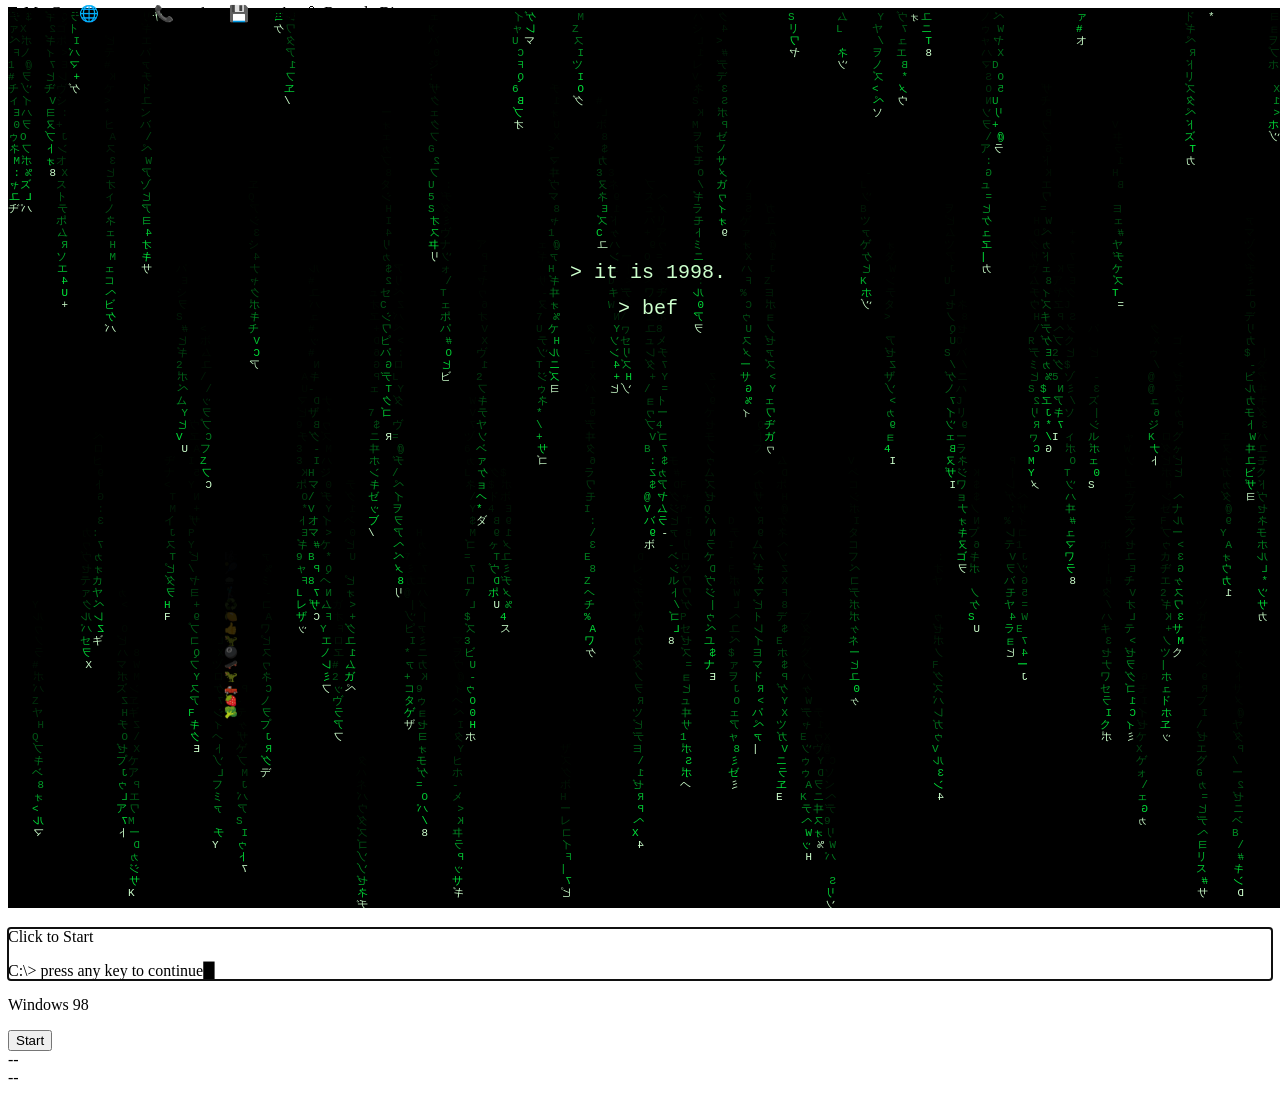
==== commit 28c48ade: "Revert "feat: Phone Dialer app — DTMF tones + always-busy dial gag" This reverts commit 7e596252a0ce" ====
--- a/index.html
+++ b/index.html
@@ -4,69 +4,69 @@
   <meta charset="UTF-8">
   <meta name="viewport" content="width=device-width, initial-scale=1.0">
   <title>Atsushi's PC</title>
-
-  <!-- ============================================================
-       STYLESHEETS
-       win98.css first — defines base Win98 shell variables + resets.
-       App-specific sheets follow in load order.
-  ============================================================ -->
-  <link rel="stylesheet" href="css/win98.css">
-  <link rel="stylesheet" href="css/netescape-base.css">
-  <link rel="stylesheet" href="css/netescape-home.css">
-  <link rel="stylesheet" href="css/netescape-about.css">
-  <link rel="stylesheet" href="css/netescape-thoughts.css">
-  <link rel="stylesheet" href="css/netescape-projects.css">
-  <link rel="stylesheet" href="css/netescape-guestbook.css">
-  <link rel="stylesheet" href="css/netescape-resume.css">
-  <link rel="stylesheet" href="css/boot.css">
-  <link rel="stylesheet" href="css/winamp.css">
-  <link rel="stylesheet" href="css/minesweeper.css">
-
-  <!-- Umami analytics — production only, no tracking in dev -->
-  <script defer src="https://cloud.umami.is/script.js" data-website-id="3a3a0d9e-3a74-44f6-819e-e30db61a8d1a"></script>
+  <link rel="icon" type="image/x-icon" href="/favicon.ico">
+  <!-- PRODUCTION: bundled CSS (built by deploy.sh, not in git) -->
+  <link rel="stylesheet" href="dist/bundle.css">
+  <script defer src="https://cloud.umami.is/script.js"
+    data-website-id="d26f2f30-ead0-4092-b7c5-99afac8eda72"></script>
 </head>
 <body>
 
   <!-- Gate screen: Matrix rain + Click to Start prompt -->
   <div id="gate-screen" aria-label="System startup screen">
     <canvas id="matrix-canvas" aria-hidden="true"></canvas>
-    <div id="gate-prompt" role="button" tabindex="0" aria-label="Click or press any key to start Atsushi's PC">
+    <div id="gate-prompt"
+         role="button"
+         tabindex="0"
+         aria-label="Click or press any key to start Atsushi's PC">
       <p id="gate-label">Click to Start</p>
-      <p id="gate-terminal">C:\&gt; press any key to continue<span id="gate-cursor" aria-hidden="true">█</span></p>
+      <p id="gate-terminal">C:\&gt; press any key to continue<span
+        id="gate-cursor"
+        aria-hidden="true">█</span></p>
     </div>
   </div>
 
   <!-- Win98 boot screen: navy background, logo text, progress bar -->
-  <div id="boot-screen" class="boot-screen--hidden" role="status" aria-label="Loading Windows 98" aria-live="polite">
+  <div id="boot-screen" class="boot-screen--hidden"
+       role="status" aria-label="Loading Windows 98" aria-live="polite">
     <p id="boot-logo-text" aria-hidden="true">Windows 98</p>
-    <div id="boot-progress-track" role="progressbar" aria-valuenow="0" aria-valuemin="0" aria-valuemax="100" aria-label="Windows 98 loading progress"></div>
+    <div id="boot-progress-track"
+         role="progressbar"
+         aria-valuenow="0" aria-valuemin="0" aria-valuemax="100"
+         aria-label="Windows 98 loading progress"></div>
   </div>
 
   <!-- Five-screen boot sequence — POST, IBS Splash, DOS Log, WinDoors Logo, Desktop Arrival -->
-  <div id="boot-sequence" class="boot-sequence--hidden" role="status" aria-live="polite" aria-label="System boot sequence"></div>
+  <div id="boot-sequence" class="boot-sequence--hidden"
+       role="status" aria-live="polite" aria-label="System boot sequence"></div>
 
   <!-- Desktop shell — shown after boot sequence completes -->
   <div id="desktop" class="desktop--hidden">
 
     <!-- Desktop icons -->
     <div id="desktop-icons" aria-label="Desktop">
-      <div class="desktop-icon" data-app="my-computer" tabindex="0" role="button" aria-label="My Computer">
+      <div class="desktop-icon" data-app="my-computer"
+           tabindex="0" role="button" aria-label="My Computer">
         <span class="desktop-icon__img" aria-hidden="true">🖥</span>
         <span class="desktop-icon__label">My Computer</span>
       </div>
-      <div class="desktop-icon" data-app="netescape" tabindex="0" role="button" aria-label="NetEscape">
+      <div class="desktop-icon" data-app="netescape"
+           tabindex="0" role="button" aria-label="NetEscape">
         <span class="desktop-icon__img" aria-hidden="true">🌐</span>
         <span class="desktop-icon__label">NetEscape</span>
       </div>
-      <div class="desktop-icon" data-app="dialup" tabindex="0" role="button" aria-label="Dial-Up Networking">
+      <div class="desktop-icon" data-app="dialup"
+           tabindex="0" role="button" aria-label="Dial-Up Networking">
         <span class="desktop-icon__img" aria-hidden="true">📞</span>
         <span class="desktop-icon__label">Dial-Up Networking</span>
       </div>
-      <div class="desktop-icon" data-app="resume-exe" tabindex="0" role="button" aria-label="resume_FINAL_v3.exe">
+      <div class="desktop-icon" data-app="resume-exe"
+           tabindex="0" role="button" aria-label="resume_FINAL_v3.exe">
         <span class="desktop-icon__img" aria-hidden="true">💾</span>
         <span class="desktop-icon__label">resume_FINAL_v3.exe</span>
       </div>
-      <div class="desktop-icon" data-app="recycle-bin" tabindex="0" role="button" aria-label="Recycle Bin">
+      <div class="desktop-icon" data-app="recycle-bin"
+           tabindex="0" role="button" aria-label="Recycle Bin">
         <span class="desktop-icon__img" aria-hidden="true">🗑</span>
         <span class="desktop-icon__label">Recycle Bin</span>
       </div>
@@ -87,30 +87,34 @@
       <div id="system-tray" aria-label="System tray">
         <span id="taskbar-clock" aria-live="polite" aria-label="System clock"></span>
       </div>
-      <div id="taskbar-ram" aria-label="RAM usage" aria-live="polite">--</div>
-      <div id="taskbar-weather" aria-label="Current weather" aria-live="polite">--</div>
+      <div id="taskbar-ram"
+           aria-label="RAM usage"
+           aria-live="polite">--</div>
+      <div id="taskbar-weather"
+           aria-label="Current weather"
+           aria-live="polite">--</div>
       <div id="taskbar-windows" role="group" aria-label="Open windows"></div>
     </div>
 
   </div>
 
-  <!-- Scripts — load order is strict. See CLAUDE.md. -->
-  <!-- win98-timing.js MUST be first. -->
   <script src="js/win98-timing.js"></script>
+  <script src="js/taskbar.js"></script>
+  <script src="js/desktop.js"></script>
+  <script src="js/netescape.js"></script>
+  <script src="js/apps/winamp.js"></script>
+  <script src="js/apps/calculator.js"></script>
+  <script src="js/apps/notepad.js"></script>
+  <script src="js/apps/minesweeper.js"></script>
+  <script src="js/apps/system-properties.js"></script>
+  <script src="js/apps/screensaver.js"></script>
+  <script src="js/apps/diskcleanup.js"></script>
+  <script src="js/widgets.js"></script>
   <script src="js/boot-scene.js"></script>
   <script src="js/boot.js"></script>
-  <script src="js/desktop.js"></script>
-  <script src="js/taskbar.js"></script>
-  <script src="js/netescape.js"></script>
-  <script src="js/widgets.js"></script>
-  <script src="js/winamp.js"></script>
-  <script src="js/notepad.js"></script>
-  <script src="js/minesweeper.js"></script>
-  <script src="js/diskcleanup.js"></script>
-  <script src="js/screensaver.js"></script>
-  <script src="js/system-properties.js"></script>
-  <script src="js/phonedialer.js"></script>
-  <script src="js/main.js"></script>
+  <script>
+    window.APC.boot.init();
+  </script>
 
 </body>
 </html>
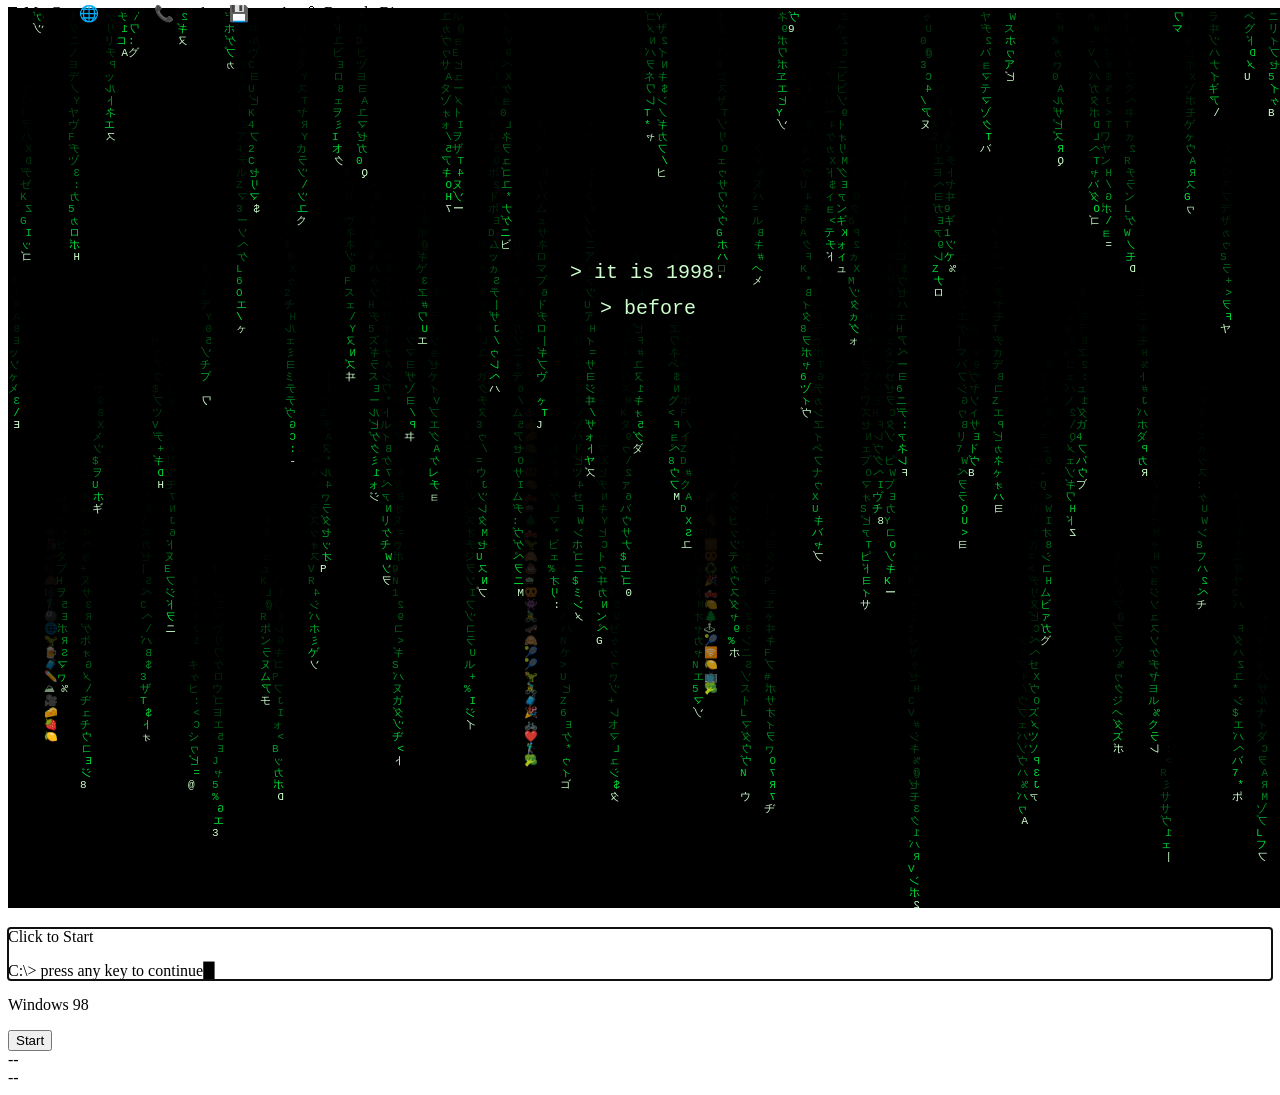
==== commit 9d3ea8e7: "feat: add Phone Dialer app with DTMF tones" ====
--- a/index.html
+++ b/index.html
@@ -109,6 +109,7 @@
   <script src="js/apps/system-properties.js"></script>
   <script src="js/apps/screensaver.js"></script>
   <script src="js/apps/diskcleanup.js"></script>
+  <script src="js/apps/phonedialer.js"></script>
   <script src="js/widgets.js"></script>
   <script src="js/boot-scene.js"></script>
   <script src="js/boot.js"></script>
